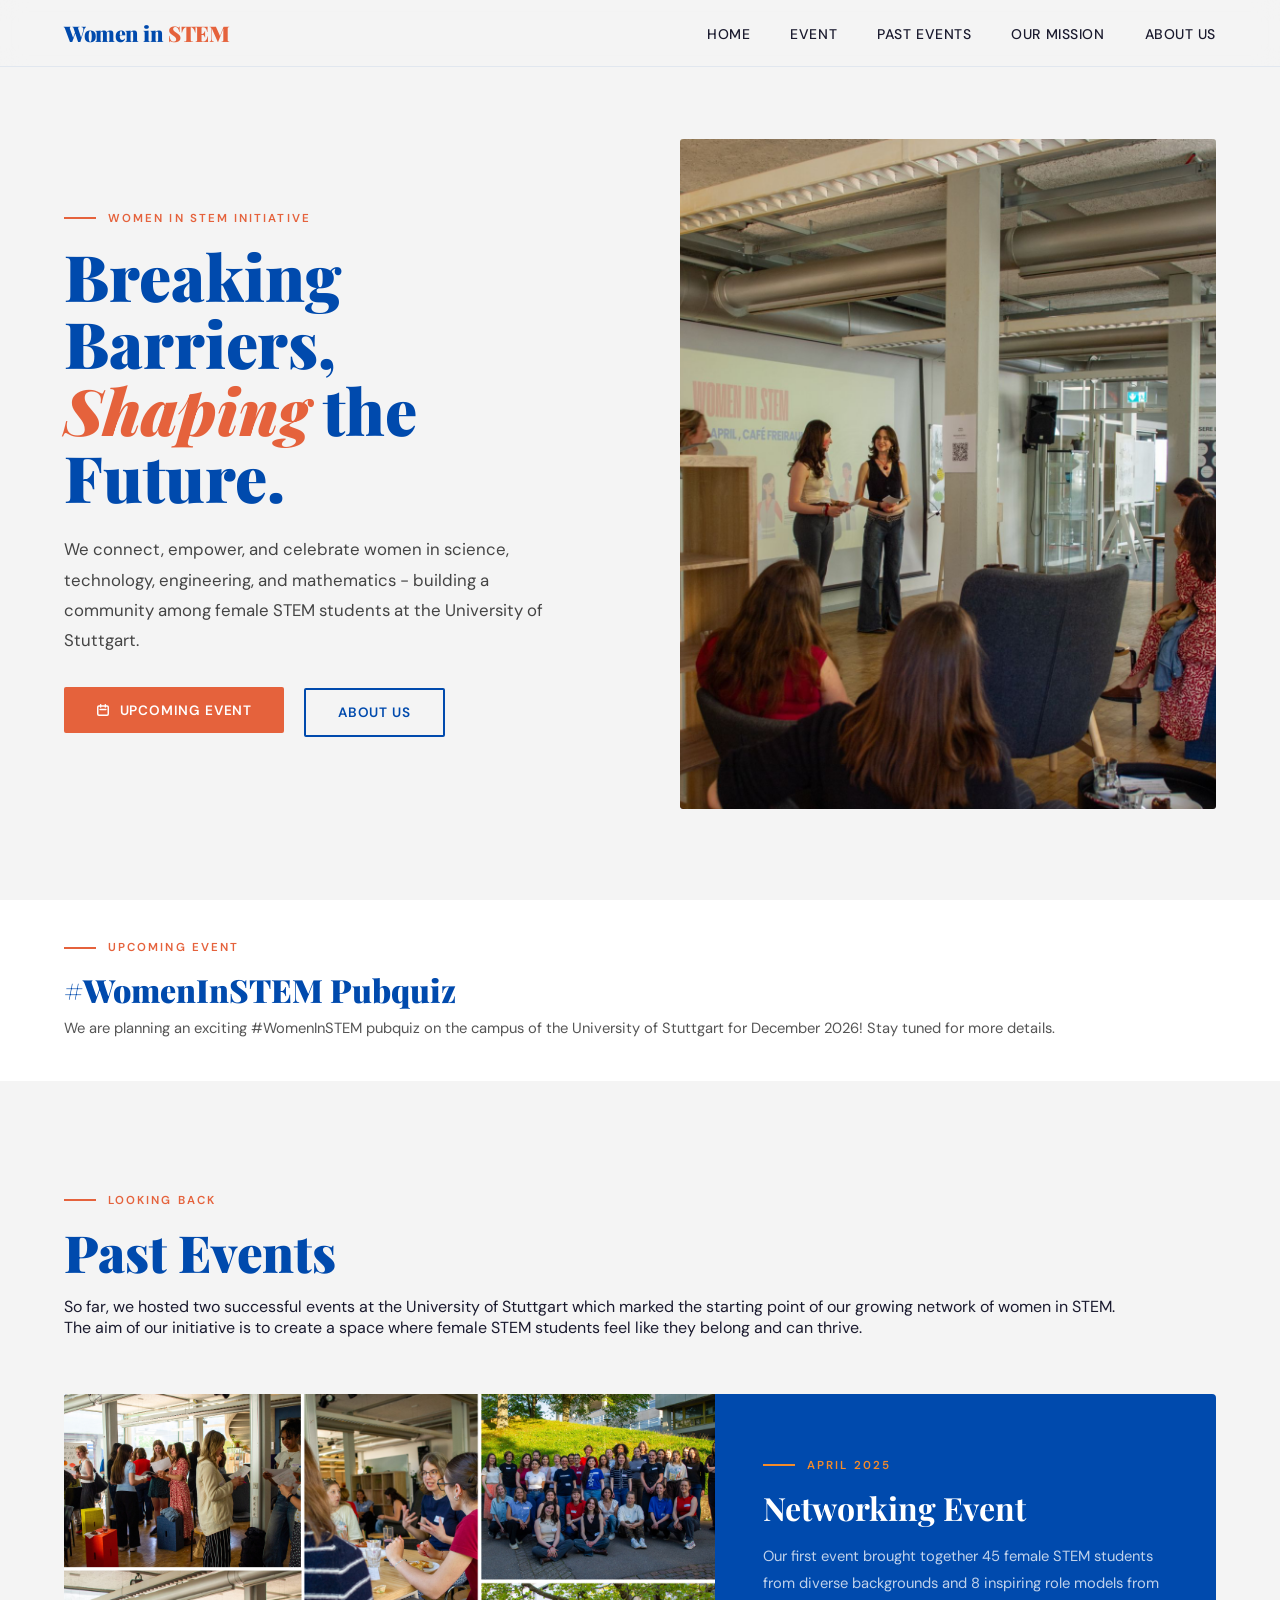
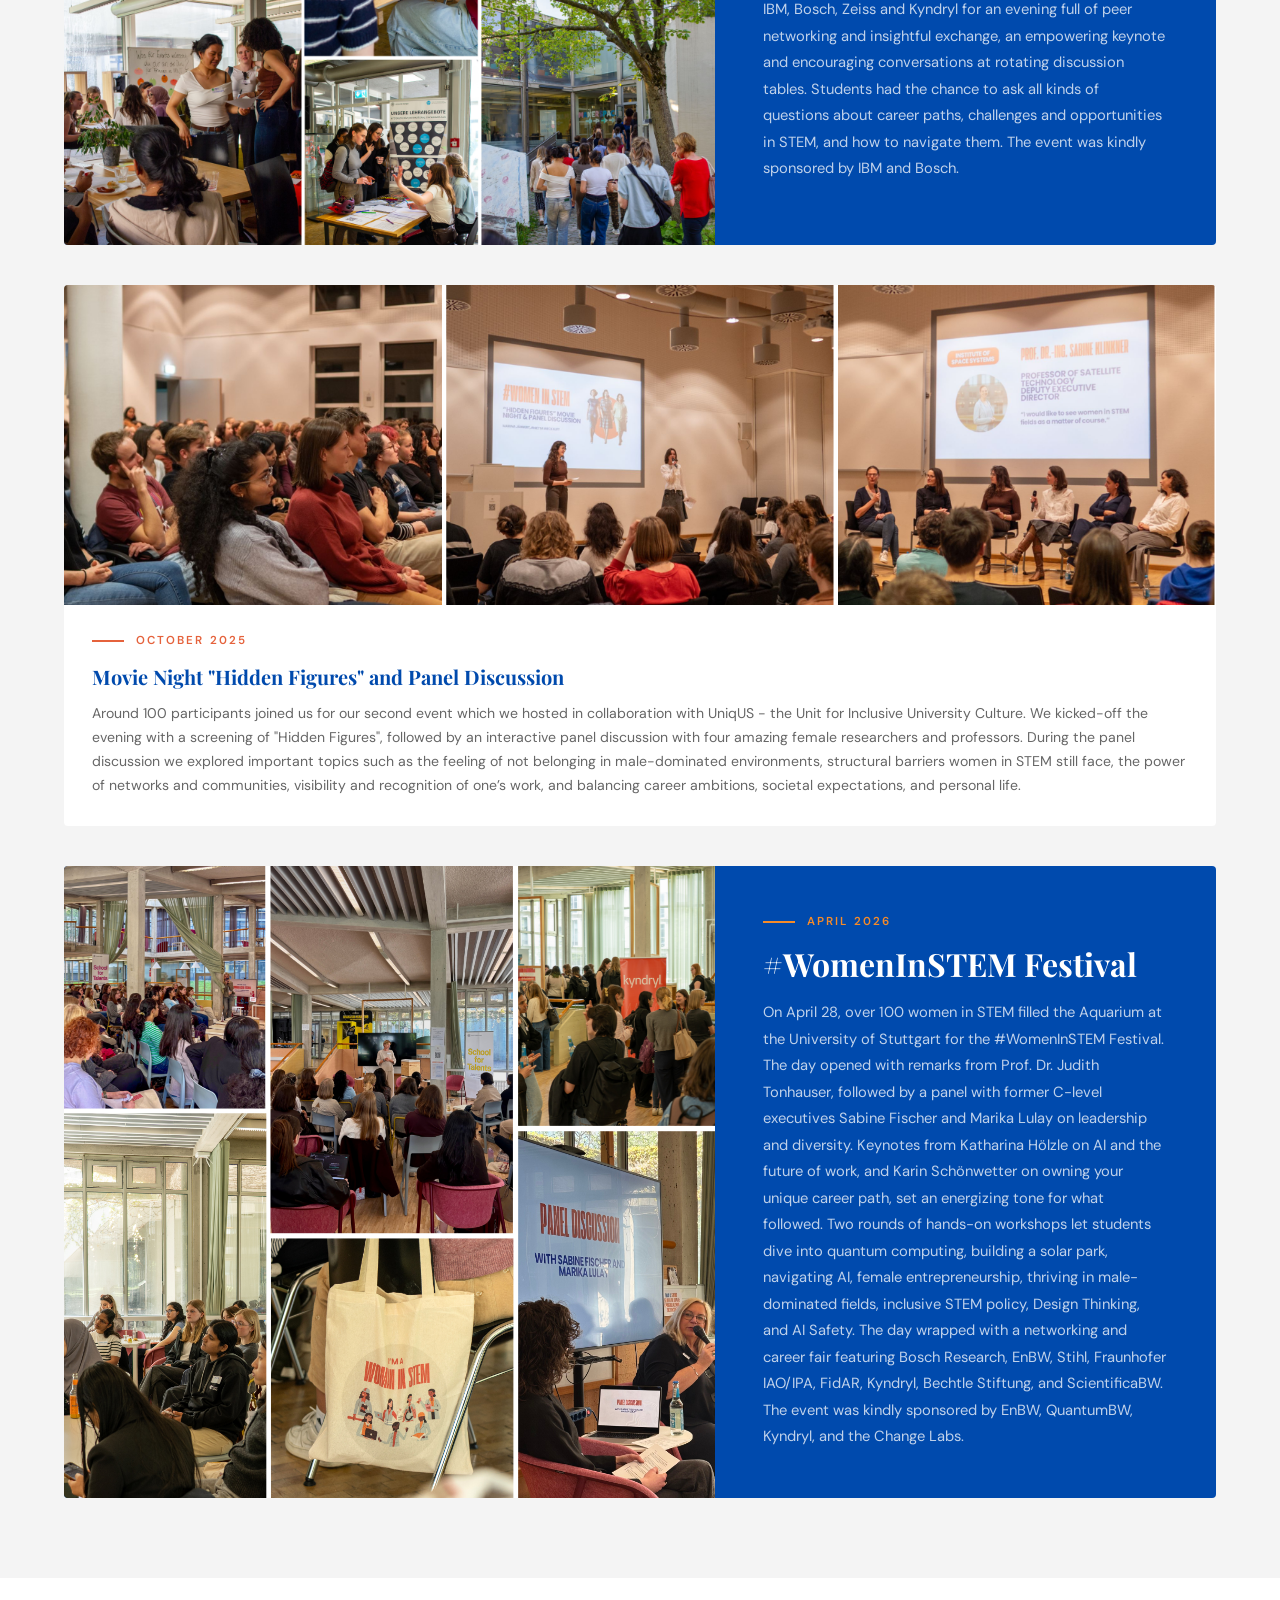
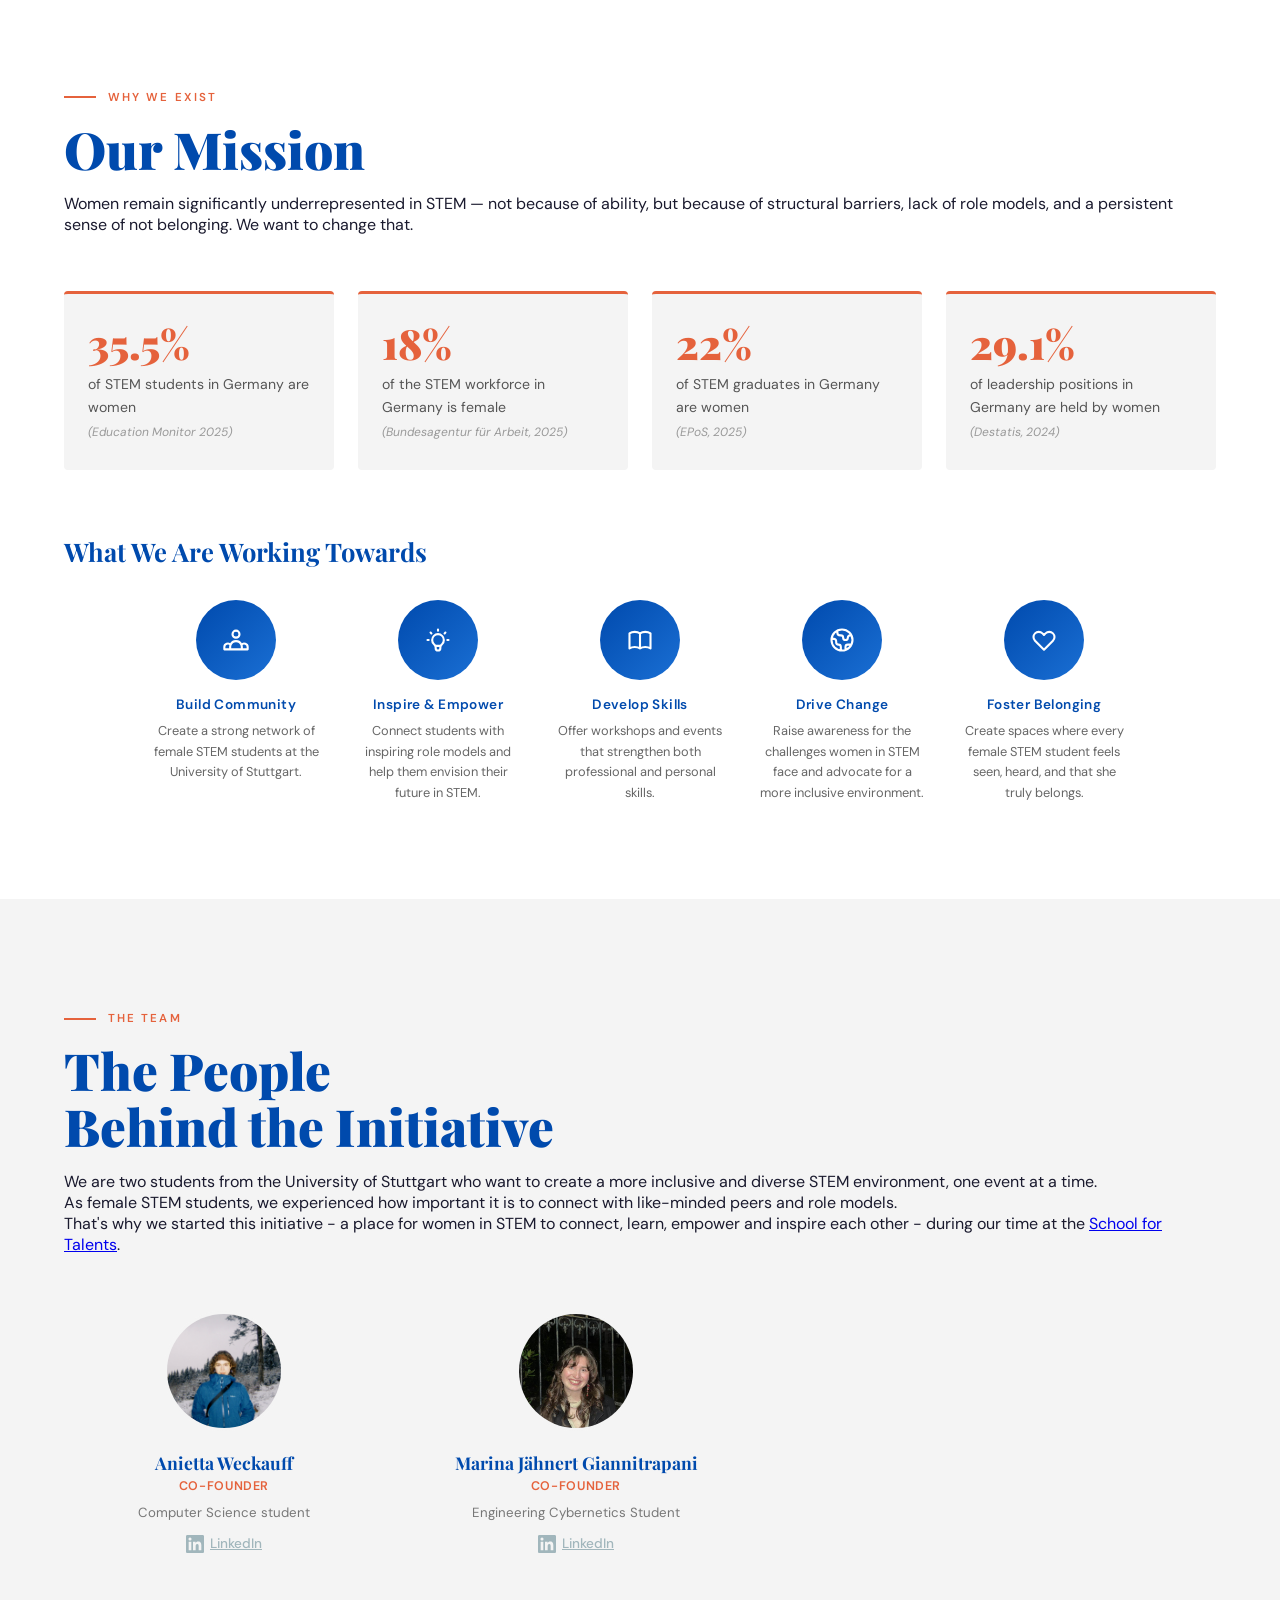
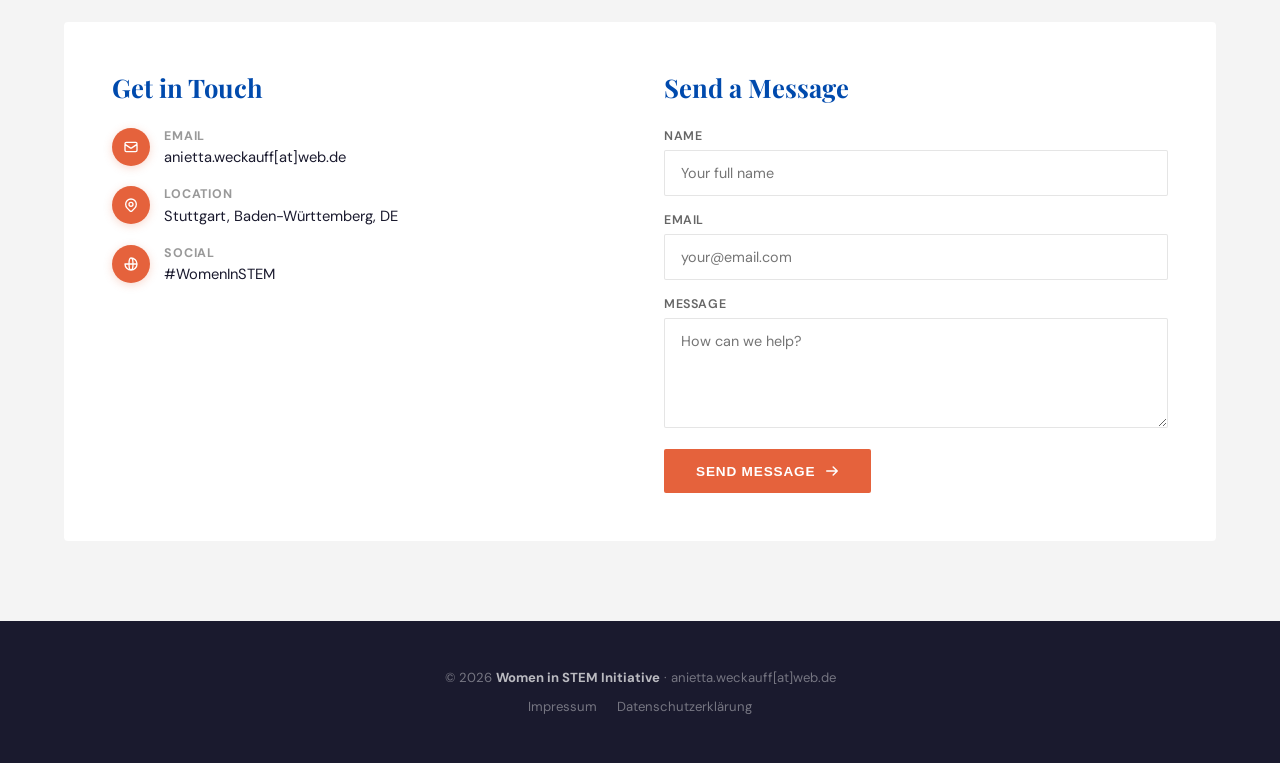
==== index.html @ a0124040 "little thing" ====
<!DOCTYPE html>
<html lang="en">
<head>
  <meta charset="UTF-8" />
  <meta name="viewport" content="width=device-width, initial-scale=1.0"/>
  <title>Women in STEM Initiative</title>
  <link href="https://fonts.googleapis.com/css2?family=Playfair+Display:ital,wght@0,400;0,700;0,900;1,400&family=DM+Sans:wght@300;400;500;600&display=swap" rel="stylesheet"/>
  <link rel="stylesheet" href="style.css"/>
  <link rel="icon" type="image/x-icon" href="/favicon.ico">
</head>
<body>

<!-- ─── NAV ─── -->
<nav id="navbar">
  <a class="nav-logo" href="#home">Women in <span>STEM</span></a>
  <ul class="nav-links">
    <li><a href="#home">Home</a></li>
    <li><a href="#event">Event</a></li>
    <li><a href="#past">Past Events</a></li>
    <li><a href="#mission">Our Mission</a></li>
    <li><a href="#about">About Us</a></li>
  </ul>
  <button class="hamburger" id="hamburger" aria-label="Menu">
    <span></span><span></span><span></span>
  </button>
</nav>

<!-- ─── MOBILE MENU ─── -->
<div class="mobile-menu" id="mobile-menu">
  <a href="#home" class="mobile-nav-link">Home</a>
  <a href="#event" class="mobile-nav-link">Event</a>
  <a href="#past" class="mobile-nav-link">Past Events</a>
  <a href="#mission" class="mobile-nav-link">Our Mission</a>
  <a href="#about" class="mobile-nav-link">About Us</a>
</div>

<!-- ─── HOME ─── -->
<section id="home">
  <div class="section-inner">
    <div class="home-grid">
      <div class="home-text fade-up">
        <div class="section-label">Women in STEM Initiative</div>
        <h1>Breaking Barriers,<br/><em>Shaping</em> the Future.</h1>
        <p>We connect, empower, and celebrate women in science, technology, engineering, and mathematics - building a community among female STEM students at the University of Stuttgart.</p>
        <div>
          <a href="#event" class="btn btn-primary">
            <svg width="14" height="14" fill="none" viewBox="0 0 24 24" stroke="currentColor" stroke-width="2.5"><path stroke-linecap="round" stroke-linejoin="round" d="M8 7V3m8 4V3m-9 8h10M5 21h14a2 2 0 002-2V7a2 2 0 00-2-2H5a2 2 0 00-2 2v12a2 2 0 002 2z"/></svg>
            Upcoming Event
          </a>
          <a href="#about" class="btn btn-outline">About Us</a>
        </div>
      </div>
      <div class="home-image fade-up" style="transition-delay: 0.2s">
        <div class="img-frame">
          <img src="pictures/women_In_STEM.png" alt="picture of first #WomenInSTEM event">
        </div>
       <!-- <div class="deco-box"></div>
        <div class="stat-pill">
          <div class="big">150+</div>
          <div class="small">event<br/>participants</div>
        </div>-->
      </div>
    </div>
  </div>
</section>

<section id="event">
  <div class="section-inner">
    <div class="event-header fade-up">
      <div class="section-label">Upcoming Event</div>
      <h2>#WomenInSTEM Pubquiz</h2>
      <p>We are planning an exciting #WomenInSTEM pubquiz on the campus of the University of Stuttgart for December 2026! Stay tuned for more details.</p>
    </div>
  </div>
</section>

<!-- ─── PAST EVENTS ─── -->
<section id="past">
  <div class="section-inner">
    <div class="past-header fade-up">
      <div class="section-label">Looking Back</div>
      <h2>Past Events</h2>
      <p>So far, we hosted two successful events at the University of Stuttgart which marked the starting point of our growing network of women in STEM.</p>
      <p>The aim of our initiative is to create a space where female STEM students feel like they belong and can thrive.</p>
    </div>

    <div class="past-events-grid">
      <!-- Event 1 — Featured -->
      <div class="featured-past fade-up">
        <div class="fp-image">
           <img src="pictures/event_1.png" alt="Event Name">
          <div class="card-img-placeholder c1" style="height:100%">Photo Placeholder</div>
        </div>
        <div class="fp-text">
          <div class="section-label">April 2025</div>
          <h3>Networking Event</h3>
          <p>Our first event brought together 45 female STEM students from diverse backgrounds and 8 inspiring role models from IBM, Bosch, Zeiss and Kyndryl for an evening full of peer networking and insightful exchange, an empowering keynote and encouraging conversations at rotating discussion tables.
            Students had the chance to ask all kinds of questions about career paths, challenges and opportunities in STEM, and how to navigate them. The event was kindly sponsored by IBM and Bosch.
          </p>
        </div>
      </div>

      <!-- Event 2 -->
      <div class="past-event-card fade-up" style="grid-column: 1 / -1">
        <div class="card-image">
          <img src="pictures/event_25.png" alt="Event Name">
        </div>
        <div class="card-body">
          <div class="section-label">October 2025</div>
          <h3>Movie Night "Hidden Figures" and Panel Discussion</h3>
          <p>Around 100 participants joined us for our second event which we hosted in collaboration with UniqUS - the Unit for Inclusive University Culture. We kicked-off the evening with a screening of "Hidden Figures", followed by an interactive panel discussion with four amazing female researchers and professors.
            During the panel discussion we explored important topics such as the feeling of not belonging in male-dominated environments, structural barriers women in STEM still face, the power of networks and communities, visibility and recognition of one’s work, and balancing career ambitions, societal expectations, and personal life.</p>
        </div>
      </div>

      <!-- Event 3 -->
      <div class="featured-past fade-up">
        <div class="fp-image">
           <img src="pictures/event_3.png" alt="Event Name">
          <div class="card-img-placeholder c1" style="height:100%">Photo Placeholder</div>
        </div>
        <div class="fp-text">
          <div class="section-label">April 2026</div>
          <h3>#WomenInSTEM Festival</h3>
          <p>On April 28, over 100 women in STEM filled the Aquarium at the University of Stuttgart for the #WomenInSTEM Festival.
            The day opened with remarks from Prof. Dr. Judith Tonhauser, followed by a panel with former C-level executives Sabine Fischer and Marika Lulay on leadership and diversity.
            Keynotes from Katharina Hölzle on AI and the future of work, and Karin Schönwetter on owning your unique career path, set an energizing tone for what followed.
            Two rounds of hands-on workshops let students dive into quantum computing, building a solar park, navigating AI, female entrepreneurship, thriving in male-dominated fields, inclusive STEM policy, Design Thinking, and AI Safety.
            The day wrapped with a networking and career fair featuring Bosch Research, EnBW, Stihl, Fraunhofer IAO/IPA, FidAR, Kyndryl, Bechtle Stiftung, and ScientificaBW.
            The event was kindly sponsored by EnBW, QuantumBW, Kyndryl, and the Change Labs.
          </p>
        </div>
      </div>


    </div>
  </div>
</section>

<!-- ─── MISSION ─── -->
<section id="mission">
  <div class="section-inner">

    <div class="past-header fade-up">
      <div class="section-label">Why We Exist</div>
      <h2>Our Mission</h2>
      <p>Women remain significantly underrepresented in STEM — not because of ability, but because of structural barriers, lack of role models, and a persistent sense of not belonging. We want to change that.</p>
    </div>

    <!-- Stats block -->
    <div class="mission-stats fade-up">
      <div class="mission-stat">
        <div class="mission-stat__num">35.5%</div>
        <div class="mission-stat__text">of STEM students in Germany are women <span class="mission-source">(Education Monitor 2025)</span></div>
      </div>
      <div class="mission-stat">
        <div class="mission-stat__num">18%</div>
        <div class="mission-stat__text">of the STEM workforce in Germany is female <span class="mission-source">(Bundesagentur für Arbeit, 2025)</span></div>
      </div>
      <div class="mission-stat">
        <div class="mission-stat__num">22%</div>
        <div class="mission-stat__text">of STEM graduates in Germany are women <span class="mission-source">(EPoS, 2025)</span></div>
      </div>
      <div class="mission-stat">
        <div class="mission-stat__num">29.1%</div>
        <div class="mission-stat__text">of leadership positions in Germany are held by women <span class="mission-source">(Destatis, 2024)</span></div>
      </div>
    </div>

    <!-- Goals -->
    <div class="mission-goals-header fade-up">
      <h3>What We Are Working Towards</h3>
    </div>

    <div class="mission-goals fade-up">

      <div class="goal-circle">
        <div class="goal-circle__icon">
          <svg fill="none" viewBox="0 0 24 24" stroke="currentColor" stroke-width="1.8" width="28" height="28"><path stroke-linecap="round" stroke-linejoin="round" d="M17 20h5v-2a3 3 0 00-5.356-1.857M17 20H7m10 0v-2c0-.656-.126-1.283-.356-1.857M7 20H2v-2a3 3 0 015.356-1.857M7 20v-2c0-.656.126-1.283.356-1.857m0 0a5.002 5.002 0 019.288 0M15 7a3 3 0 11-6 0 3 3 0 016 0z"/></svg>
        </div>
        <div class="goal-circle__label">Build Community</div>
        <p>Create a strong network of female STEM students at the University of Stuttgart.</p>
      </div>

      <div class="goal-circle">
        <div class="goal-circle__icon">
          <svg fill="none" viewBox="0 0 24 24" stroke="currentColor" stroke-width="1.8" width="28" height="28"><path stroke-linecap="round" stroke-linejoin="round" d="M9.663 17h4.673M12 3v1m6.364 1.636l-.707.707M21 12h-1M4 12H3m3.343-5.657l-.707-.707m2.828 9.9a5 5 0 117.072 0l-.548.547A3.374 3.374 0 0014 18.469V19a2 2 0 11-4 0v-.531c0-.895-.356-1.754-.988-2.386l-.548-.547z"/></svg>
        </div>
        <div class="goal-circle__label">Inspire & Empower</div>
        <p>Connect students with inspiring role models and help them envision their future in STEM.</p>
      </div>

      <div class="goal-circle">
        <div class="goal-circle__icon">
          <svg fill="none" viewBox="0 0 24 24" stroke="currentColor" stroke-width="1.8" width="28" height="28"><path stroke-linecap="round" stroke-linejoin="round" d="M12 6.253v13m0-13C10.832 5.477 9.246 5 7.5 5S4.168 5.477 3 6.253v13C4.168 18.477 5.754 18 7.5 18s3.332.477 4.5 1.253m0-13C13.168 5.477 14.754 5 16.5 5c1.747 0 3.332.477 4.5 1.253v13C19.832 18.477 18.247 18 16.5 18c-1.746 0-3.332.477-4.5 1.253"/></svg>
        </div>
        <div class="goal-circle__label">Develop Skills</div>
        <p>Offer workshops and events that strengthen both professional and personal skills.</p>
      </div>

      <div class="goal-circle">
        <div class="goal-circle__icon">
          <svg fill="none" viewBox="0 0 24 24" stroke="currentColor" stroke-width="1.8" width="28" height="28"><path stroke-linecap="round" stroke-linejoin="round" d="M3.055 11H5a2 2 0 012 2v1a2 2 0 002 2 2 2 0 012 2v2.945M8 3.935V5.5A2.5 2.5 0 0010.5 8h.5a2 2 0 012 2 2 2 0 104 0 2 2 0 012-2h1.064M15 20.488V18a2 2 0 012-2h3.064M21 12a9 9 0 11-18 0 9 9 0 0118 0z"/></svg>
        </div>
        <div class="goal-circle__label">Drive Change</div>
        <p>Raise awareness for the challenges women in STEM face and advocate for a more inclusive environment.</p>
      </div>

      <div class="goal-circle">
        <div class="goal-circle__icon">
          <svg fill="none" viewBox="0 0 24 24" stroke="currentColor" stroke-width="1.8" width="28" height="28"><path stroke-linecap="round" stroke-linejoin="round" d="M4.318 6.318a4.5 4.5 0 000 6.364L12 20.364l7.682-7.682a4.5 4.5 0 00-6.364-6.364L12 7.636l-1.318-1.318a4.5 4.5 0 00-6.364 0z"/></svg>
        </div>
        <div class="goal-circle__label">Foster Belonging</div>
        <p>Create spaces where every female STEM student feels seen, heard, and that she truly belongs.</p>
      </div>

    </div>
  </div>
</section>

<!-- ─── ABOUT ─── -->
<section id="about">
  <div class="section-inner">
    <div class="past-header fade-up">
      <div class="section-label">The Team</div>
      <h2>The People<br/>Behind the Initiative</h2>
      <p>We are two students from the University of Stuttgart who want to create a more inclusive and diverse STEM environment, one event at a time.</p>
      <p>As female STEM students, we experienced how important it is to connect with like-minded peers and role models.</p>
      <p>That's why we started this initiative - a place for women in STEM to connect, learn, empower and inspire each other - during our time at the <a href="https://www.project.uni-stuttgart.de/school-for-talents/de/" target="_blank"> School for Talents</a>.</p>
    </div>

    <div class="team-grid">
      <div class="team-card fade-up">
        <div class="avatar">
          <!-- Replace with: <img src="person1.jpg" alt="Your Name"> -->
           <img src="pictures/anietta.png" alt="Anietta">
        </div>
        <h3>Anietta Weckauff</h3>
        <div class="role">Co-Founder</div>
        <p class="bio">Computer Science student</p>
        <a href="https://www.linkedin.com/in/anietta-weckauff/" target="_blank" class="linkedin-link">
        <svg xmlns="http://www.w3.org/2000/svg" width="18" height="18" viewBox="0 0 24 24" fill="currentColor"><path d="M20.447 20.452h-3.554v-5.569c0-1.328-.027-3.037-1.852-3.037-1.853 0-2.136 1.445-2.136 2.939v5.667H9.351V9h3.414v1.561h.046c.477-.9 1.637-1.85 3.37-1.85 3.601 0 4.267 2.37 4.267 5.455v6.286zM5.337 7.433a2.062 2.062 0 01-2.063-2.065 2.064 2.064 0 112.063 2.065zm1.782 13.019H3.555V9h3.564v11.452zM22.225 0H1.771C.792 0 0 .774 0 1.729v20.542C0 23.227.792 24 1.771 24h20.451C23.2 24 24 23.227 24 22.271V1.729C24 .774 23.2 0 22.222 0h.003z"/></svg>
        LinkedIn
        </a>
      </div>

      <div class="team-card fade-up" style="transition-delay:0.1s">
        <div class="avatar">
           <img src="pictures/marina.png" alt="Marina">
        </div>
        <h3>Marina Jähnert Giannitrapani</h3>
        <div class="role">Co-Founder</div>
        <p class="bio">Engineering Cybernetics Student</p>
        <a href="https://www.linkedin.com/in/marinajaehnertg/" target="_blank" class="linkedin-link">
        <svg xmlns="http://www.w3.org/2000/svg" width="18" height="18" viewBox="0 0 24 24" fill="currentColor"><path d="M20.447 20.452h-3.554v-5.569c0-1.328-.027-3.037-1.852-3.037-1.853 0-2.136 1.445-2.136 2.939v5.667H9.351V9h3.414v1.561h.046c.477-.9 1.637-1.85 3.37-1.85 3.601 0 4.267 2.37 4.267 5.455v6.286zM5.337 7.433a2.062 2.062 0 01-2.063-2.065 2.064 2.064 0 112.063 2.065zm1.782 13.019H3.555V9h3.564v11.452zM22.225 0H1.771C.792 0 0 .774 0 1.729v20.542C0 23.227.792 24 1.771 24h20.451C23.2 24 24 23.227 24 22.271V1.729C24 .774 23.2 0 22.222 0h.003z"/></svg>
        LinkedIn
        </a>
      </div>
    </div>

    <div class="contact-block fade-up">
      <div class="contact-info">
        <h3>Get in Touch</h3>
        <div class="contact-item">
          <div class="contact-icon">
            <svg fill="none" viewBox="0 0 24 24" stroke="currentColor" stroke-width="2"><path stroke-linecap="round" stroke-linejoin="round" d="M3 8l7.89 5.26a2 2 0 002.22 0L21 8M5 19h14a2 2 0 002-2V7a2 2 0 00-2-2H5a2 2 0 00-2 2v10a2 2 0 002 2z"/></svg>
          </div>
          <div class="ci-text">
            <strong>Email</strong>
            <a href="anietta.weckauff@web.de">anietta.weckauff[at]web.de</a>
          </div>
        </div>
        <div class="contact-item">
          <div class="contact-icon">
            <svg fill="none" viewBox="0 0 24 24" stroke="currentColor" stroke-width="2"><path stroke-linecap="round" stroke-linejoin="round" d="M17.657 16.657L13.414 20.9a1.998 1.998 0 01-2.827 0l-4.244-4.243a8 8 0 1111.314 0z"/><path stroke-linecap="round" stroke-linejoin="round" d="M15 11a3 3 0 11-6 0 3 3 0 016 0z"/></svg>
          </div>
          <div class="ci-text">
            <strong>Location</strong>
            <span>Stuttgart, Baden-Württemberg, DE</span>
          </div>
        </div>
        <div class="contact-item">
          <div class="contact-icon">
            <svg fill="none" viewBox="0 0 24 24" stroke="currentColor" stroke-width="2"><path stroke-linecap="round" stroke-linejoin="round" d="M21 12a9 9 0 01-9 9m9-9a9 9 0 00-9-9m9 9H3m9 9a9 9 0 01-9-9m9 9c1.657 0 3-4.03 3-9s-1.343-9-3-9m0 18c-1.657 0-3-4.03-3-9s1.343-9 3-9"/></svg>
          </div>
          <div class="ci-text">
            <strong>Social</strong>
            <a href="#">#WomenInSTEM</a>
          </div>
        </div>
      </div>
      <div class="contact-form">
        <h3>Send a Message</h3>
        <form id="contact-form" action="https://formspree.io/f/mbdzjzpp" method="POST">
            <div class="form-row">
            <label>Name</label>
            <input type="text" name="name" placeholder="Your full name"/>
            </div>
            <div class="form-row">
            <label>Email</label>
            <input type="email" name="email" placeholder="your@email.com"/>
            </div>
            <div class="form-row">
            <label>Message</label>
            <textarea name="message" placeholder="How can we help?"></textarea>
            </div>
            <button type="submit" class="btn btn-primary">
            Send Message
            <svg width="14" height="14" fill="none" viewBox="0 0 24 24" stroke="currentColor" stroke-width="2.5"><path stroke-linecap="round" stroke-linejoin="round" d="M14 5l7 7m0 0l-7 7m7-7H3"/></svg>
            </button>
        </form>
        </div>
      </div>
    </div>
  </div>
</section>

<!-- ─── FOOTER ─── -->
<footer>
  <p>© 2026 <strong>Women in STEM Initiative</strong> · <a href="mailto:anietta.weckauff@web.de">anietta.weckauff[at]web.de</a></p>
  <div class="footer-links">
    <a href="impressum.html">Impressum</a>
    <a href="datenschutz.html">Datenschutzerklärung</a>
  </div>
</footer>

<script src="script.js"></script>
</body>
</html>
---- style.css ----
:root {
  --coral:   #E5623C;
  --blue:    #004AAD;
  --slate:   #A1B6BC;
  --light:   #F4F4F4;
  --amber:   #F58B29;
  --dark:    #1a1a2e;
  --white:   #ffffff;
}

*, *::before, *::after { box-sizing: border-box; margin: 0; padding: 0; }

html { scroll-behavior: smooth; font-size: 16px; }

body {
  font-family: 'DM Sans', sans-serif;
  background: var(--light);
  color: var(--dark);
  overflow-x: hidden;
}

/* ─── SCROLLBAR ─── */
::-webkit-scrollbar { width: 6px; }
::-webkit-scrollbar-track { background: var(--light); }
::-webkit-scrollbar-thumb { background: var(--coral); border-radius: 3px; }

/* ─── NAV ─── */
nav {
  position: fixed; top: 0; left: 0; right: 0; z-index: 1000;
  display: flex; align-items: center; justify-content: space-between;
  padding: 1.2rem 4rem;
  background: rgba(244,244,244,0.92);
  backdrop-filter: blur(12px);
  border-bottom: 1px solid rgba(0,74,173,0.08);
  transition: box-shadow 0.3s;
}
nav.scrolled { box-shadow: 0 2px 30px rgba(0,0,0,0.08); }

.nav-logo {
  font-family: 'Playfair Display', serif;
  font-size: 1.35rem;
  font-weight: 900;
  color: var(--blue);
  letter-spacing: -0.02em;
  text-decoration: none;
}
.nav-logo span { color: var(--coral); }

.nav-links {
  display: flex; gap: 2.5rem; list-style: none;
}
.nav-links a {
  text-decoration: none;
  font-size: 0.875rem;
  font-weight: 500;
  color: var(--dark);
  letter-spacing: 0.04em;
  text-transform: uppercase;
  position: relative;
  padding-bottom: 4px;
  transition: color 0.2s;
}
.nav-links a::after {
  content: '';
  position: absolute; bottom: 0; left: 0;
  width: 0; height: 2px;
  background: var(--coral);
  transition: width 0.3s ease;
}
.nav-links a:hover { color: var(--coral); }
.nav-links a:hover::after { width: 100%; }

/* ─── HAMBURGER ─── */
.hamburger {
  display: none;
  flex-direction: column;
  gap: 5px;
  cursor: pointer;
  padding: 4px;
  z-index: 1100;
  background: none; border: none;
}
.hamburger span {
  display: block;
  width: 26px; height: 2px;
  background: var(--blue);
  transition: all 0.35s cubic-bezier(.4,0,.2,1);
  transform-origin: center;
}
.hamburger.open span:nth-child(1) { transform: translateY(7px) rotate(45deg); }
.hamburger.open span:nth-child(2) { opacity: 0; transform: scaleX(0); }
.hamburger.open span:nth-child(3) { transform: translateY(-7px) rotate(-45deg); }

.mobile-menu {
  display: none;
  position: fixed; inset: 0; z-index: 999;
  background: var(--blue);
  flex-direction: column;
  align-items: center; justify-content: center;
  gap: 2.5rem;
  opacity: 0;
  transform: translateY(-100%);
  transition: opacity 0.4s ease, transform 0.4s cubic-bezier(.4,0,.2,1);
}
.mobile-menu.open {
  display: flex;
  opacity: 1;
  transform: translateY(0);
}
.mobile-menu a {
  font-family: 'Playfair Display', serif;
  font-size: 2.2rem;
  font-weight: 700;
  color: var(--white);
  text-decoration: none;
  transition: color 0.2s;
}
.mobile-menu a:hover { color: var(--amber); }

/* ─── SECTIONS ─── */
section {
  min-height: 100vh;
  display: flex;
  align-items: center;
  padding: 7rem 4rem 5rem;
}
section:nth-child(even) { background: var(--white); }

/* explicit backgrounds — ensures correct pattern regardless of section count */
#home    { background: var(--light); }
#event   { background: var(--white); }
#past    { background: var(--light); }
#mission { background: var(--white); }
#about   { background: var(--light); }

/* explicit section backgrounds to ensure correct alternating pattern */

.section-inner {
  max-width: 1200px;
  margin: 0 auto;
  width: 100%;
}

/* ─── SECTION LABEL ─── */
.section-label {
  font-size: 0.72rem;
  font-weight: 600;
  letter-spacing: 0.18em;
  text-transform: uppercase;
  color: var(--coral);
  margin-bottom: 1rem;
  display: flex; align-items: center; gap: 0.75rem;
}
.section-label::before {
  content: '';
  display: block;
  width: 32px; height: 2px;
  background: var(--coral);
}

/* ─── HOME ─── */
#home {
  background: var(--light);
  padding-top: 8rem;
  min-height: 100vh;
}
.home-grid {
  display: grid;
  grid-template-columns: 1fr 1fr;
  gap: 5rem;
  align-items: center;
}
.home-text h1 {
  font-family: 'Playfair Display', serif;
  font-size: clamp(2.8rem, 5vw, 4.8rem);
  line-height: 1.05;
  font-weight: 900;
  color: var(--blue);
  margin-bottom: 1.5rem;
}
.home-text h1 em {
  font-style: italic;
  color: var(--coral);
}
.home-text p {
  font-size: 1.05rem;
  line-height: 1.8;
  color: #444;
  margin-bottom: 2rem;
  max-width: 480px;
}
.btn {
  display: inline-flex;
  align-items: center;
  gap: 0.6rem;
  padding: 0.9rem 2rem;
  border-radius: 2px;
  font-size: 0.85rem;
  font-weight: 600;
  letter-spacing: 0.06em;
  text-transform: uppercase;
  text-decoration: none;
  transition: all 0.25s;
  cursor: pointer;
  border: none;
}
.btn-primary {
  background: var(--coral);
  color: var(--white);
}
.btn-primary:hover { background: #d04f2c; transform: translateY(-2px); box-shadow: 0 8px 24px rgba(229,98,60,0.3); }
.btn-outline {
  background: transparent;
  color: var(--blue);
  border: 2px solid var(--blue);
  margin-left: 1rem;
}
.btn-outline:hover { background: var(--blue); color: white; transform: translateY(-2px); }

.home-image {
  position: relative;
}
.home-image .img-frame {
  position: relative;
  border-radius: 3px;
  overflow: hidden;
  aspect-ratio: 4/5;
  background: var(--slate);
}
.home-image .img-frame img {
  width: 100%; height: 100%;
  object-fit: cover;
  display: block;
}
.home-image .img-placeholder {
  width: 100%; height: 100%;
  background: linear-gradient(135deg, var(--blue) 0%, var(--slate) 60%, var(--coral) 100%);
  display: flex; align-items: center; justify-content: center;
  color: white;
  font-family: 'Playfair Display', serif;
  font-size: 1.2rem;
  font-style: italic;
}
.home-image .deco-box {
  position: absolute;
  bottom: -20px; right: -20px;
  width: 60%; height: 60%;
  border: 2px solid var(--amber);
  z-index: -1;
  border-radius: 3px;
}
.home-image .stat-pill {
  position: absolute;
  top: 1.5rem; left: -1.5rem;
  background: var(--white);
  padding: 0.8rem 1.2rem;
  border-radius: 50px;
  box-shadow: 0 8px 32px rgba(0,0,0,0.12);
  display: flex; align-items: center; gap: 0.75rem;
}
.stat-pill .big { font-size: 1.6rem; font-weight: 700; color: var(--coral); font-family: 'Playfair Display', serif; }
.stat-pill .small { font-size: 0.72rem; color: #666; line-height: 1.3; }

/* ─── STATS BAR ─── */
.stats-bar {
  background: var(--blue);
  padding: 2.5rem 4rem;
  min-height: unset;
}
.stats-bar .section-inner {
  display: grid;
  grid-template-columns: repeat(3, 1fr);
  gap: 2rem;
  text-align: center;
}
.stat-item .num {
  font-family: 'Playfair Display', serif;
  font-size: 3rem;
  font-weight: 900;
  color: var(--amber);
}
.stat-item .label {
  font-size: 0.82rem;
  color: rgba(255,255,255,0.7);
  letter-spacing: 0.06em;
  text-transform: uppercase;
  margin-top: 0.25rem;
}

/* ─── EVENT ─── */
#event {
  background: var(--white);
  min-height: auto;
  padding: 2.5rem 4rem;
  align-items: flex-start;
}
.event-header { margin-bottom: 0; }
.event-header h2 {
  font-family: 'Playfair Display', serif;
  font-size: clamp(1.4rem, 2.5vw, 2rem);
  font-weight: 900;
  color: var(--blue);
  line-height: 1.2;
  margin-bottom: 0.5rem;
}
.event-header p {
  font-size: 0.92rem;
  color: #555;
  line-height: 1.6;
  margin: 0;
}

.event-meta {
  display: flex; gap: 1.5rem; flex-wrap: wrap; margin-bottom: 3rem;
}
.meta-chip {
  display: flex; align-items: center; gap: 0.5rem;
  background: var(--light);
  padding: 0.6rem 1.2rem;
  border-radius: 50px;
  font-size: 0.85rem;
  font-weight: 500;
  color: var(--blue);
  border: 1px solid rgba(0,74,173,0.12);
}
.meta-chip svg { width: 15px; height: 15px; color: var(--coral); }

.timetable {
  display: grid;
  gap: 0;
  margin-bottom: 3.5rem;
}
.timetable-item {
  display: grid;
  grid-template-columns: 110px 1fr;
  gap: 0;
  padding: 0;
  position: relative;
}
.timetable-item:not(:last-child)::after {
  content: '';
  position: absolute;
  left: 110px;
  bottom: 0;
  right: 0;
  height: 1px;
  background: rgba(0,0,0,0.06);
}
.t-time {
  padding: 1.2rem 1.5rem 1.2rem 0;
  font-size: 0.82rem;
  font-weight: 600;
  color: var(--coral);
  letter-spacing: 0.04em;
  white-space: nowrap;
  border-right: 2px solid var(--light);
}
.t-content {
  padding: 1.2rem 0 1.2rem 1.5rem;
}
.t-content strong {
  display: block;
  font-size: 0.95rem;
  font-weight: 600;
  color: var(--dark);
  margin-bottom: 0.2rem;
}
.t-content span { font-size: 0.82rem; color: #777; }
.t-tag {
  display: inline-block;
  padding: 0.2rem 0.6rem;
  border-radius: 3px;
  font-size: 0.7rem;
  font-weight: 600;
  letter-spacing: 0.06em;
  text-transform: uppercase;
  margin-left: 0.5rem;
}
.t-tag.keynote { background: rgba(229,98,60,0.12); color: var(--coral); }
.t-tag.workshop { background: rgba(0,74,173,0.1); color: var(--blue); }
.t-tag.panel { background: rgba(245,139,41,0.12); color: var(--amber); }
.t-tag.social { background: rgba(161,182,188,0.25); color: #5a7a82; }

.partners-section h3 {
  font-family: 'Playfair Display', serif;
  font-size: 1.5rem;
  color: var(--blue);
  margin-bottom: 1.5rem;
}
.partners-grid {
  display: grid;
  grid-template-columns: repeat(auto-fill, minmax(150px, 1fr));
  gap: 1rem;
}
.partner-card {
  background: var(--light);
  border: 1px solid rgba(0,0,0,0.06);
  border-radius: 4px;
  padding: 1.5rem 1rem;
  display: flex; align-items: center; justify-content: center;
  font-weight: 600;
  font-size: 0.85rem;
  color: var(--blue);
  text-align: center;
  min-height: 80px;
  transition: border-color 0.2s, box-shadow 0.2s;
}
.partner-card:hover {
  border-color: var(--coral);
  box-shadow: 0 4px 16px rgba(229,98,60,0.1);
}

/* ─── PAST EVENTS ─── */
#past { background: var(--light); }
.past-header { margin-bottom: 3.5rem; }
.past-header h2 {
  font-family: 'Playfair Display', serif;
  font-size: clamp(2rem, 4vw, 3.5rem);
  font-weight: 900;
  color: var(--blue);
  line-height: 1.1;
  margin-bottom: 1rem;
}

.past-events-grid {
  display: grid;
  grid-template-columns: 1fr 1fr;
  gap: 2.5rem;
}
.past-event-card {
  background: var(--white);
  border-radius: 4px;
  overflow: hidden;
  transition: transform 0.3s, box-shadow 0.3s;
}
.past-event-card:hover { transform: translateY(-6px); box-shadow: 0 20px 50px rgba(0,0,0,0.1); }
.past-event-card .card-image {
  height: 220px;
  position: relative;
  overflow: hidden;
}
/* Full-width card gets a taller image */
.past-event-card[style*="grid-column"] .card-image {
  height: 320px;
}

@media (max-width: 900px) {
  .past-event-card .card-image {
    height: auto;
    aspect-ratio: 16/9;
  }
  .past-event-card .card-image img {
    object-fit: contain;
    object-position: center;
  }
}
.past-event-card .card-image img {
  width: 100%; height: 100%;
  object-fit: cover;
  object-position: center;
  display: block;
  transition: transform 0.5s;
}
.past-event-card:hover .card-image img { transform: scale(1.04); }
.card-img-placeholder {
  width: 100%; height: 100%;
  display: flex; align-items: center; justify-content: center;
  font-size: 0.85rem;
  font-style: italic;
  color: white;
}
.card-img-placeholder.c1 { background: linear-gradient(135deg, var(--blue), var(--slate)); }
.card-img-placeholder.c2 { background: linear-gradient(135deg, var(--coral), var(--amber)); }
.card-badge {
  position: absolute; top: 1rem; left: 1rem;
  background: var(--white);
  padding: 0.3rem 0.7rem;
  border-radius: 2px;
  font-size: 0.72rem;
  font-weight: 600;
  color: var(--coral);
  letter-spacing: 0.06em;
  text-transform: uppercase;
}
.card-body { padding: 1.75rem; }
.card-body .date {
  font-size: 0.78rem;
  font-weight: 600;
  color: var(--amber);
  letter-spacing: 0.06em;
  text-transform: uppercase;
  margin-bottom: 0.5rem;
}
.card-body h3 {
  font-family: 'Playfair Display', serif;
  font-size: 1.25rem;
  color: var(--blue);
  margin-bottom: 0.75rem;
  line-height: 1.3;
}
.card-body p { font-size: 0.88rem; line-height: 1.7; color: #666; }

.featured-past {
  grid-column: 1 / -1;
  display: grid;
  grid-template-columns: 1.3fr 1fr;
  gap: 0;
  background: var(--blue);
  border-radius: 4px;
  overflow: hidden;
}
.featured-past .fp-image {
  min-height: 320px;
  overflow: hidden;
}
.featured-past .fp-image img {
  width: 100%; height: 100%;
  object-fit: cover;
  object-position: center;
  display: block;
}
.featured-past .fp-image .card-img-placeholder {
  height: 100%;
}
.featured-past .fp-text {
  padding: 3rem;
  display: flex; flex-direction: column; justify-content: center;
}
.featured-past .fp-text .section-label { color: var(--amber); }
.featured-past .fp-text .section-label::before { background: var(--amber); }
.featured-past .fp-text h3 {
  font-family: 'Playfair Display', serif;
  font-size: 2rem;
  color: white;
  margin-bottom: 1rem;
  line-height: 1.2;
}
.featured-past .fp-text p { color: rgba(255,255,255,0.75); font-size: 0.92rem; line-height: 1.8; }

/* ─── ABOUT ─── */
#about { background: var(--light); }
.about-header { margin-bottom: 3.5rem; }
.about-header h2 {
  font-family: 'Playfair Display', serif;
  font-size: clamp(2rem, 4vw, 3.5rem);
  font-weight: 900;
  color: var(--blue);
  line-height: 1.1;
  margin-bottom: 1rem;
}
.about-header p { font-size: 1rem; color: #555; max-width: 650px; line-height: 1.8; }

.team-grid {
  display: grid;
  grid-template-columns: repeat(2, minmax(240px, 320px));
  gap: 2rem;
  margin-bottom: 4rem;
}
.team-card {
  text-align: center;
}
.team-card .avatar {
  width: 120px; height: 120px;
  border-radius: 50%;
  margin: 0 auto 1.25rem;
  overflow: hidden;
  border: 3px solid var(--light);
  position: relative;
  transition: border-color 0.2s;
}
.team-card:hover .avatar { border-color: var(--coral); }
.team-card .avatar img {
  width: 100%; height: 100%;
  object-fit: cover;
  object-position: center top;
  display: block;
}
.avatar-placeholder {
  width: 100%; height: 100%;
  display: flex; align-items: center; justify-content: center;
  font-family: 'Playfair Display', serif;
  font-size: 1.8rem;
  font-weight: 700;
  color: white;
}
.avatar-placeholder.a1 { background: linear-gradient(135deg, var(--blue), var(--slate)); }
.avatar-placeholder.a2 { background: linear-gradient(135deg, var(--coral), var(--amber)); }
.team-card h3 {
  font-family: 'Playfair Display', serif;
  font-size: 1.1rem;
  color: var(--blue);
  margin-bottom: 0.25rem;
}
.team-card .role {
  font-size: 0.78rem;
  color: var(--coral);
  font-weight: 600;
  letter-spacing: 0.05em;
  text-transform: uppercase;
  margin-bottom: 0.5rem;
}
.team-card .bio { font-size: 0.83rem; color: #777; line-height: 1.6; }

/* ─── CONTACT ─── */
.contact-block {
  background: var(--white);
  border-radius: 4px;
  padding: 3rem;
  display: grid;
  grid-template-columns: 1fr 1fr;
  gap: 3rem;
  align-items: start;
}
.contact-info h3 {
  font-family: 'Playfair Display', serif;
  font-size: 1.6rem;
  color: var(--blue);
  margin-bottom: 1.5rem;
}
.contact-item {
  display: flex; align-items: flex-start; gap: 0.9rem;
  margin-bottom: 1.2rem;
}
.contact-icon {
  width: 38px; height: 38px;
  background: var(--coral);
  border-radius: 50%;
  display: flex; align-items: center; justify-content: center;
  flex-shrink: 0;
  box-shadow: 0 2px 8px rgba(229,98,60,0.25);
}
.contact-icon svg { width: 16px; height: 16px; color: white; }
.contact-item .ci-text strong { display: block; font-size: 0.78rem; color: #999; letter-spacing: 0.06em; text-transform: uppercase; margin-bottom: 0.15rem; }
.contact-item .ci-text a, .contact-item .ci-text span { font-size: 0.92rem; color: var(--dark); text-decoration: none; }
.contact-item .ci-text a:hover { color: var(--coral); }

.contact-form h3 {
  font-family: 'Playfair Display', serif;
  font-size: 1.6rem;
  color: var(--blue);
  margin-bottom: 1.5rem;
}
.form-row { margin-bottom: 1rem; }
.form-row label { display: block; font-size: 0.78rem; font-weight: 600; color: #666; letter-spacing: 0.05em; text-transform: uppercase; margin-bottom: 0.4rem; }
.form-row input, .form-row textarea {
  width: 100%;
  padding: 0.8rem 1rem;
  border: 1.5px solid rgba(0,0,0,0.1);
  border-radius: 2px;
  font-family: 'DM Sans', sans-serif;
  font-size: 0.9rem;
  color: var(--dark);
  background: var(--white);
  transition: border-color 0.2s;
  outline: none;
}
.form-row input:focus, .form-row textarea:focus { border-color: var(--blue); }
.form-row textarea { height: 110px; resize: vertical; }

/* ─── MISSION ─── */

.mission-stats {
  display: grid;
  grid-template-columns: repeat(4, 1fr);
  gap: 1.5rem;
  margin: 2.5rem 0 4rem;
}

.mission-stat {
  background: var(--light);
  border-radius: 4px;
  padding: 1.75rem 1.5rem;
  border-top: 3px solid var(--coral);
}

.mission-stat__num {
  font-family: 'Playfair Display', serif;
  font-size: 2.6rem;
  font-weight: 900;
  color: var(--coral);
  line-height: 1;
  margin-bottom: 0.6rem;
}

.mission-stat__text {
  font-size: 0.88rem;
  line-height: 1.6;
  color: #555;
}

.mission-source {
  display: block;
  font-size: 0.75rem;
  color: #999;
  margin-top: 0.3rem;
  font-style: italic;
}

.mission-goals-header {
  margin-bottom: 2rem;
}

.mission-goals-header h3 {
  font-family: 'Playfair Display', serif;
  font-size: 1.6rem;
  font-weight: 700;
  color: var(--blue);
}

.mission-goals {
  display: flex;
  flex-wrap: wrap;
  gap: 2rem;
  justify-content: center;
  margin-bottom: 1rem;
}

.goal-circle {
  display: flex;
  flex-direction: column;
  align-items: center;
  text-align: center;
  width: 170px;
}

.goal-circle__icon {
  width: 80px;
  height: 80px;
  border-radius: 50%;
  background: linear-gradient(135deg, var(--blue), #1a6fd4);
  display: flex;
  align-items: center;
  justify-content: center;
  margin-bottom: 1rem;
  color: white;
  flex-shrink: 0;
  transition: transform 0.25s, box-shadow 0.25s;
}

.goal-circle:hover .goal-circle__icon {
  transform: translateY(-4px);
  box-shadow: 0 10px 28px rgba(0,74,173,0.25);
}

.goal-circle__label {
  font-size: 0.85rem;
  font-weight: 600;
  color: var(--blue);
  letter-spacing: 0.03em;
  margin-bottom: 0.5rem;
}

.goal-circle p {
  font-size: 0.8rem;
  line-height: 1.6;
  color: #666;
}

.track-card {
  background: rgba(161, 182, 188, 0.15);
  border: 1.5px solid #A1B6BC;
  border-radius: 12px;
  padding: 12px 14px;
  display: flex;
  flex-direction: column;
  gap: 6px;
}

.track-card.track-tba {
  background: rgba(161, 182, 188, 0.06);
  border: 1.5px solid rgba(161, 182, 188, 0.35);
  opacity: 0.6;
  font-style: italic;
}

.track-label {
  font-size: 0.7rem;
  font-weight: 700;
  text-transform: uppercase;
  letter-spacing: 0.08em;
  color: #A1B6BC;
}

.track-title {
  font-size: 0.88rem;
  font-weight: 600;
  line-height: 1.35;
}

.track-speaker {
  display: flex;
  align-items: center;
  gap: 6px;
  font-size: 0.8rem;
  margin-top: 4px;
  color: rgba(255,255,255,0.7);
}

.linkedin-link {
  color: #A1B6BC;
  transition: opacity 0.2s;
}

.linkedin-link:hover {
  opacity: 0.75;
}

/* Speaker cards: icon-only link pushed to the right */
.track-speaker .linkedin-link {
  display: flex;
  align-items: center;
  margin-left: auto;
}

/* Team cards: icon + "LinkedIn" text, centered below the card */
.team-card .linkedin-link {
  display: inline-flex;
  align-items: center;
  gap: 6px;
  margin-top: 12px;
  font-size: 0.85rem;
  font-weight: 500;
}

.track-grid {
  display: grid;
  grid-template-columns: repeat(auto-fit, minmax(180px, 1fr));
  gap: 12px;
  margin-top: 12px;
}



@media (max-width: 900px) {
  .mission-stats { grid-template-columns: 1fr 1fr; }
  .mission-goals { gap: 1.5rem; }
  .goal-circle { width: 140px; }
}

@media (max-width: 600px) {
  .mission-stats { grid-template-columns: 1fr; }
  .mission-goals { gap: 1.2rem; }
  .goal-circle { width: 130px; }
  .goal-circle__icon { width: 68px; height: 68px; }
}

/* ─── FOOTER ─── */
footer {
  background: var(--dark);
  padding: 3rem 4rem;
  text-align: center;
  color: rgba(255,255,255,0.4);
  font-size: 0.82rem;
}
footer strong { color: rgba(255,255,255,0.7); }
footer a {
  color: rgba(255,255,255,0.4);
  text-decoration: none;
  transition: color 0.2s;
}
footer a:hover { color: rgba(255,255,255,0.7); }
.footer-links {
  margin-top: 0.75rem;
  display: flex;
  justify-content: center;
  gap: 0.5rem 1.25rem;
  flex-wrap: wrap;
}

/* ─── LEGAL PAGES ─── */
.legal-page {
  min-height: auto;
  padding: 8rem 4rem 4rem;
  align-items: flex-start;
  background: var(--light);
}
.legal-content {
  max-width: 720px;
}
.legal-content h1 {
  font-family: 'Playfair Display', serif;
  font-size: clamp(1.75rem, 3vw, 2.5rem);
  font-weight: 900;
  color: var(--blue);
  margin-bottom: 2rem;
}
.legal-content h2 {
  font-family: 'Playfair Display', serif;
  font-size: 1.15rem;
  font-weight: 700;
  color: var(--blue);
  margin: 2rem 0 0.75rem;
}
.legal-content p,
.legal-content li {
  font-size: 0.92rem;
  color: #555;
  line-height: 1.75;
  margin-bottom: 0.75rem;
}
.legal-content ul {
  padding-left: 1.25rem;
  margin-bottom: 1rem;
}
.legal-content a {
  color: var(--blue);
  text-decoration: underline;
  text-underline-offset: 2px;
}
.legal-back {
  display: inline-flex;
  align-items: center;
  gap: 0.4rem;
  font-size: 0.85rem;
  color: var(--coral);
  text-decoration: none;
  margin-bottom: 2rem;
  font-weight: 500;
}
.legal-back:hover { text-decoration: underline; }

/* ─── ANIMATIONS ─── */
.fade-up {
  opacity: 0;
  transform: translateY(30px);
  transition: opacity 0.7s ease, transform 0.7s ease;
}
.fade-up.visible { opacity: 1; transform: translateY(0); }

/* ─── TRACK CARD HOVER & CLICK ─── */
.track-card {
  cursor: pointer;
  transition: border-color 0.2s, transform 0.2s, box-shadow 0.2s;
}
.track-card:not(.track-tba):hover {
  border-color: var(--coral);
  transform: translateY(-3px);
  box-shadow: 0 8px 24px rgba(229,98,60,0.15);
}
.track-card:not(.track-tba):hover .track-title {
  color: var(--coral);
}
.track-tba { cursor: default; }

/* ─── MODAL OVERLAY ─── */
.modal-overlay {
  position: fixed;
  inset: 0;
  z-index: 2000;
  background: rgba(26,26,46,0.55);
  display: flex;
  align-items: center;
  justify-content: center;
  padding: 1.5rem;
  opacity: 0;
  pointer-events: none;
  transition: opacity 0.25s ease;
}
.modal-overlay.active {
  opacity: 1;
  pointer-events: all;
}

.modal-box {
  background: var(--white);
  border-radius: 6px;
  max-width: 520px;
  width: 100%;
  padding: 2.5rem;
  position: relative;
  transform: translateY(16px) scale(0.98);
  transition: transform 0.25s ease;
  max-height: 90vh;
  overflow-y: auto;
}
.modal-overlay.active .modal-box {
  transform: translateY(0) scale(1);
}

.modal-track-label {
  font-size: 0.7rem;
  font-weight: 700;
  text-transform: uppercase;
  letter-spacing: 0.1em;
  color: var(--coral);
  margin-bottom: 0.5rem;
}

.modal-title {
  font-family: 'Playfair Display', serif;
  font-size: 1.4rem;
  font-weight: 700;
  color: var(--blue);
  line-height: 1.25;
  margin-bottom: 1rem;
}

.modal-desc {
  font-size: 0.92rem;
  line-height: 1.8;
  color: #555;
  margin-bottom: 1.5rem;
}

.modal-speakers {
  border-top: 1px solid rgba(0,0,0,0.07);
  padding-top: 1.25rem;
  display: flex;
  flex-direction: column;
  gap: 0.75rem;
}

.modal-speaker-row {
  display: flex;
  align-items: center;
  gap: 0.75rem;
}

.modal-speaker-avatar {
  width: 38px;
  height: 38px;
  border-radius: 50%;
  background: linear-gradient(135deg, var(--blue), var(--slate));
  display: flex;
  align-items: center;
  justify-content: center;
  color: white;
  font-size: 0.75rem;
  font-weight: 600;
  flex-shrink: 0;
}

.modal-speaker-info {
  flex: 1;
}
.modal-speaker-name {
  font-size: 0.88rem;
  font-weight: 600;
  color: var(--dark);
}
.modal-speaker-org {
  font-size: 0.78rem;
  color: #888;
}

.modal-speaker-li {
  color: var(--slate);
  display: flex;
  align-items: center;
  transition: color 0.2s;
}
.modal-speaker-li:hover { color: var(--blue); }

.modal-close {
  position: absolute;
  top: 1.25rem;
  right: 1.25rem;
  background: none;
  border: none;
  cursor: pointer;
  color: #aaa;
  padding: 4px;
  display: flex;
  align-items: center;
  justify-content: center;
  border-radius: 50%;
  transition: background 0.2s, color 0.2s;
}
.modal-close:hover {
  background: var(--light);
  color: var(--dark);
}

.button {
  display: inline-block;
  background-color: #E5623C;
  color: white;
  margin-top: 20px;
  padding: 12px 24px;
  border-radius: 6px;
  text-decoration: none;
  font-family: 'DM Sans', sans-serif;
  font-size: 16px;
}

.button:hover {
  background-color: #F58B29;
}

@media (max-width: 600px) {
  .modal-box { padding: 1.75rem 1.25rem; }
  .modal-title { font-size: 1.2rem; }
}

/* ─── RESPONSIVE ─── */
@media (max-width: 900px) {
  nav { padding: 1rem 1.5rem; }
  .nav-links { display: none; }
  .hamburger { display: flex; }
  section { padding: 6rem 1.5rem 4rem; }
  #event { padding: 2rem 1.5rem; }
  .legal-page { padding: 6rem 1.5rem 3rem; }
  .stats-bar { padding: 2rem 1.5rem; }
  .home-grid { grid-template-columns: 1fr; gap: 3rem; }
  .home-image { order: -1; }
  .home-image .stat-pill { left: 0.5rem; }
  .past-events-grid { grid-template-columns: 1fr; }
  .featured-past { grid-template-columns: 1fr; }
  .featured-past .fp-image { min-height: 220px; }
  .contact-block { grid-template-columns: 1fr; }
  .stats-bar .section-inner { grid-template-columns: 1fr; gap: 1.5rem; }
  footer { padding: 2rem 1.5rem; }
  .team-grid { grid-template-columns: 1fr 1fr; }
}

@media (max-width: 600px) {
  .home-text h1 { font-size: 2.4rem; }
  .team-grid { grid-template-columns: 1fr; }
  .btn-outline { margin-left: 0; margin-top: 0.75rem; }
}
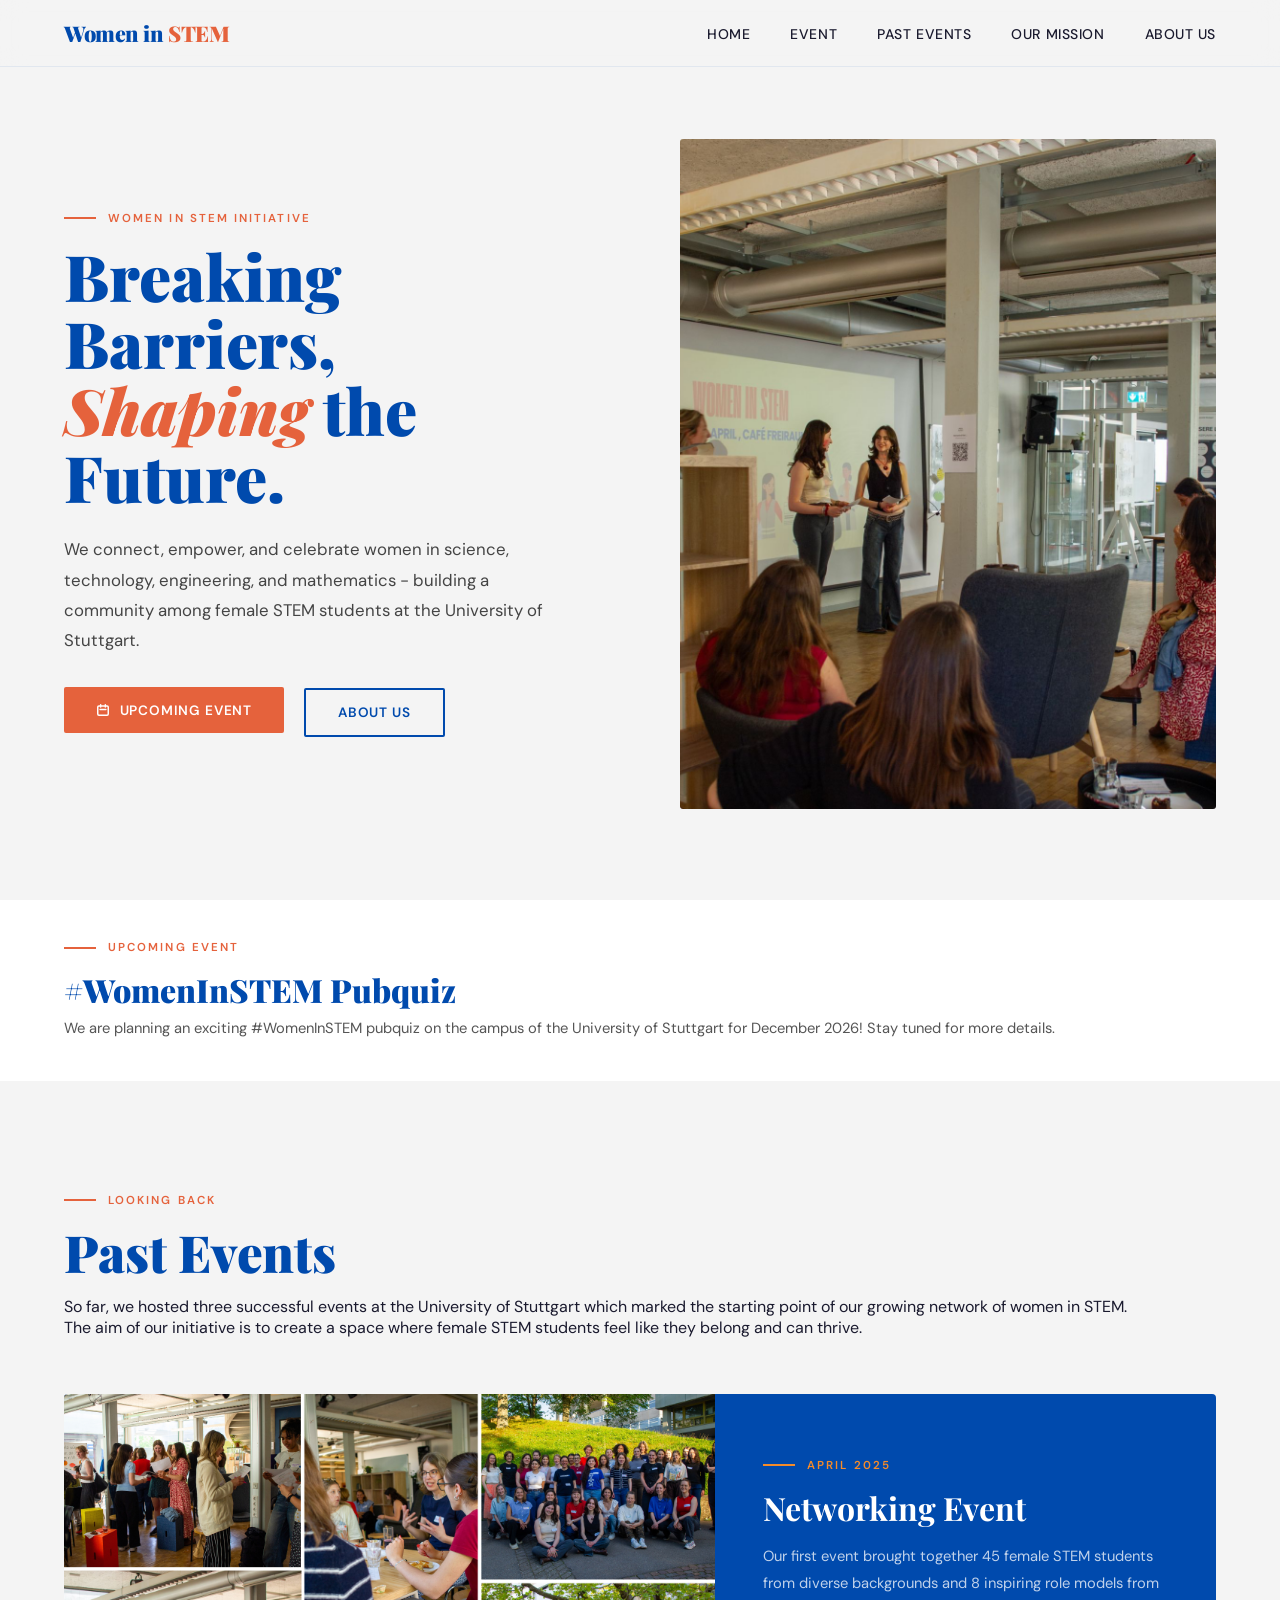
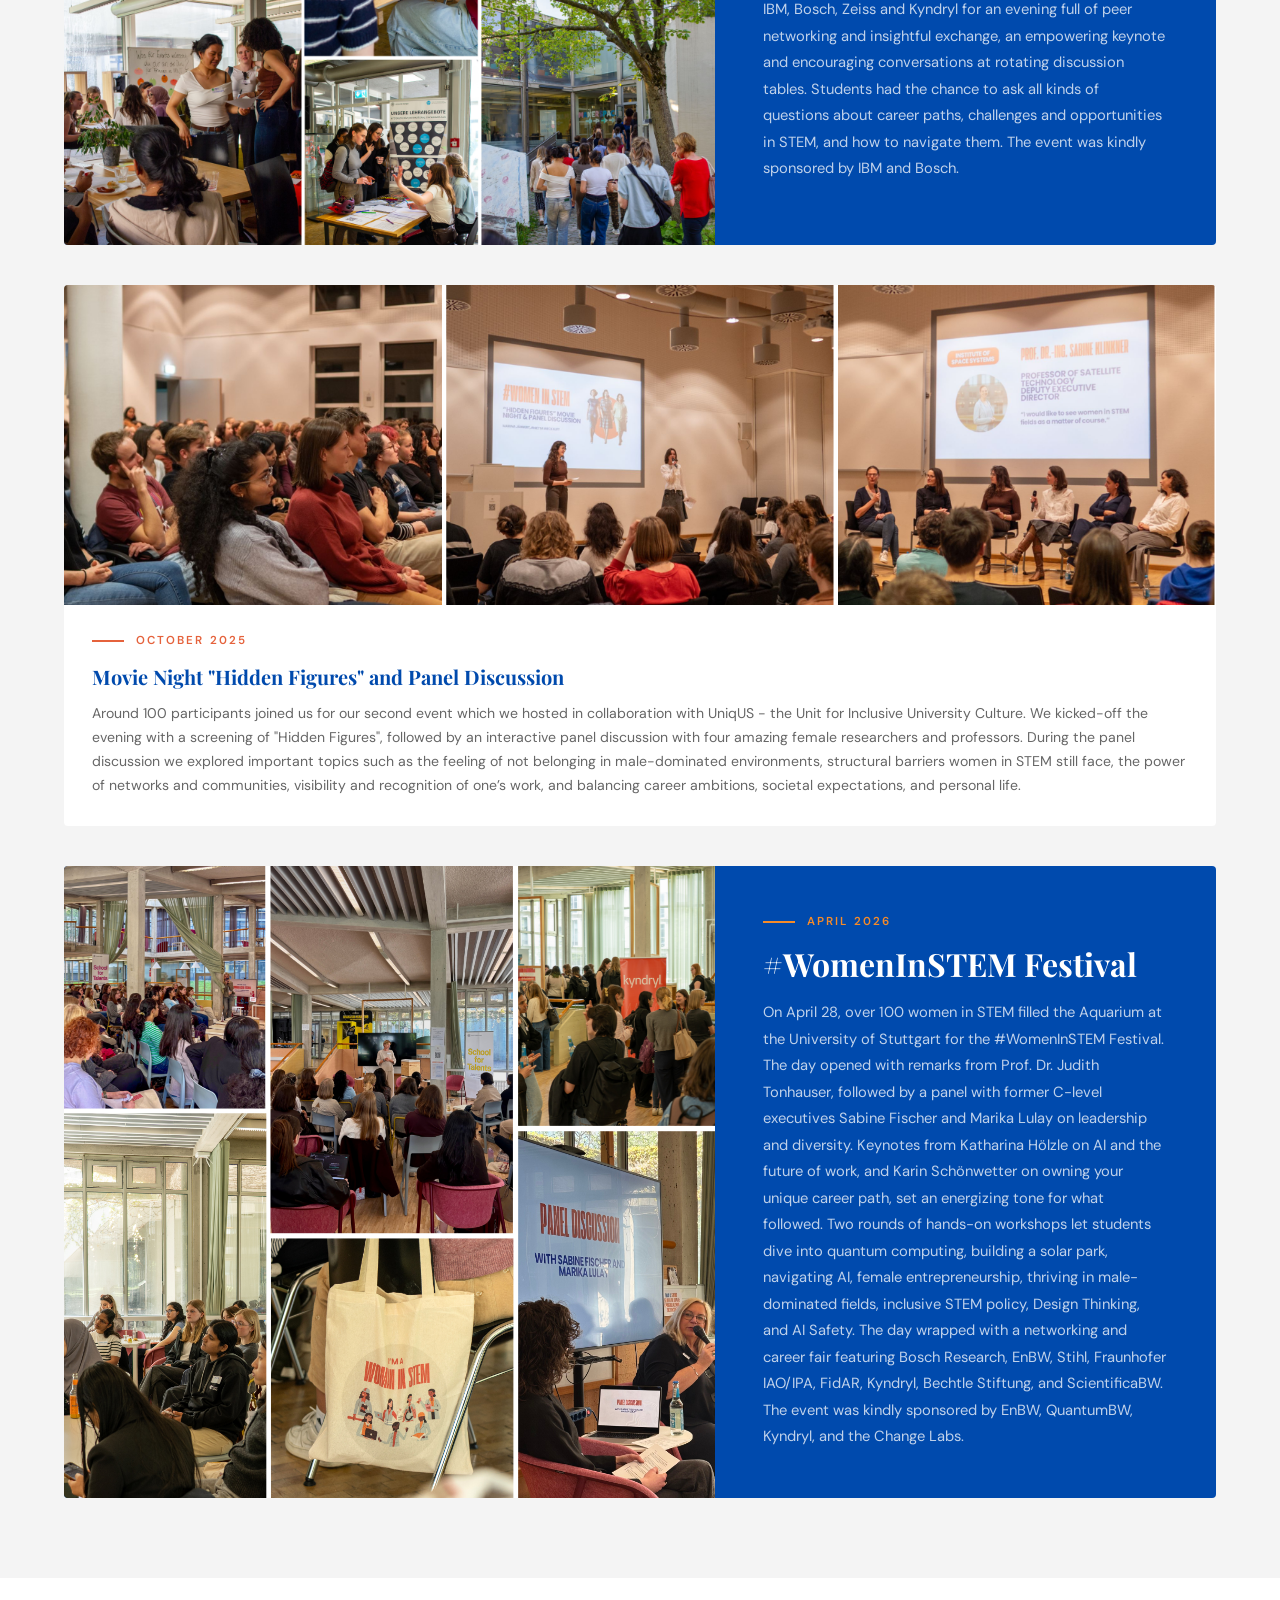
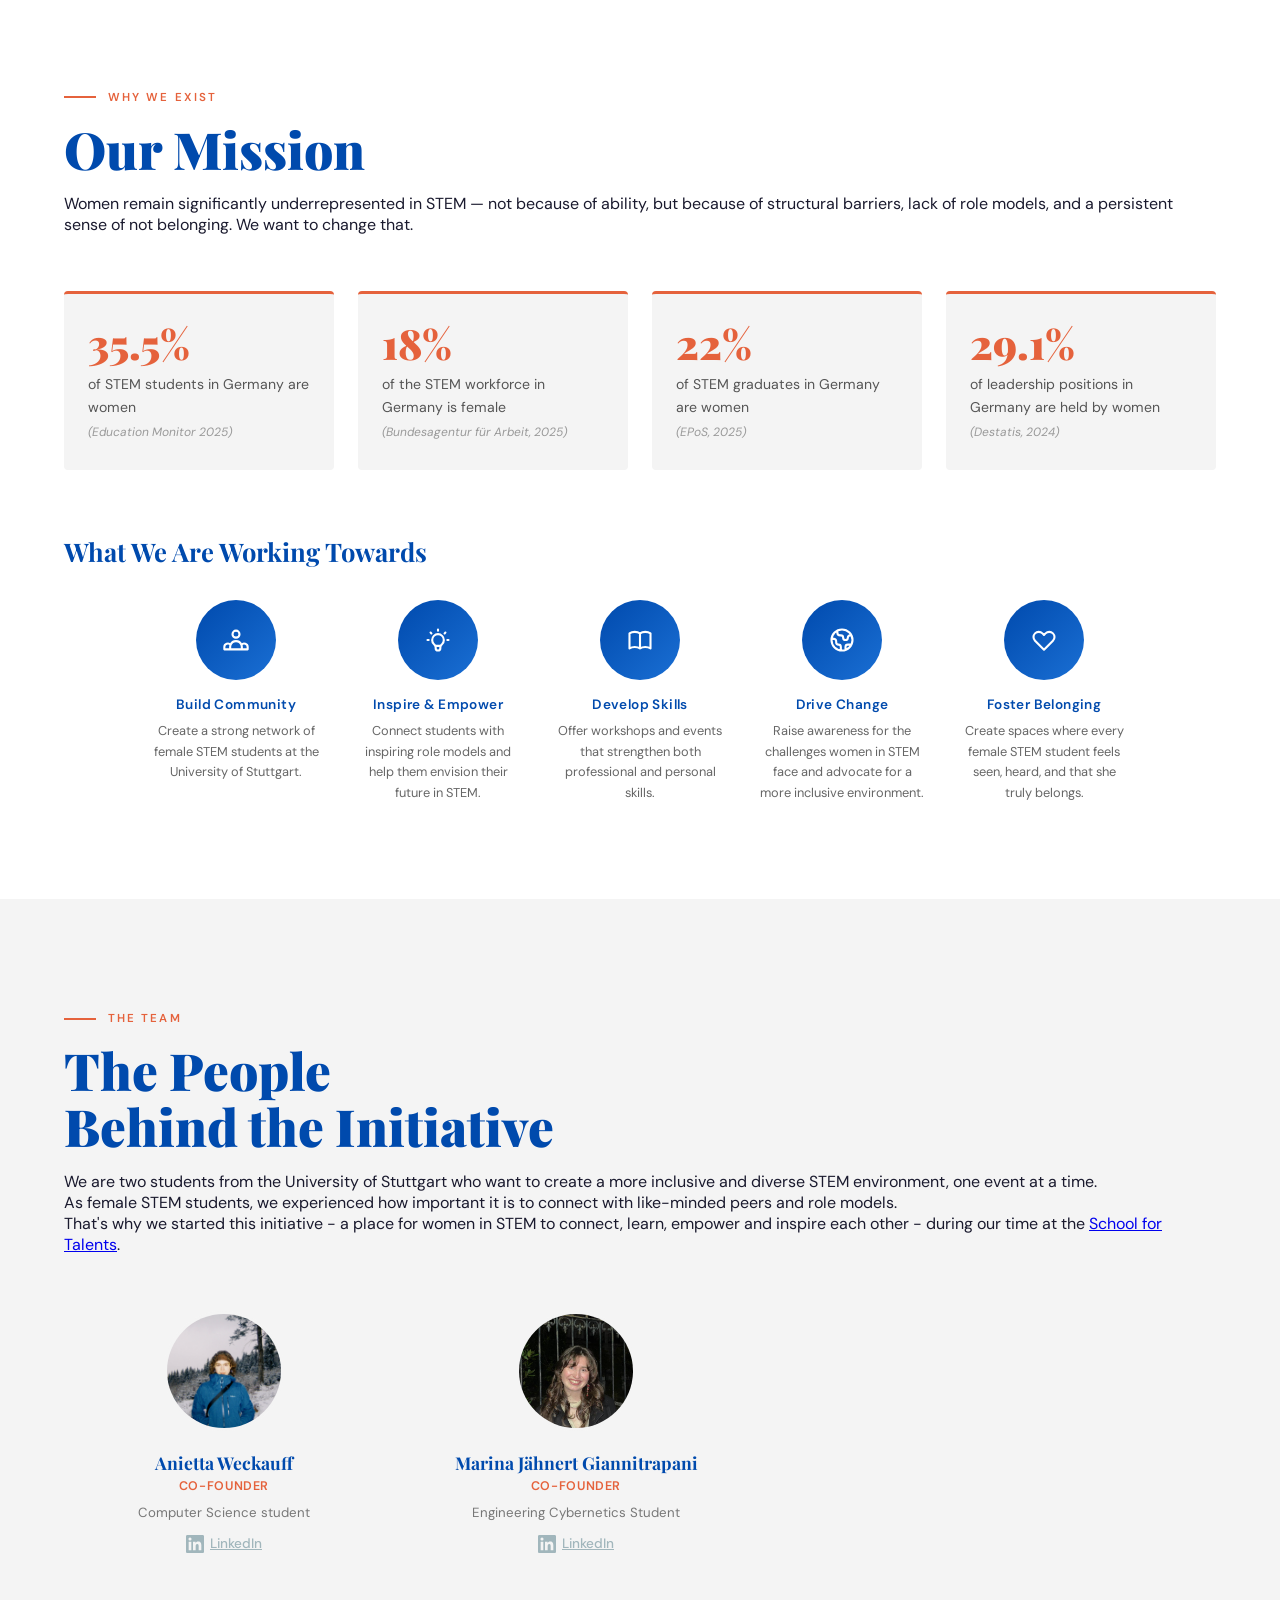
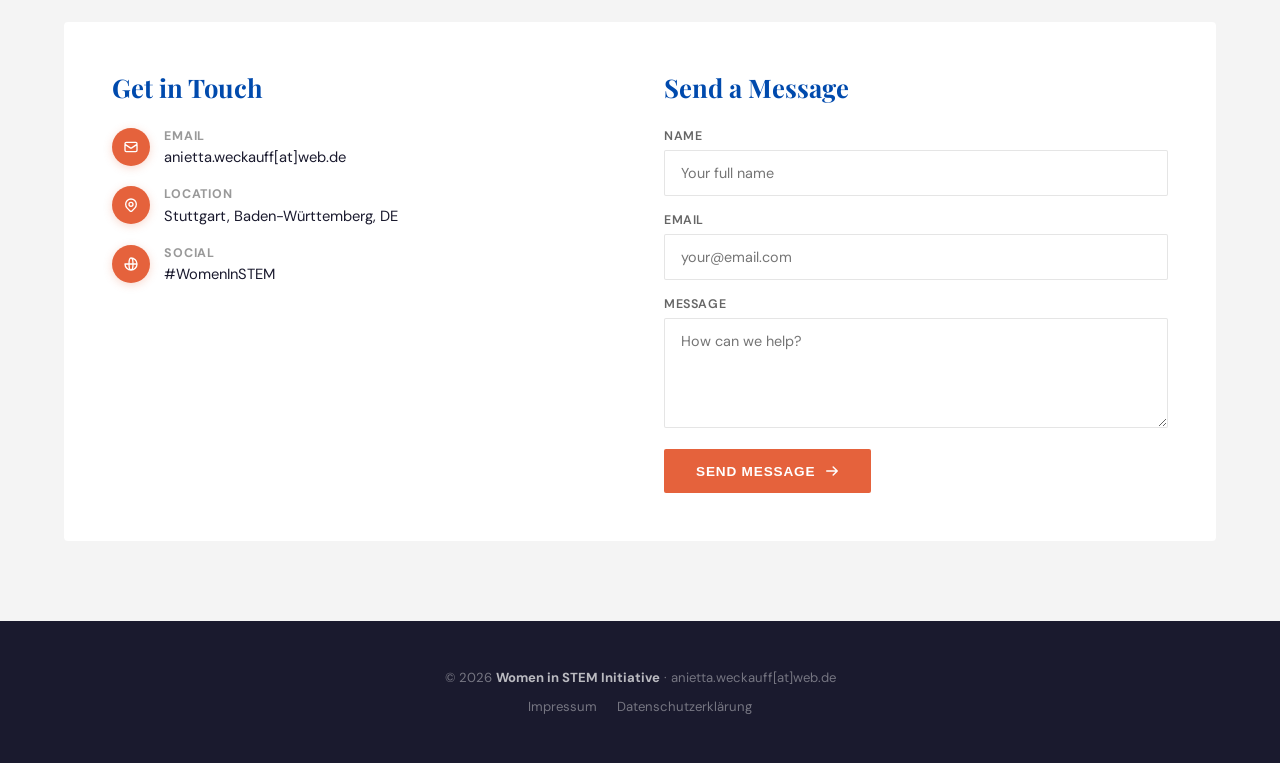
==== commit 04a32ade: "fix" ====
--- a/index.html
+++ b/index.html
@@ -80,7 +80,7 @@
     <div class="past-header fade-up">
       <div class="section-label">Looking Back</div>
       <h2>Past Events</h2>
-      <p>So far, we hosted two successful events at the University of Stuttgart which marked the starting point of our growing network of women in STEM.</p>
+      <p>So far, we hosted three successful events at the University of Stuttgart which marked the starting point of our growing network of women in STEM.</p>
       <p>The aim of our initiative is to create a space where female STEM students feel like they belong and can thrive.</p>
     </div>
 
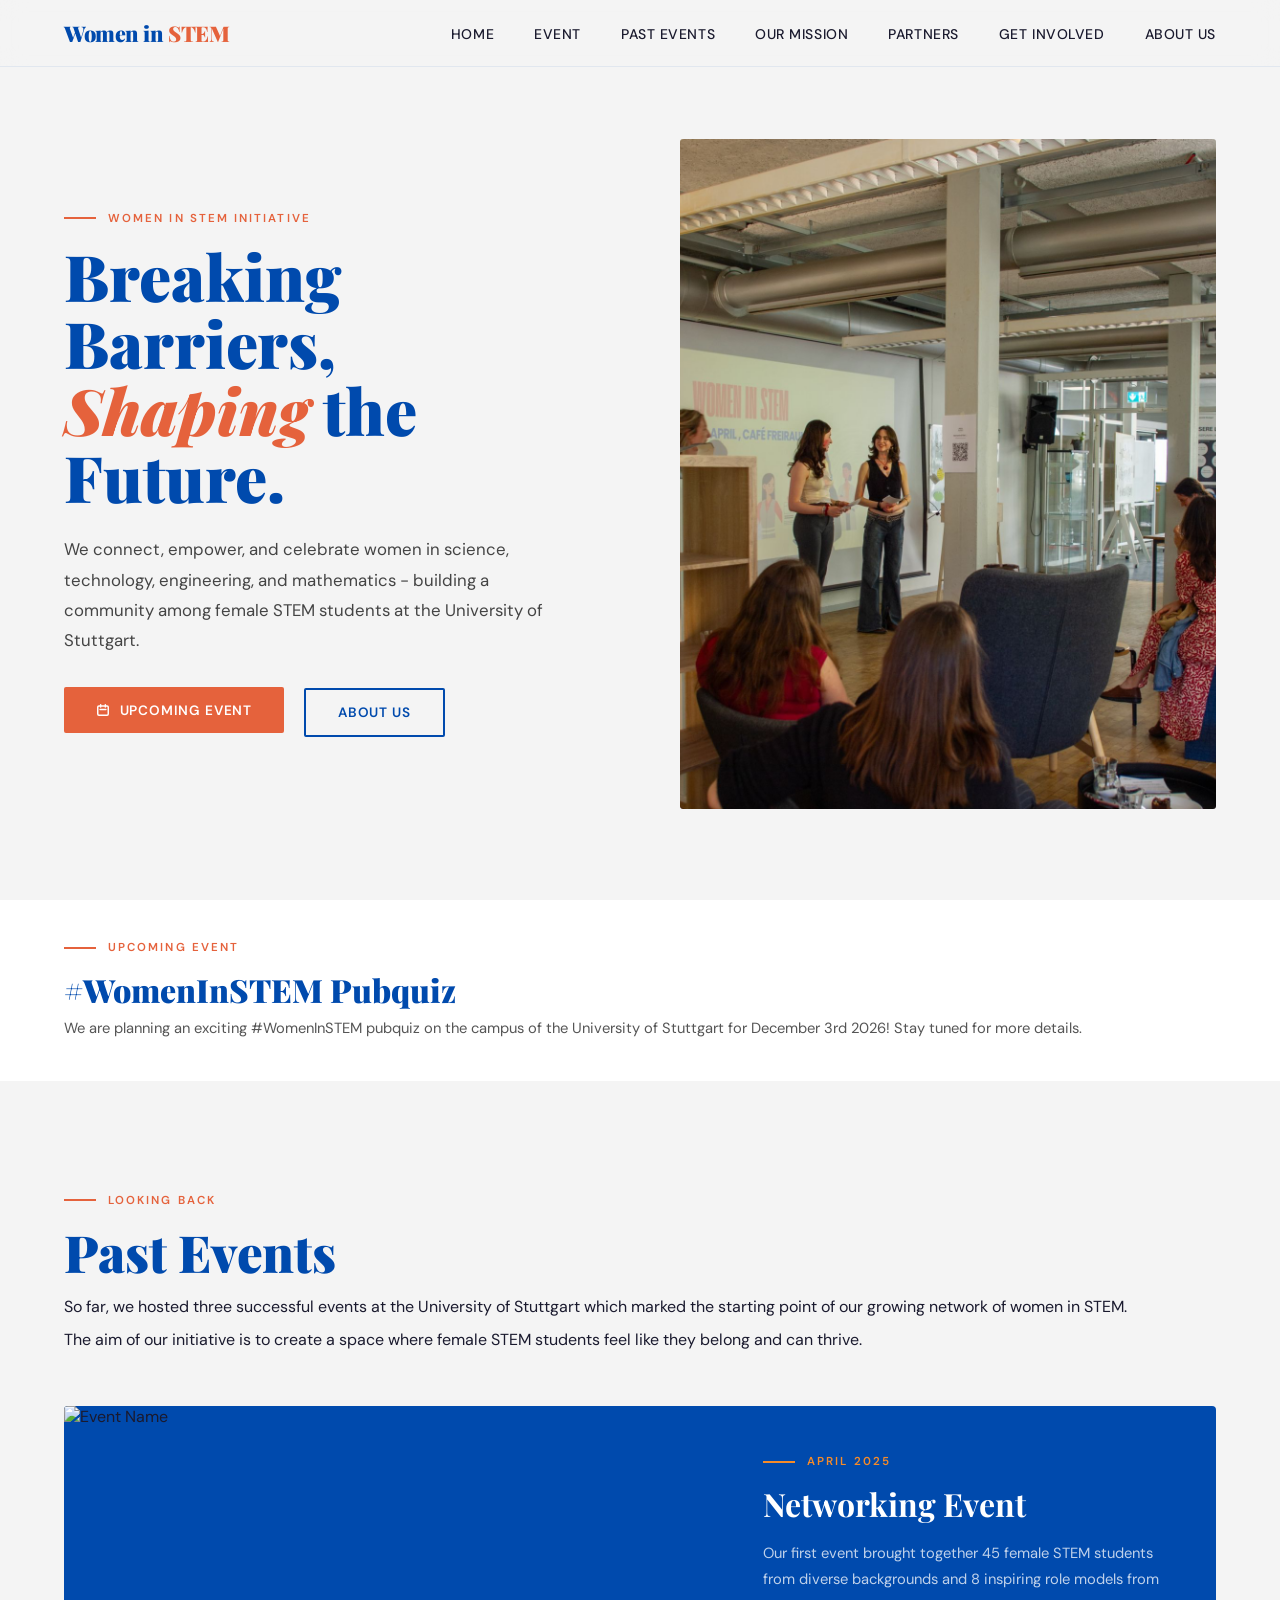
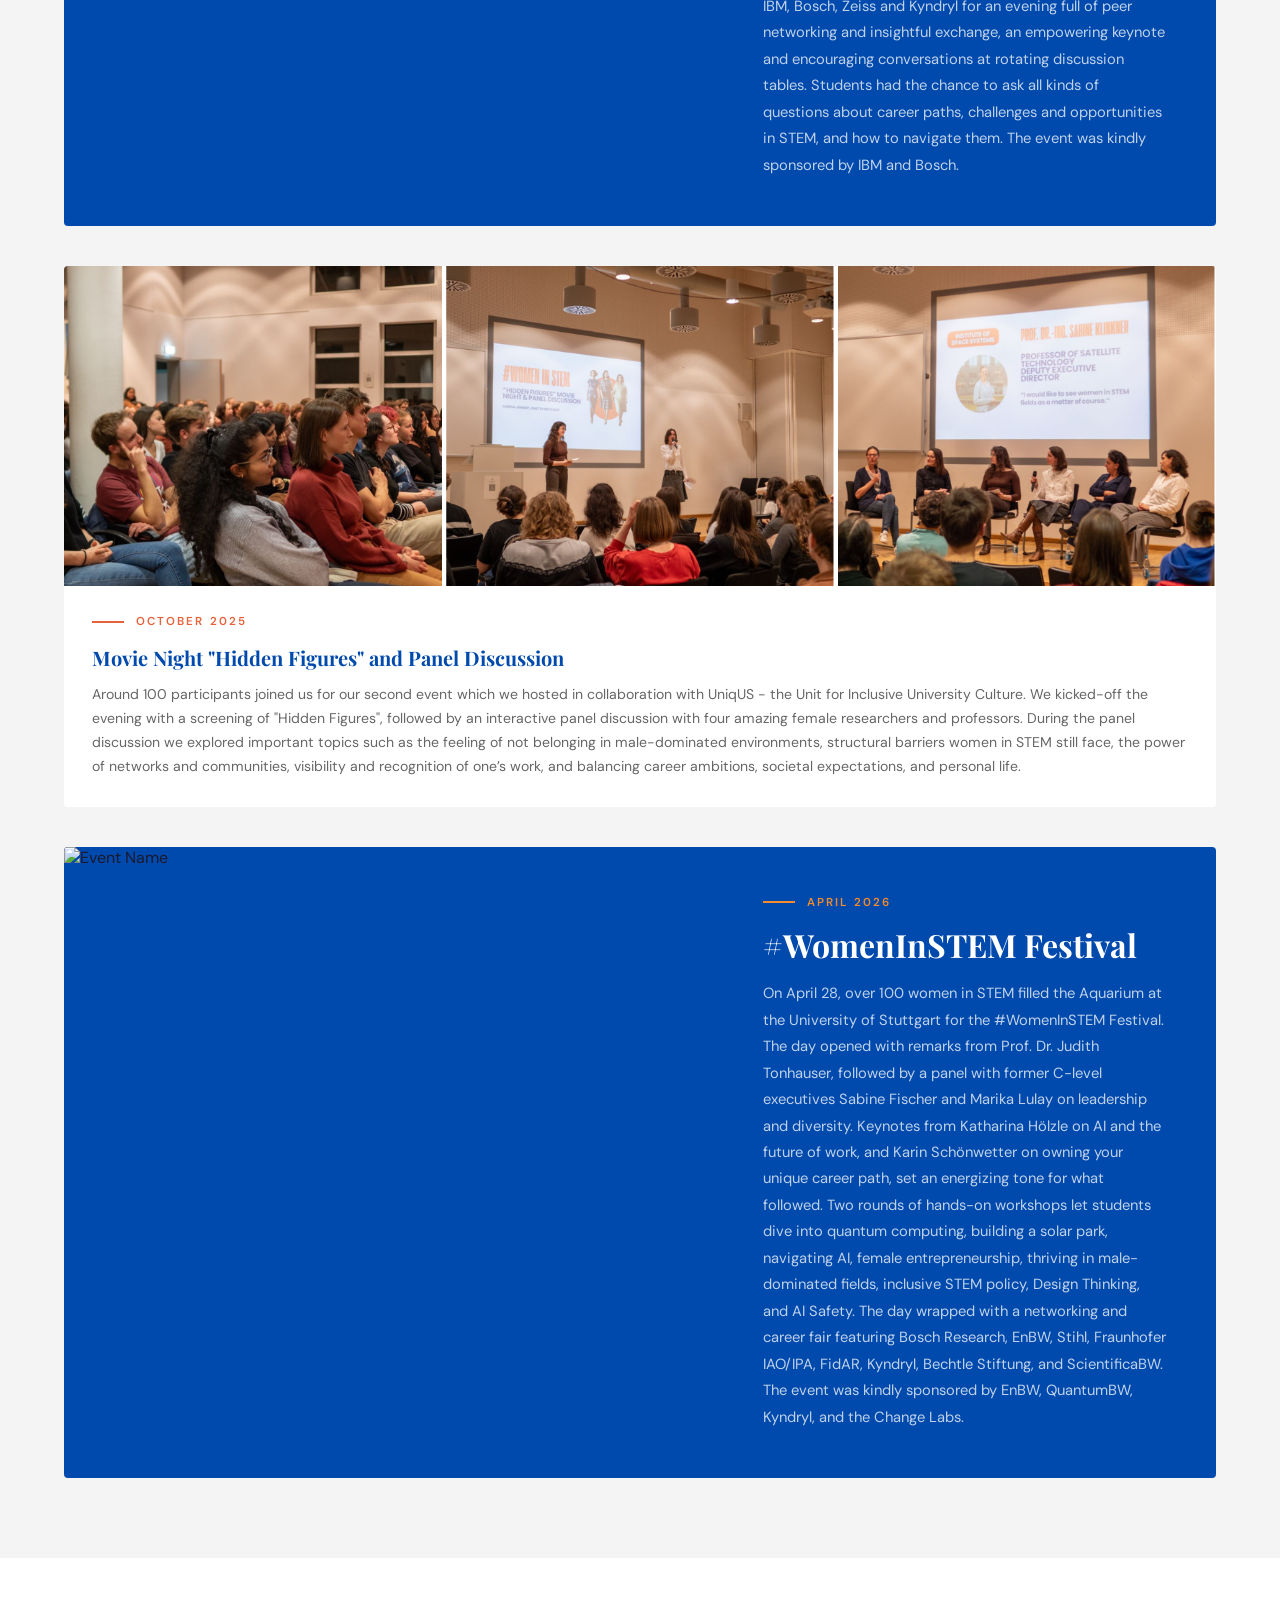
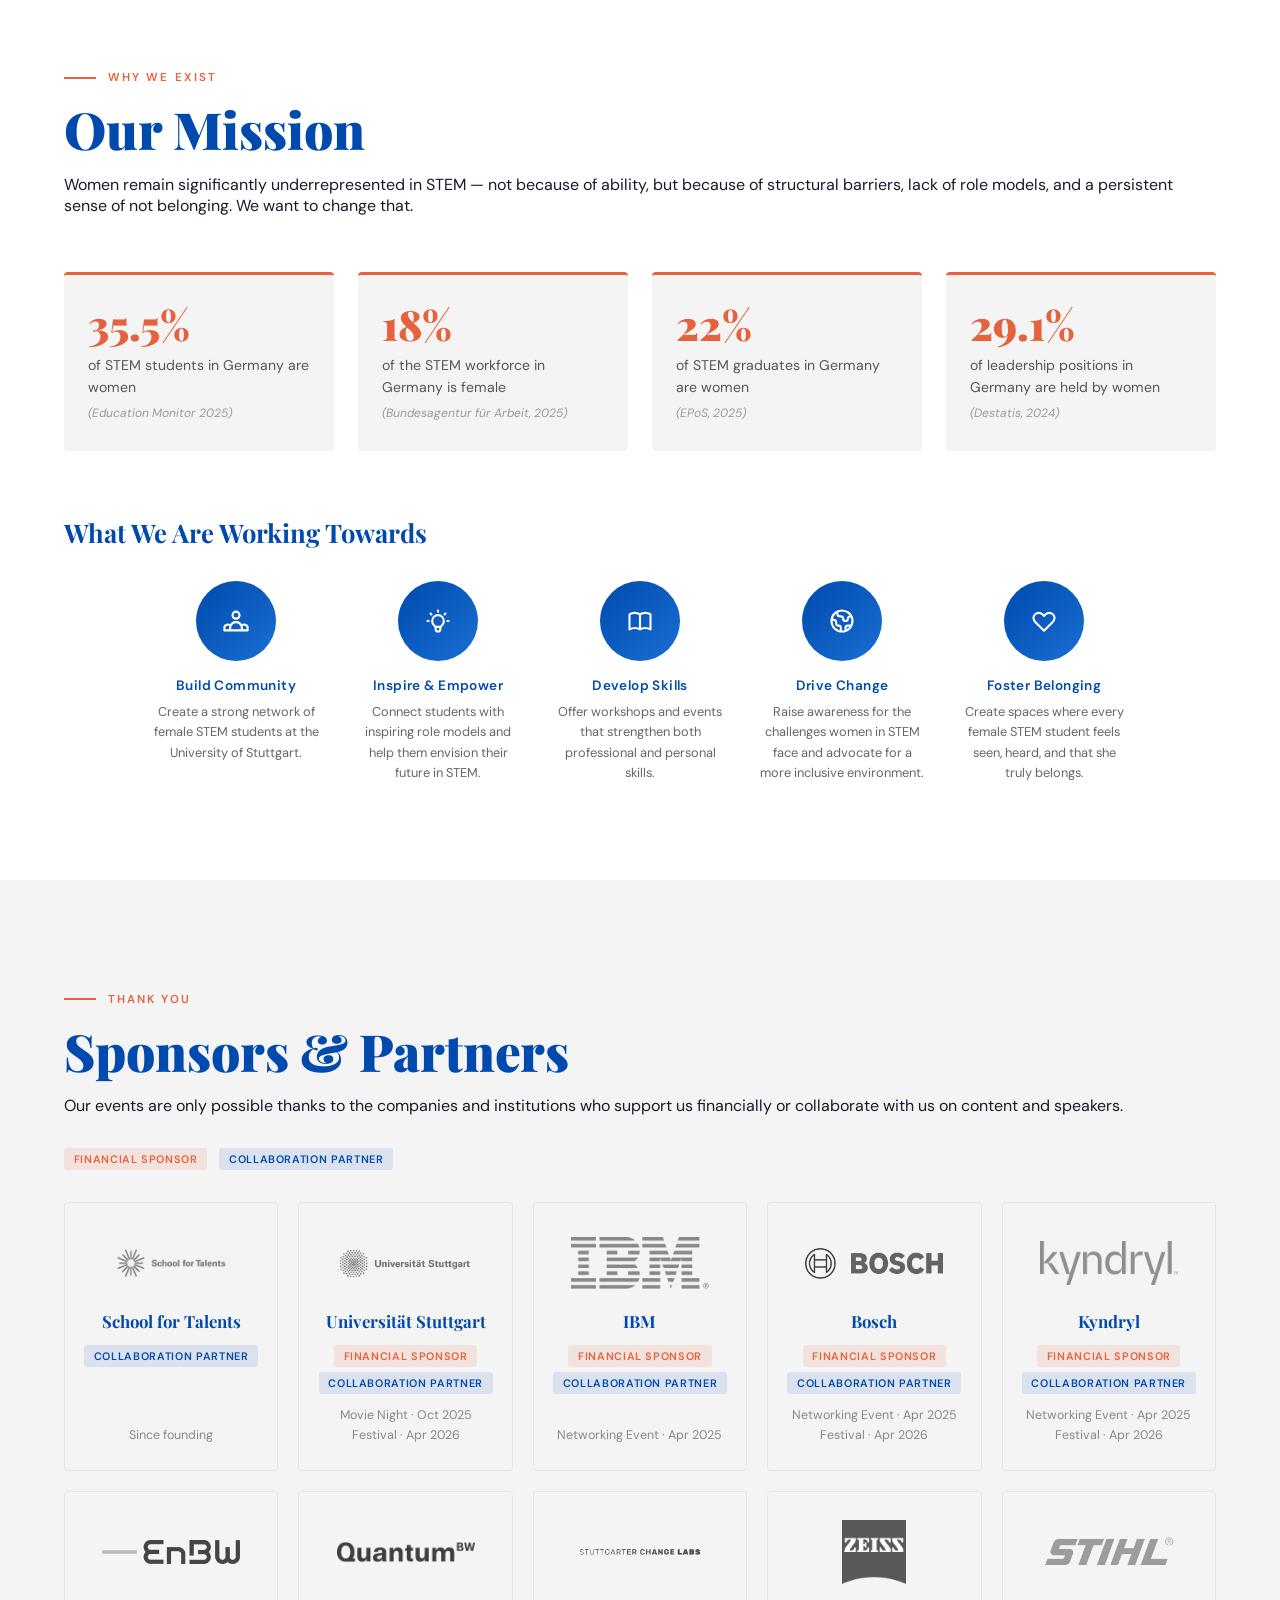
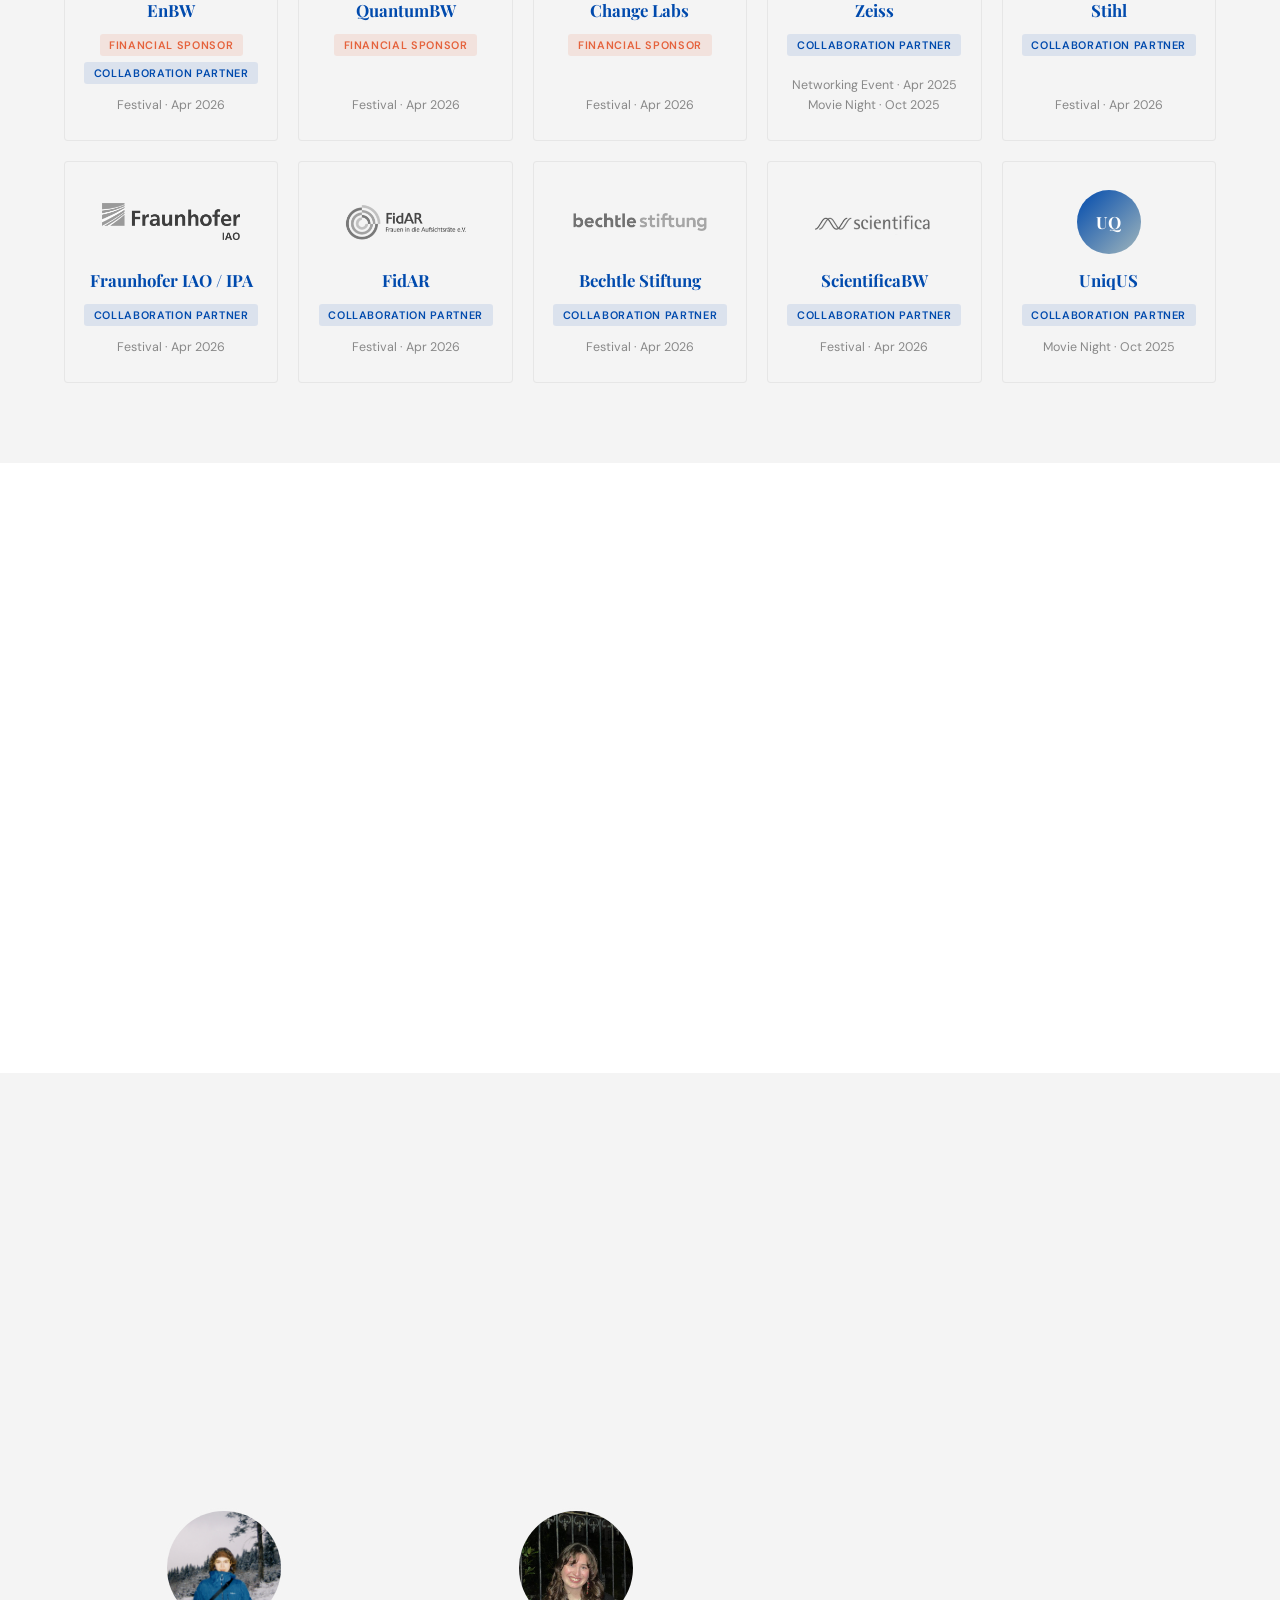
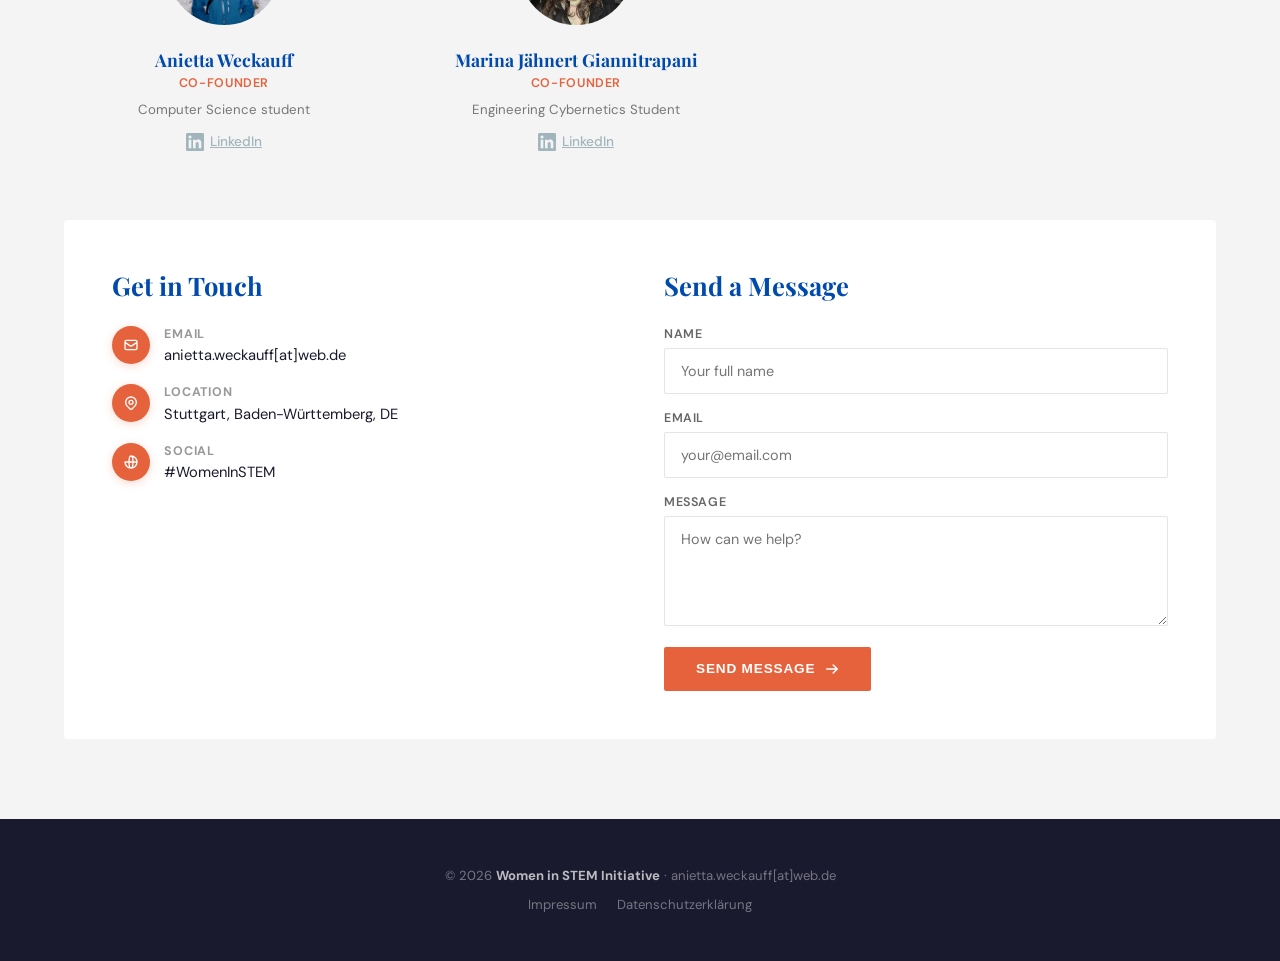
==== commit 5f8e617f: "sponsors" ====
--- a/index.html
+++ b/index.html
@@ -18,6 +18,8 @@
     <li><a href="#event">Event</a></li>
     <li><a href="#past">Past Events</a></li>
     <li><a href="#mission">Our Mission</a></li>
+    <li><a href="#partners">Partners</a></li>
+    <li><a href="#get-involved">Get Involved</a></li>
     <li><a href="#about">About Us</a></li>
   </ul>
   <button class="hamburger" id="hamburger" aria-label="Menu">
@@ -31,6 +33,8 @@
   <a href="#event" class="mobile-nav-link">Event</a>
   <a href="#past" class="mobile-nav-link">Past Events</a>
   <a href="#mission" class="mobile-nav-link">Our Mission</a>
+  <a href="#partners" class="mobile-nav-link">Partners</a>
+<a href="#get-involved" class="mobile-nav-link">Get Involved</a>
   <a href="#about" class="mobile-nav-link">About Us</a>
 </div>
 
@@ -69,7 +73,7 @@
     <div class="event-header fade-up">
       <div class="section-label">Upcoming Event</div>
       <h2>#WomenInSTEM Pubquiz</h2>
-      <p>We are planning an exciting #WomenInSTEM pubquiz on the campus of the University of Stuttgart for December 2026! Stay tuned for more details.</p>
+      <p>We are planning an exciting #WomenInSTEM pubquiz on the campus of the University of Stuttgart for December 3rd 2026! Stay tuned for more details.</p>
     </div>
   </div>
 </section>
@@ -214,6 +218,166 @@
         <p>Create spaces where every female STEM student feels seen, heard, and that she truly belongs.</p>
       </div>
 
+    </div>
+  </div>
+</section>
+
+<!-- ─── PARTNERS & SPONSORS ─── -->
+<section id="partners">
+  <div class="section-inner">
+    <div class="past-header fade-up">
+      <div class="section-label">Thank You</div>
+      <h2>Sponsors &amp; Partners</h2>
+      <p>Our events are only possible thanks to the companies and institutions who support us financially or collaborate with us on content and speakers.</p>
+    </div>
+
+    <div class="partner-legend fade-up">
+      <span class="partner-badge sponsor">Financial Sponsor</span>
+      <span class="partner-badge partner">Collaboration Partner</span>
+    </div>
+
+    <div class="partner-grid fade-up">
+      <!--
+        TILE TEMPLATE
+        - Logo: put the file in pictures/logos/. If the file is missing,
+          the tile automatically shows the initials from data-initials.
+        - Badges: use "sponsor", "partner", or both.
+      -->
+
+      <div class="partner-tile">
+        <div class="partner-logo" data-initials="SfT"><img src="pictures/logos/SchoolforTalents.png" alt="School for Talents logo" onerror="this.remove()"></div>
+        <h4>School for Talents</h4>
+        <div class="partner-badges"><span class="partner-badge partner">Collaboration Partner</span></div>
+        <p class="partner-events">Since founding</p>
+      </div>
+
+      <div class="partner-tile">
+        <div class="partner-logo" data-initials="UQ"><img src="pictures/logos/unistuttgart.png" alt="Uni Stuttgart logo" onerror="this.remove()"></div>
+        <h4>Universität Stuttgart</h4>
+        <div class="partner-badges"><span class="partner-badge sponsor">Financial Sponsor</span><span class="partner-badge partner">Collaboration Partner</span></div>
+        <p class="partner-events">Movie Night · Oct 2025<br>Festival · Apr 2026</p>
+      </div>
+
+      <div class="partner-tile">
+        <div class="partner-logo" data-initials="IBM"><img src="pictures/logos/ibm.png" alt="IBM logo" onerror="this.remove()"></div>
+        <h4>IBM</h4>
+        <div class="partner-badges"><span class="partner-badge sponsor">Financial Sponsor</span><span class="partner-badge partner">Collaboration Partner</span></div>
+        <p class="partner-events">Networking Event · Apr 2025</p>
+      </div>
+
+      <div class="partner-tile">
+        <div class="partner-logo" data-initials="B"><img src="pictures/logos/bosch.png" alt="Bosch logo" onerror="this.remove()"></div>
+        <h4>Bosch</h4>
+        <div class="partner-badges"><span class="partner-badge sponsor">Financial Sponsor</span><span class="partner-badge partner">Collaboration Partner</span></div>
+        <p class="partner-events">Networking Event · Apr 2025<br>Festival · Apr 2026</p>
+      </div>
+
+      <div class="partner-tile">
+        <div class="partner-logo" data-initials="K"><img src="pictures/logos/kyndryl.png" alt="Kyndryl logo" onerror="this.remove()"></div>
+        <h4>Kyndryl</h4>
+        <div class="partner-badges"><span class="partner-badge sponsor">Financial Sponsor</span><span class="partner-badge partner">Collaboration Partner</span></div>
+        <p class="partner-events">Networking Event · Apr 2025<br>Festival · Apr 2026</p>
+      </div>
+
+      <div class="partner-tile">
+        <div class="partner-logo" data-initials="EnBW"><img src="pictures/logos/enbw.png" alt="EnBW logo" onerror="this.remove()"></div>
+        <h4>EnBW</h4>
+        <div class="partner-badges"><span class="partner-badge sponsor">Financial Sponsor</span><span class="partner-badge partner">Collaboration Partner</span></div>
+        <p class="partner-events">Festival · Apr 2026</p>
+      </div>
+
+      <div class="partner-tile">
+        <div class="partner-logo" data-initials="QBW"><img src="pictures/logos/quantumbw.png" alt="QuantumBW logo" onerror="this.remove()"></div>
+        <h4>QuantumBW</h4>
+        <div class="partner-badges"><span class="partner-badge sponsor">Financial Sponsor</span></div>
+        <p class="partner-events">Festival · Apr 2026</p>
+      </div>
+
+      <div class="partner-tile">
+        <div class="partner-logo" data-initials="CL"><img src="pictures/logos/changelabs.png" alt="Change Labs logo" onerror="this.remove()"></div>
+        <h4>Change Labs</h4>
+        <div class="partner-badges"><span class="partner-badge sponsor">Financial Sponsor</span></div>
+        <p class="partner-events">Festival · Apr 2026</p>
+      </div>
+
+      <div class="partner-tile">
+        <div class="partner-logo" data-initials="Z"><img src="pictures/logos/zeiss.png" alt="Zeiss logo" onerror="this.remove()"></div>
+        <h4>Zeiss</h4>
+        <div class="partner-badges"><span class="partner-badge partner">Collaboration Partner</span></div>
+        <p class="partner-events">Networking Event · Apr 2025<br>Movie Night · Oct 2025</p>
+      </div>
+
+      <div class="partner-tile">
+        <div class="partner-logo" data-initials="S"><img src="pictures/logos/stihl.png" alt="Stihl logo" onerror="this.remove()"></div>
+        <h4>Stihl</h4>
+        <div class="partner-badges"><span class="partner-badge partner">Collaboration Partner</span></div>
+        <p class="partner-events">Festival · Apr 2026</p>
+      </div>
+
+      <div class="partner-tile">
+        <div class="partner-logo" data-initials="F"><img src="pictures/logos/fraunhofer.png" alt="Fraunhofer logo" onerror="this.remove()"></div>
+        <h4>Fraunhofer IAO / IPA</h4>
+        <div class="partner-badges"><span class="partner-badge partner">Collaboration Partner</span></div>
+        <p class="partner-events">Festival · Apr 2026</p>
+      </div>
+
+      <div class="partner-tile">
+        <div class="partner-logo" data-initials="FidAR"><img src="pictures/logos/fidar.png" alt="FidAR logo" onerror="this.remove()"></div>
+        <h4>FidAR</h4>
+        <div class="partner-badges"><span class="partner-badge partner">Collaboration Partner</span></div>
+        <p class="partner-events">Festival · Apr 2026</p>
+      </div>
+
+      <div class="partner-tile">
+        <div class="partner-logo" data-initials="BS"><img src="pictures/logos/bechtle.png" alt="Bechtle Stiftung logo" onerror="this.remove()"></div>
+        <h4>Bechtle Stiftung</h4>
+        <div class="partner-badges"><span class="partner-badge partner">Collaboration Partner</span></div>
+        <p class="partner-events">Festival · Apr 2026</p>
+      </div>
+
+      <div class="partner-tile">
+        <div class="partner-logo" data-initials="SBW"><img src="pictures/logos/scientifica.png" alt="ScientificaBW logo" onerror="this.remove()"></div>
+        <h4>ScientificaBW</h4>
+        <div class="partner-badges"><span class="partner-badge partner">Collaboration Partner</span></div>
+        <p class="partner-events">Festival · Apr 2026</p>
+      </div>
+
+      <div class="partner-tile">
+        <div class="partner-logo" data-initials="UQ"><img src="pictures/logos/uniqus.png" alt="UniqUS logo" onerror="this.remove()"></div>
+        <h4>UniqUS</h4>
+        <div class="partner-badges"><span class="partner-badge partner">Collaboration Partner</span></div>
+        <p class="partner-events">Movie Night · Oct 2025</p>
+      </div>
+
+    </div>
+  </div>
+</section>
+
+<!-- ─── GET INVOLVED ─── -->
+<section id="get-involved">
+  <div class="section-inner">
+    <div class="past-header fade-up">
+      <div class="section-label">Join Us</div>
+      <h2>Get Involved</h2>
+      <p>Want to help shape our next events? Let us know how you'd like to contribute.</p>
+    </div>
+
+    <div class="involve-grid fade-up">
+      <a class="involve-card" href="https://forms.gle/pMjvzzUMJthfeep1A" target="_blank" rel="noopener">
+        <h3>Volunteer for Dec 3rd</h3>
+        <p>Help us organise our next event on December 3rd.</p>
+        <span class="involve-cta">Register interest →</span>
+      </a>
+      <a class="involve-card" href="https://forms.gle/9rvAmptUHiyPxBHC9" target="_blank" rel="noopener">
+        <h3>General volunteer</h3>
+        <p>Lend us a helping hand for one of our future events.</p>
+        <span class="involve-cta">Register interest →</span>
+      </a>
+      <a class="involve-card" href="https://forms.gle/SCeLwbcfj5Tp4j8NA" target="_blank" rel="noopener">
+        <h3>Speakers, Sponsors &amp; Collaboration Partners</h3>
+        <p>Share your journey in a keynote, panel, workshop or discussion table, support us financially or collaborate with us as a company or institution.</p>
+        <span class="involve-cta">Register interest →</span>
+      </a>
     </div>
   </div>
 </section>
--- a/style.css
+++ b/style.css
@@ -1117,4 +1117,130 @@
   .home-text h1 { font-size: 2.4rem; }
   .team-grid { grid-template-columns: 1fr; }
   .btn-outline { margin-left: 0; margin-top: 0.75rem; }
-}+}
+
+/* ─── PARTNERS & GET INVOLVED ─── */
+#partners     { background: var(--light); }
+#get-involved { background: var(--white); min-height: auto; }
+
+.past-header p + p { margin-top: 0.75rem; }
+
+/* Legend */
+.partner-legend {
+  display: flex; gap: 0.75rem; flex-wrap: wrap;
+  margin: -1.5rem 0 2rem;
+}
+
+/* Grid */
+.partner-grid {
+  display: grid;
+  grid-template-columns: repeat(auto-fill, minmax(190px, 1fr));
+  gap: 1.25rem;
+}
+
+/* Tile */
+.partner-tile {
+  background: var(--light);
+  border: 1px solid rgba(0,0,0,0.06);
+  border-radius: 4px;
+  padding: 1.75rem 1.25rem 1.5rem;
+  display: flex; flex-direction: column; align-items: center;
+  text-align: center;
+  transition: border-color 0.2s, box-shadow 0.2s, transform 0.2s;
+}
+.partner-tile:hover {
+  border-color: var(--coral);
+  box-shadow: 0 8px 24px rgba(229,98,60,0.12);
+  transform: translateY(-3px);
+}
+
+/* Logo */
+.partner-logo {
+  height: 64px; width: 100%;
+  display: flex; align-items: center; justify-content: center;
+  margin-bottom: 1rem;
+}
+.partner-logo img {
+  max-height: 100%; max-width: 80%;
+  object-fit: contain;
+  filter: grayscale(1); opacity: 0.75;
+  transition: filter 0.25s, opacity 0.25s;
+}
+.partner-tile:hover .partner-logo img { filter: none; opacity: 1; }
+
+/* Fallback when no logo file exists: initials circle like the team avatars */
+.partner-logo:empty::after {
+  content: attr(data-initials);
+  width: 64px; height: 64px; border-radius: 50%;
+  display: flex; align-items: center; justify-content: center;
+  background: linear-gradient(135deg, var(--blue), var(--slate));
+  color: var(--white);
+  font-family: 'Playfair Display', serif;
+  font-weight: 700; font-size: 1.05rem;
+}
+
+/* Name */
+.partner-tile h4 {
+  font-family: 'Playfair Display', serif;
+  font-size: 1.05rem;
+  font-weight: 700;
+  color: var(--blue);
+  line-height: 1.3;
+  margin-bottom: 0.75rem;
+}
+
+/* Badges (same look as the timetable tags) */
+.partner-badges {
+  display: flex; flex-wrap: wrap; gap: 0.35rem;
+  justify-content: center;
+  margin-bottom: 0.75rem;
+}
+.partner-badge {
+  display: inline-block;
+  padding: 0.25rem 0.6rem;
+  border-radius: 3px;
+  font-size: 0.68rem;
+  font-weight: 600;
+  letter-spacing: 0.06em;
+  text-transform: uppercase;
+  white-space: nowrap;
+}
+.partner-badge.sponsor { background: rgba(229,98,60,0.12); color: var(--coral); }
+.partner-badge.partner { background: rgba(0,74,173,0.1);  color: var(--blue); }
+
+/* Events line */
+.partner-events {
+  margin-top: auto;
+  font-size: 0.78rem;
+  color: #888;
+  line-height: 1.6;
+}
+
+/* ─── GET INVOLVED ─── */
+.involve-grid {
+  display: grid;
+  grid-template-columns: repeat(3, 1fr);
+  gap: 1.5rem;
+}
+.involve-card {
+  background: var(--white);
+  border-radius: 4px;
+  border-top: 3px solid var(--coral);
+  padding: 2rem 1.75rem;
+  display: flex; flex-direction: column;
+  text-decoration: none;
+  color: inherit;
+  transition: transform 0.3s, box-shadow 0.3s;
+}
+.involve-card:hover {
+  transform: translateY(-6px);
+  box-shadow: 0 20px 50px rgba(0,0,0,0.1);
+}
+.involve-card h3 {
+  font-family: 'Playfair Display', serif;
+  font-size: 1.35rem;
+  color: var(--blue);
+  line-height: 1.25;
+  margin-bottom: 0.75rem;
+}
+.involve-ca
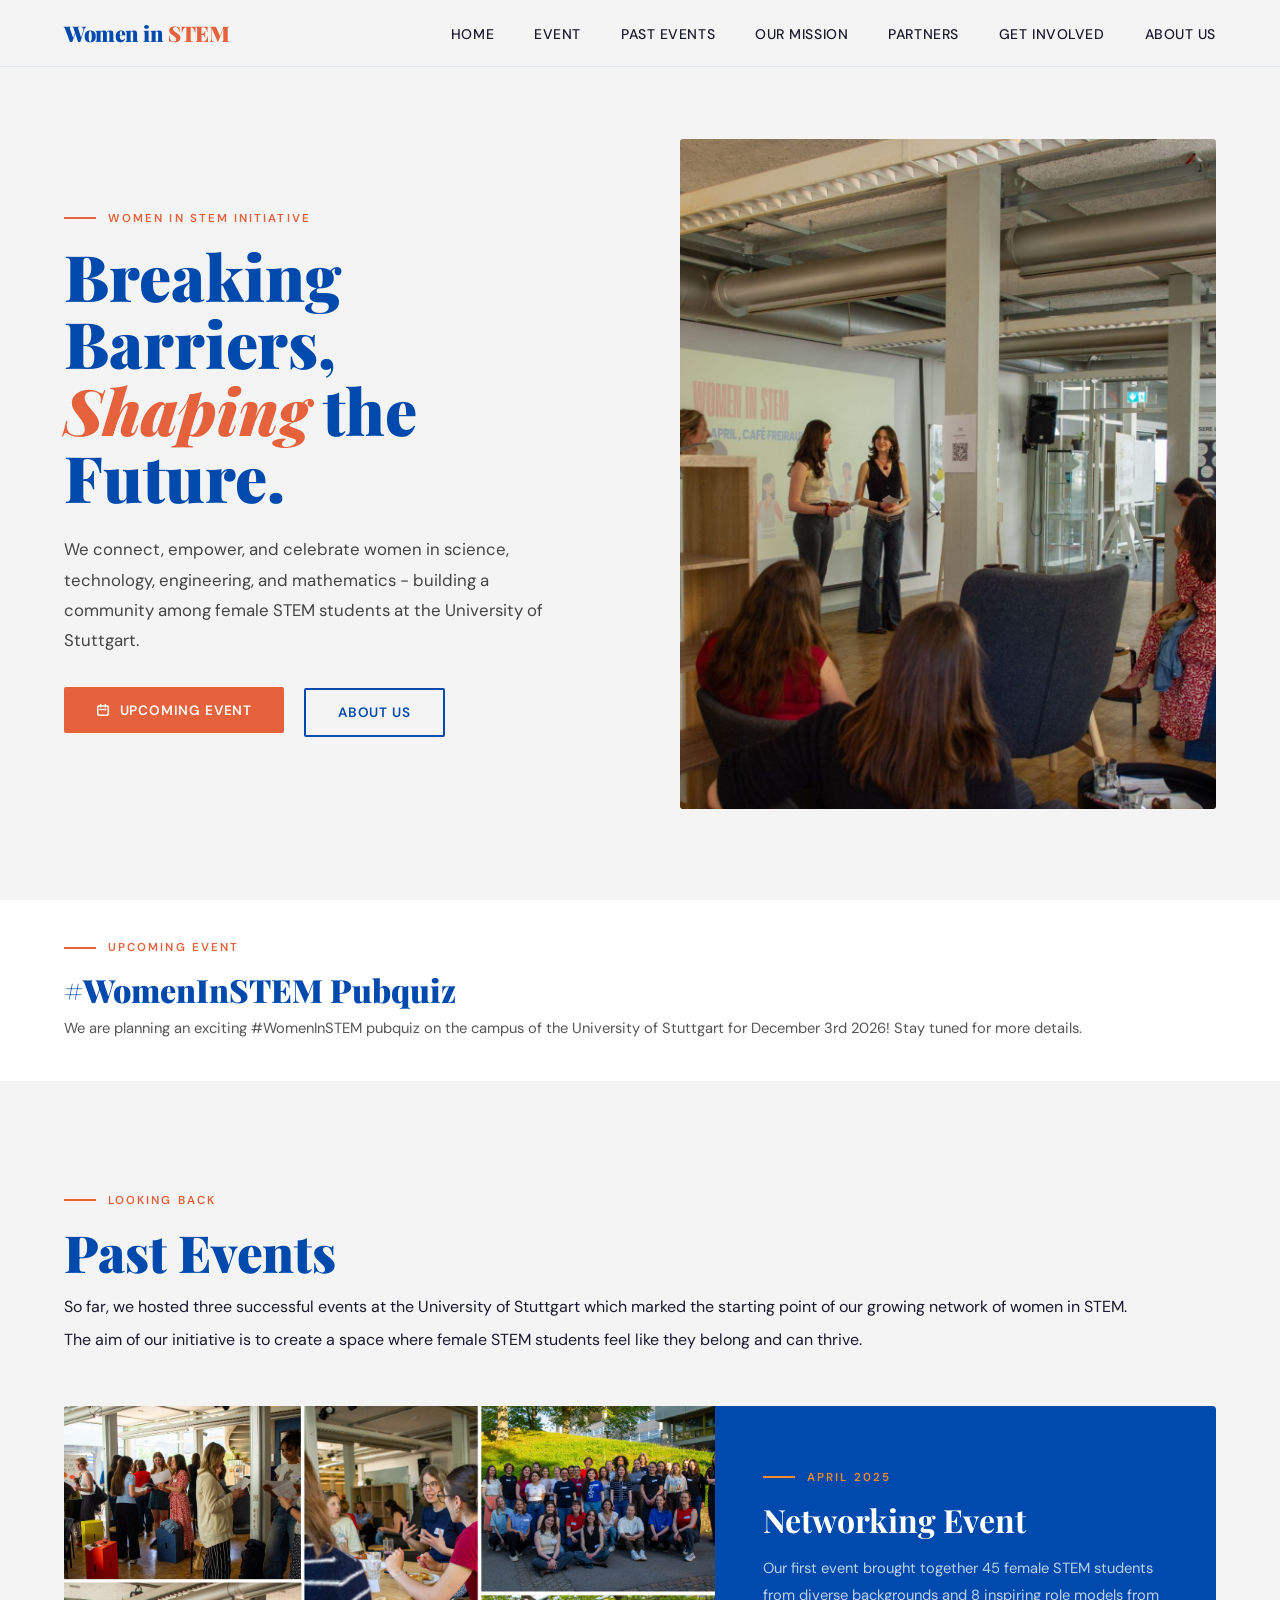
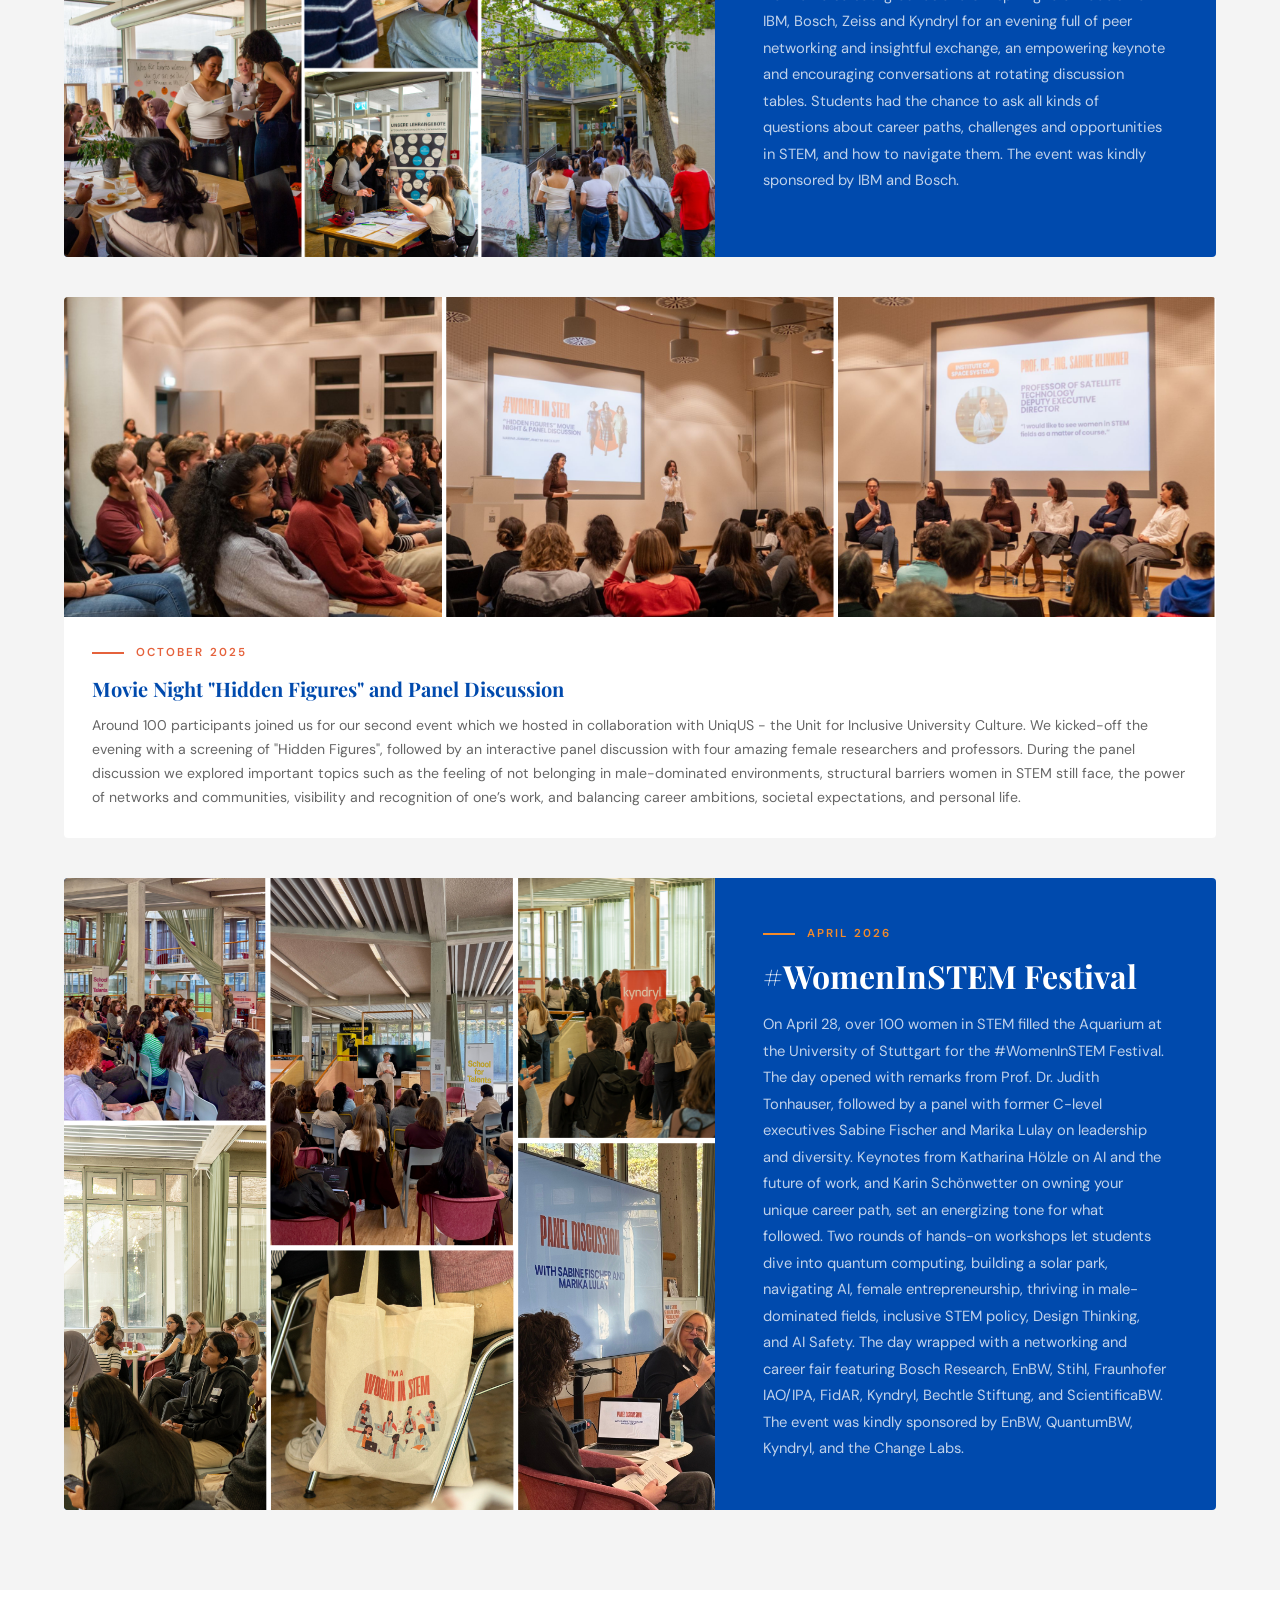
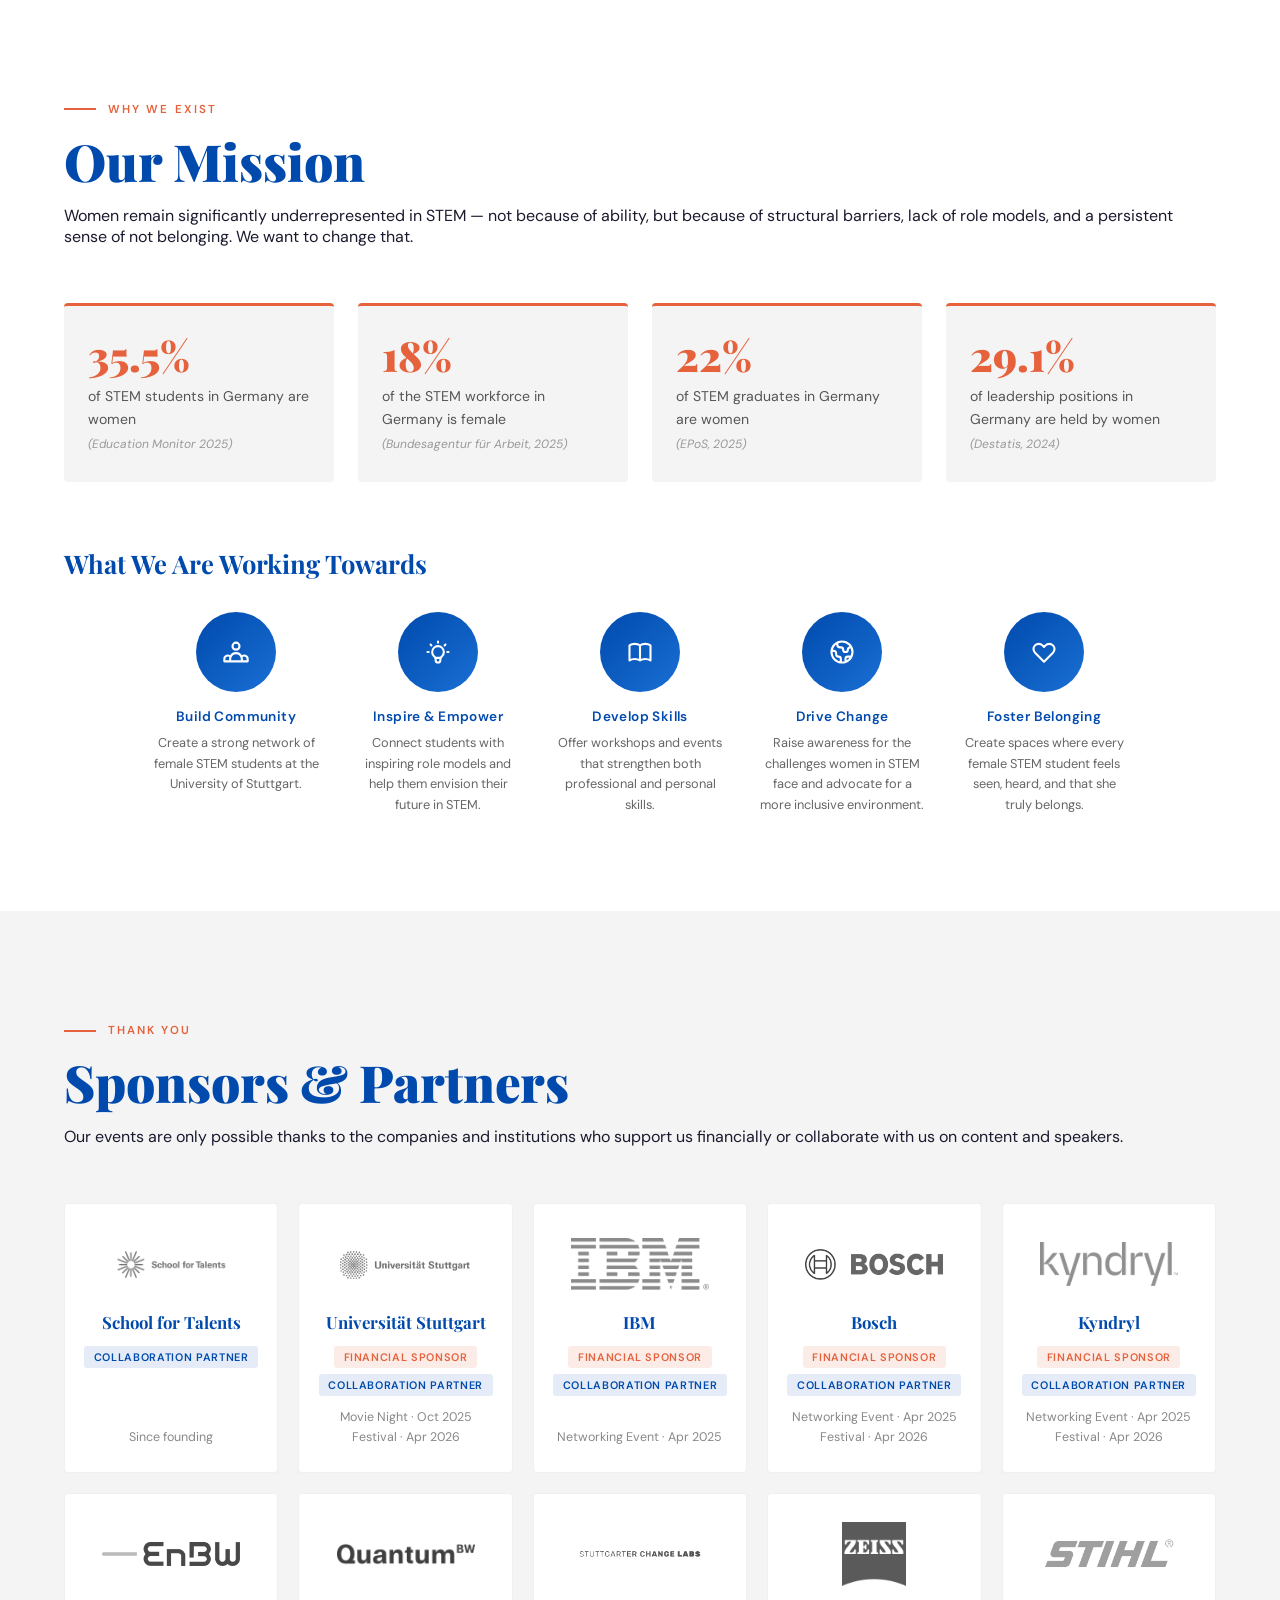
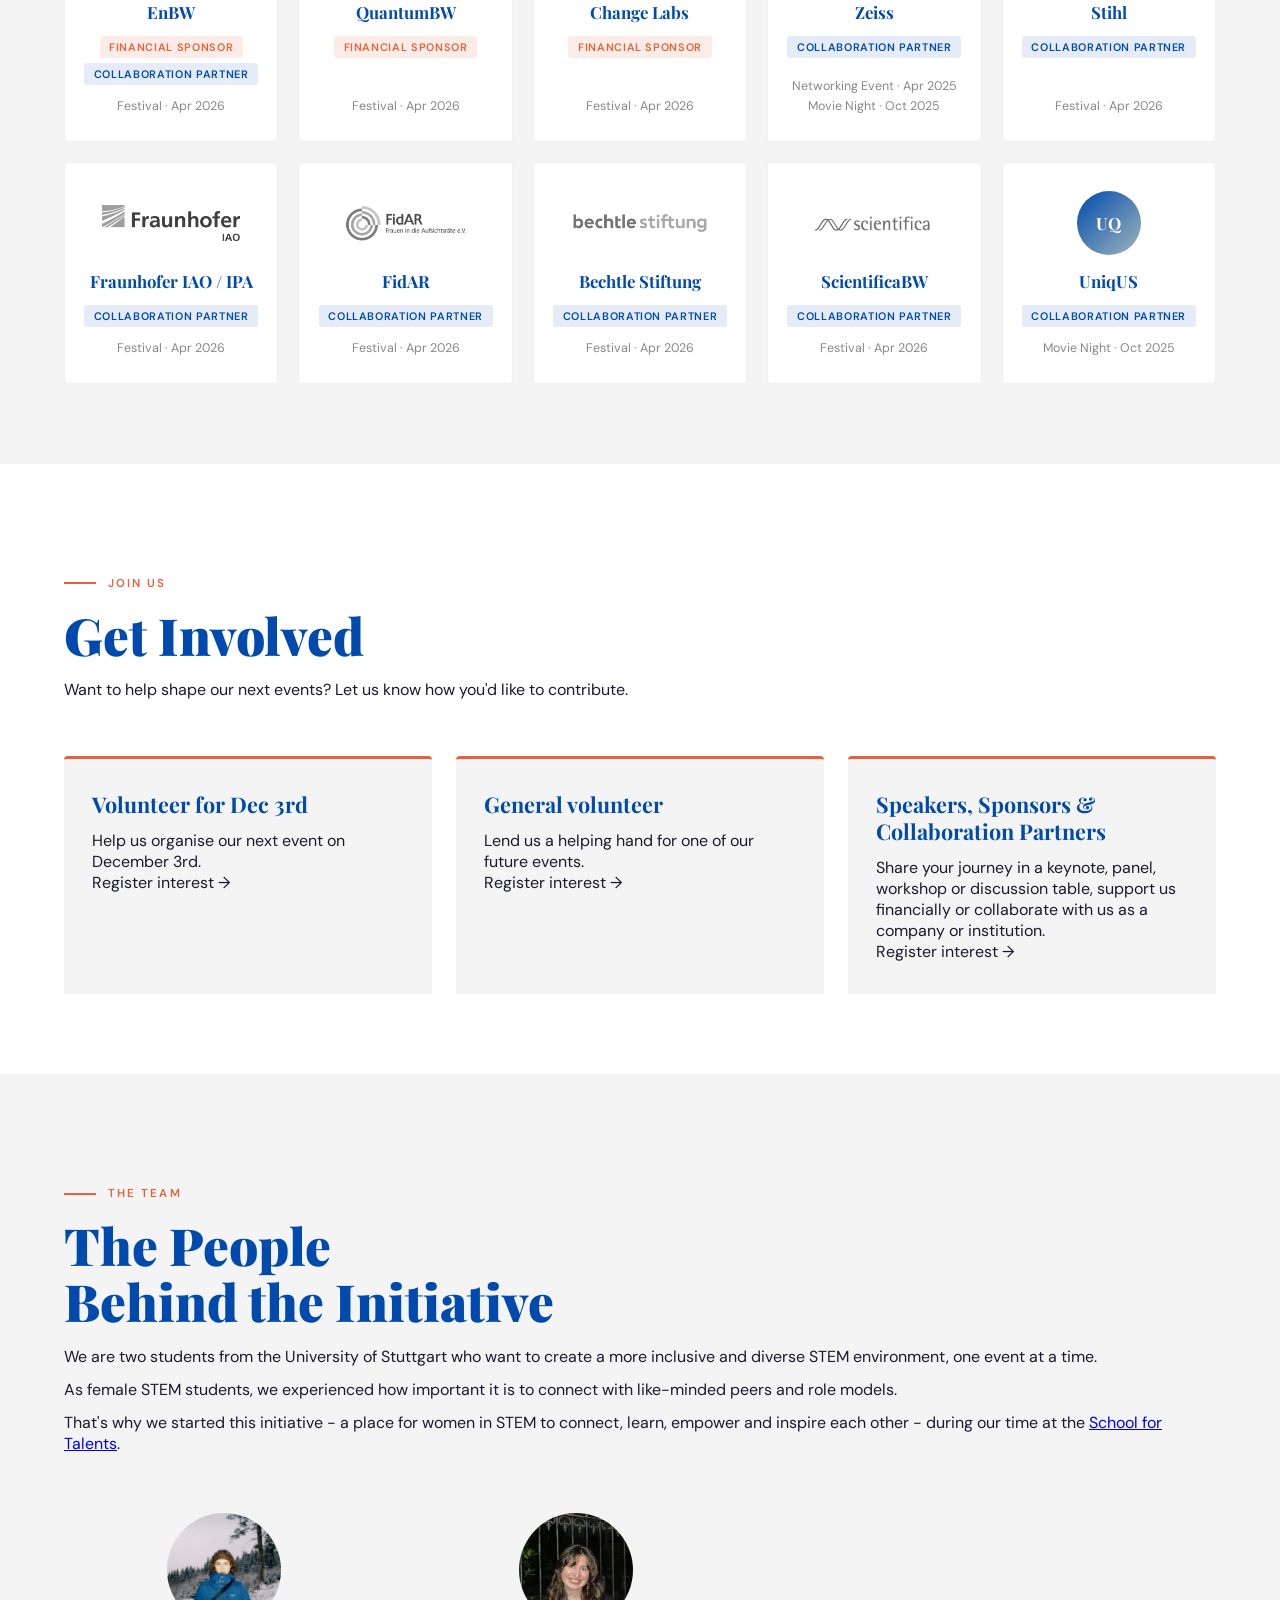
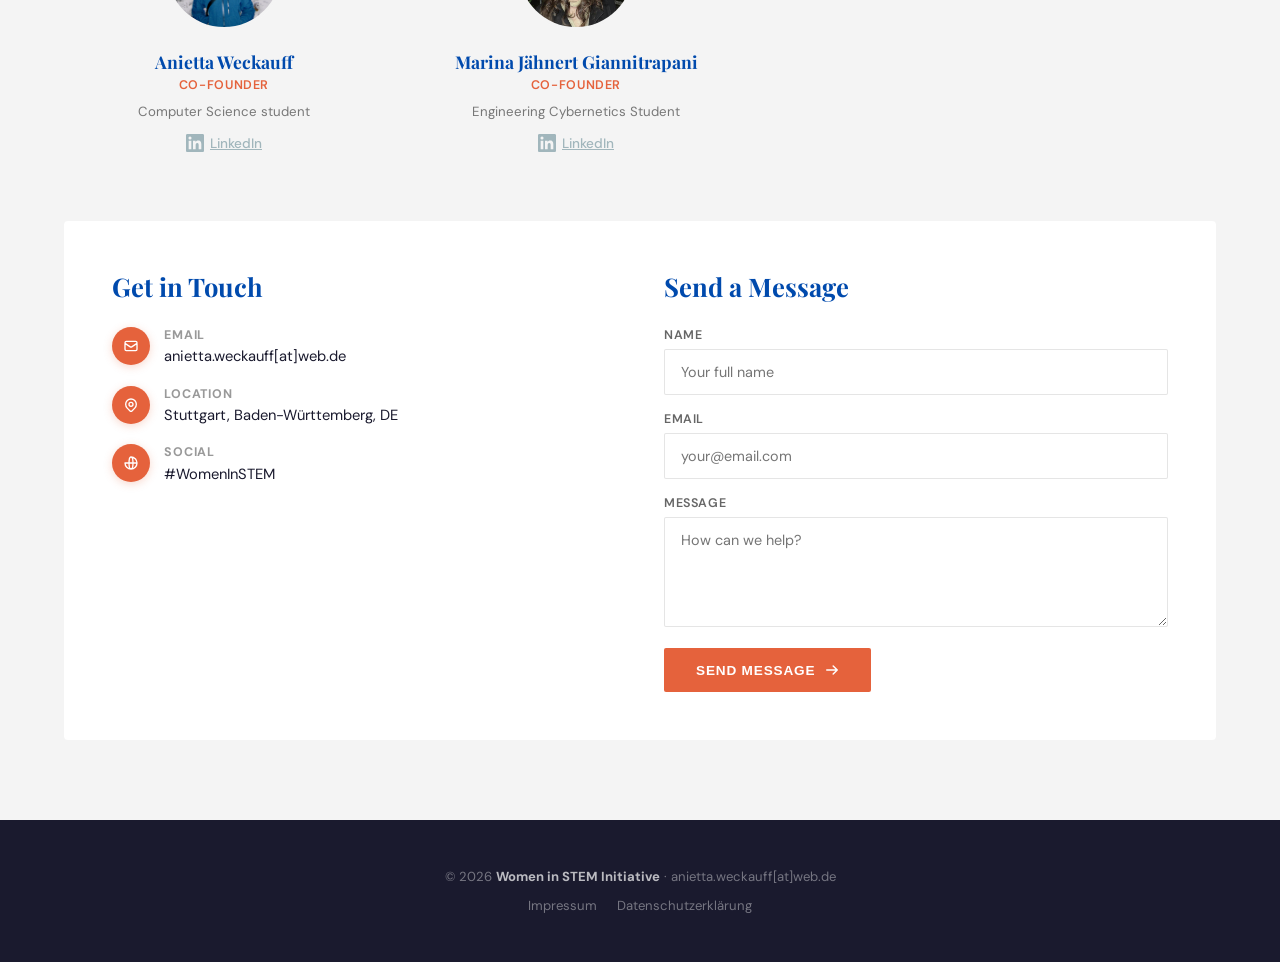
==== commit d9221e38: "fix" ====
--- a/index.html
+++ b/index.html
@@ -231,10 +231,12 @@
       <p>Our events are only possible thanks to the companies and institutions who support us financially or collaborate with us on content and speakers.</p>
     </div>
 
+    <!--
     <div class="partner-legend fade-up">
       <span class="partner-badge sponsor">Financial Sponsor</span>
       <span class="partner-badge partner">Collaboration Partner</span>
     </div>
+  -->
 
     <div class="partner-grid fade-up">
       <!--
--- a/style.css
+++ b/style.css
@@ -1140,7 +1140,7 @@
 
 /* Tile */
 .partner-tile {
-  background: var(--light);
+  background: var(--white);
   border: 1px solid rgba(0,0,0,0.06);
   border-radius: 4px;
   padding: 1.75rem 1.25rem 1.5rem;
@@ -1223,7 +1223,7 @@
   gap: 1.5rem;
 }
 .involve-card {
-  background: var(--white);
+  background: var(--light);
   border-radius: 4px;
   border-top: 3px solid var(--coral);
   padding: 2rem 1.75rem;
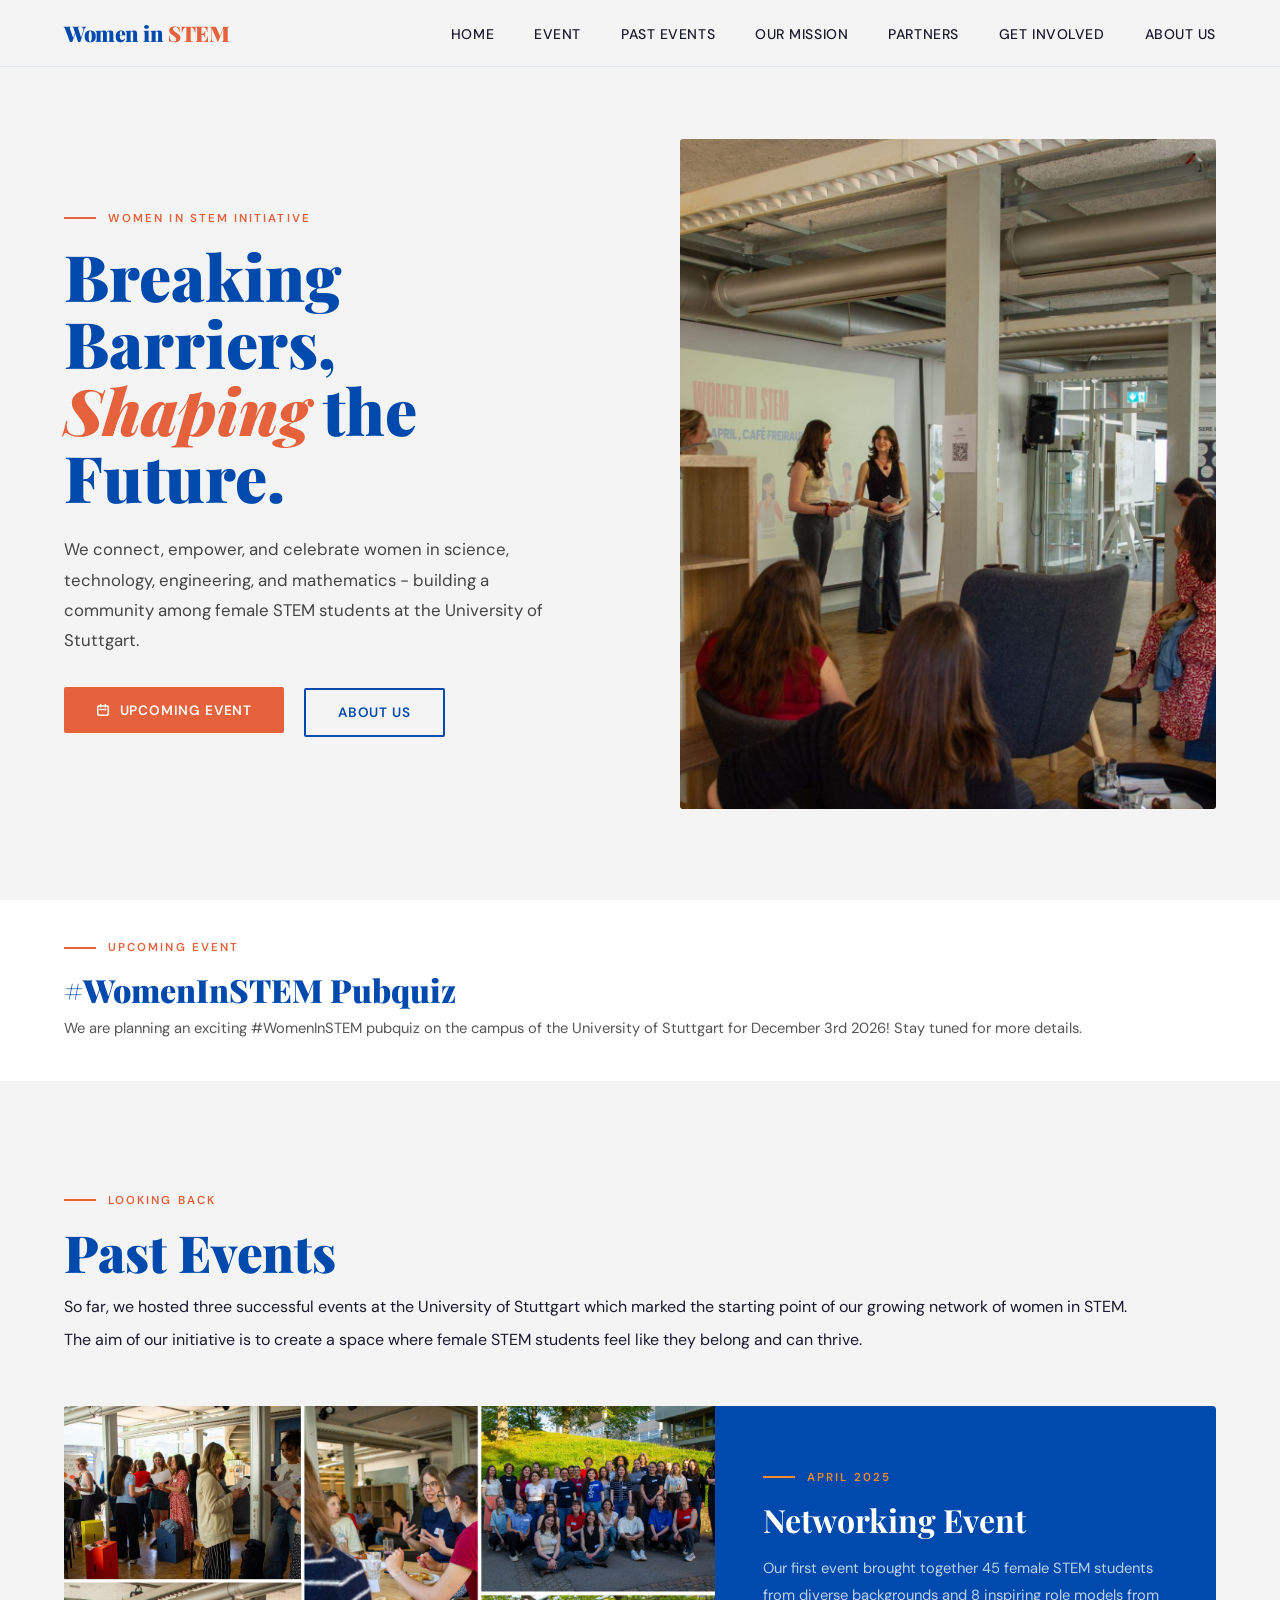
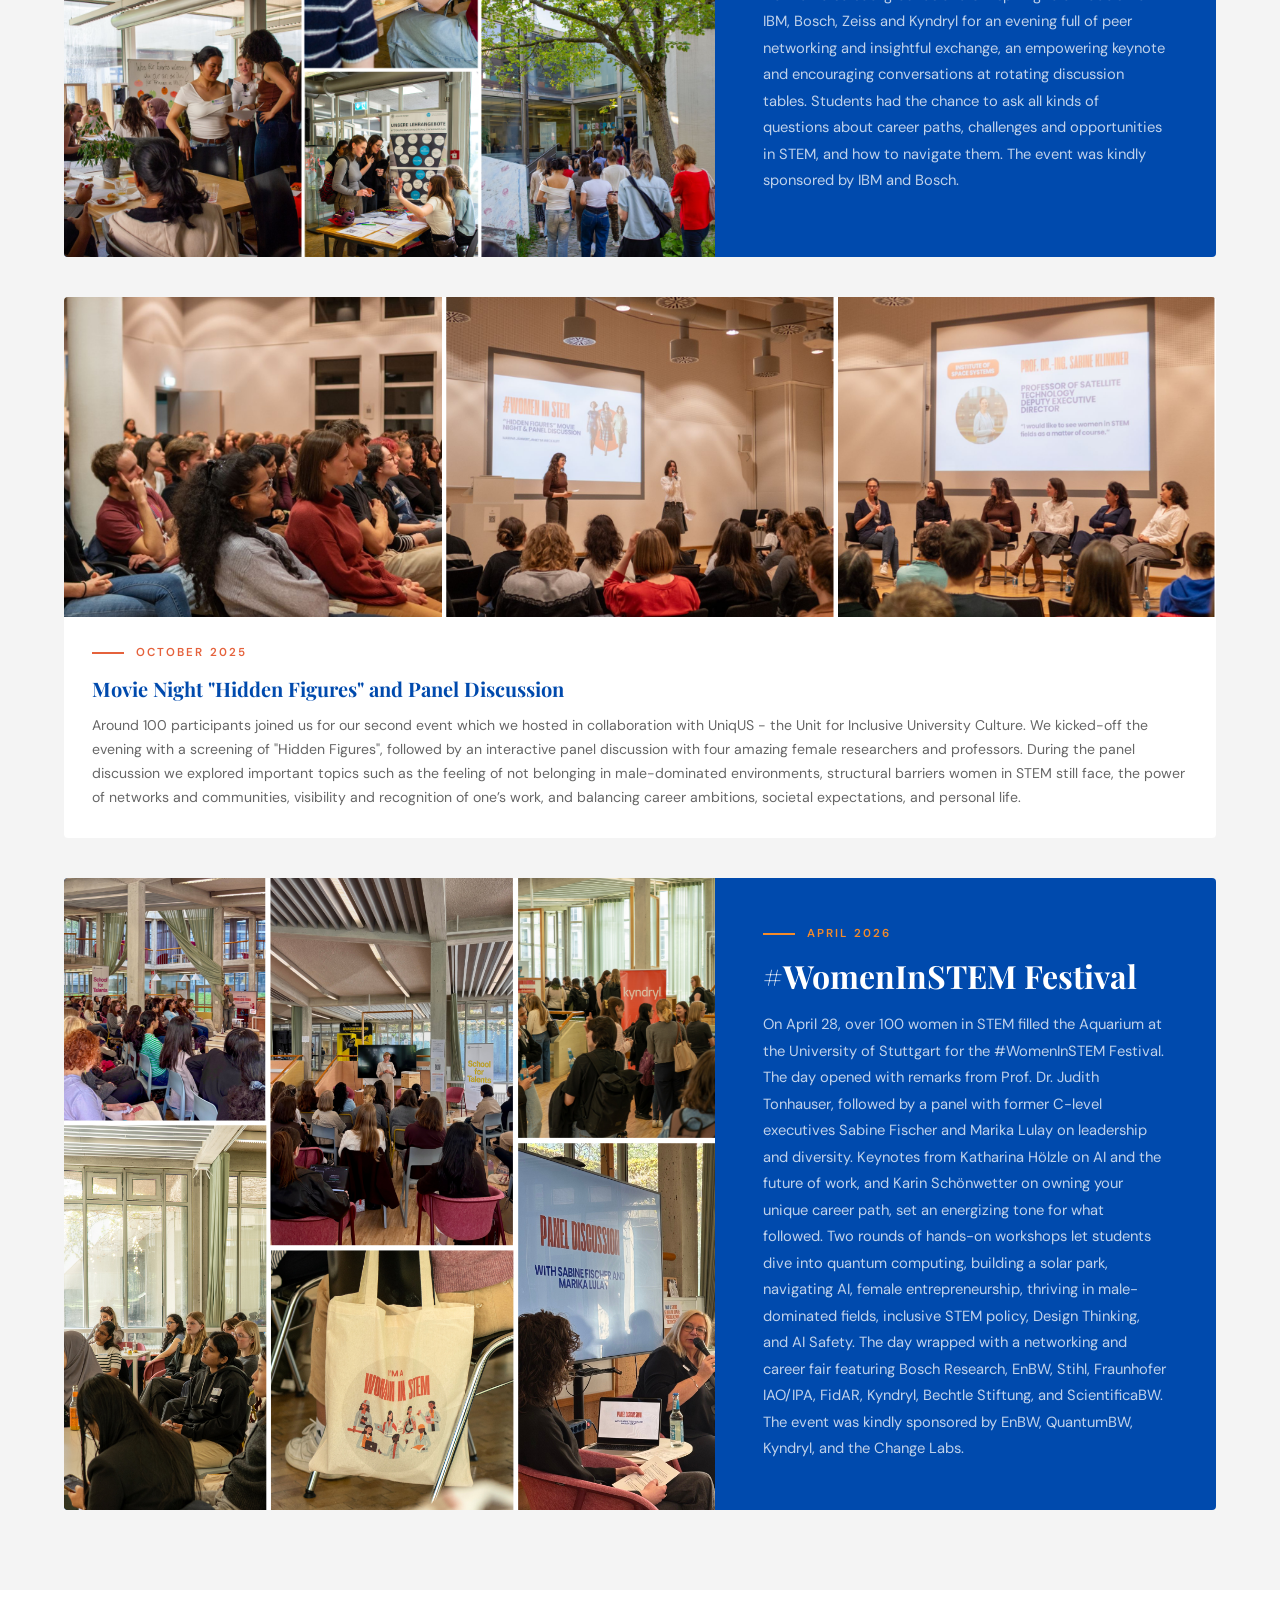
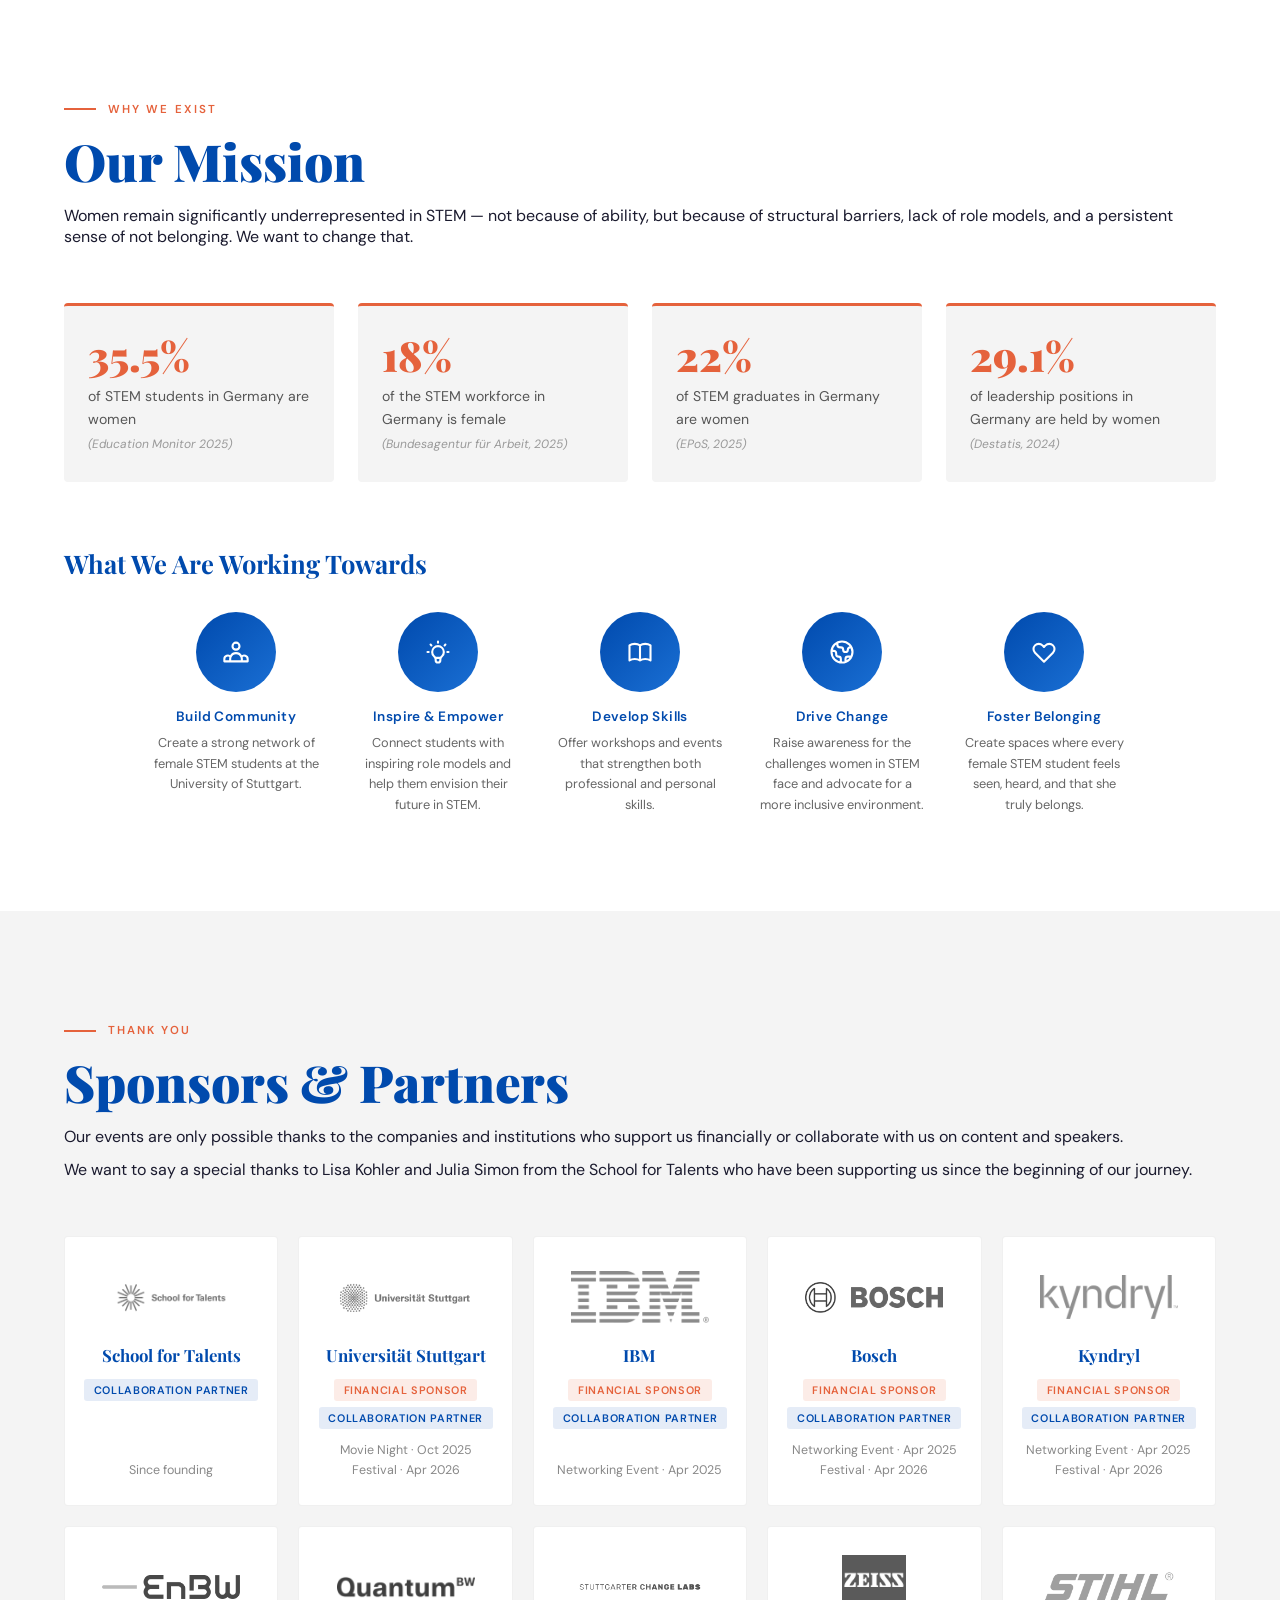
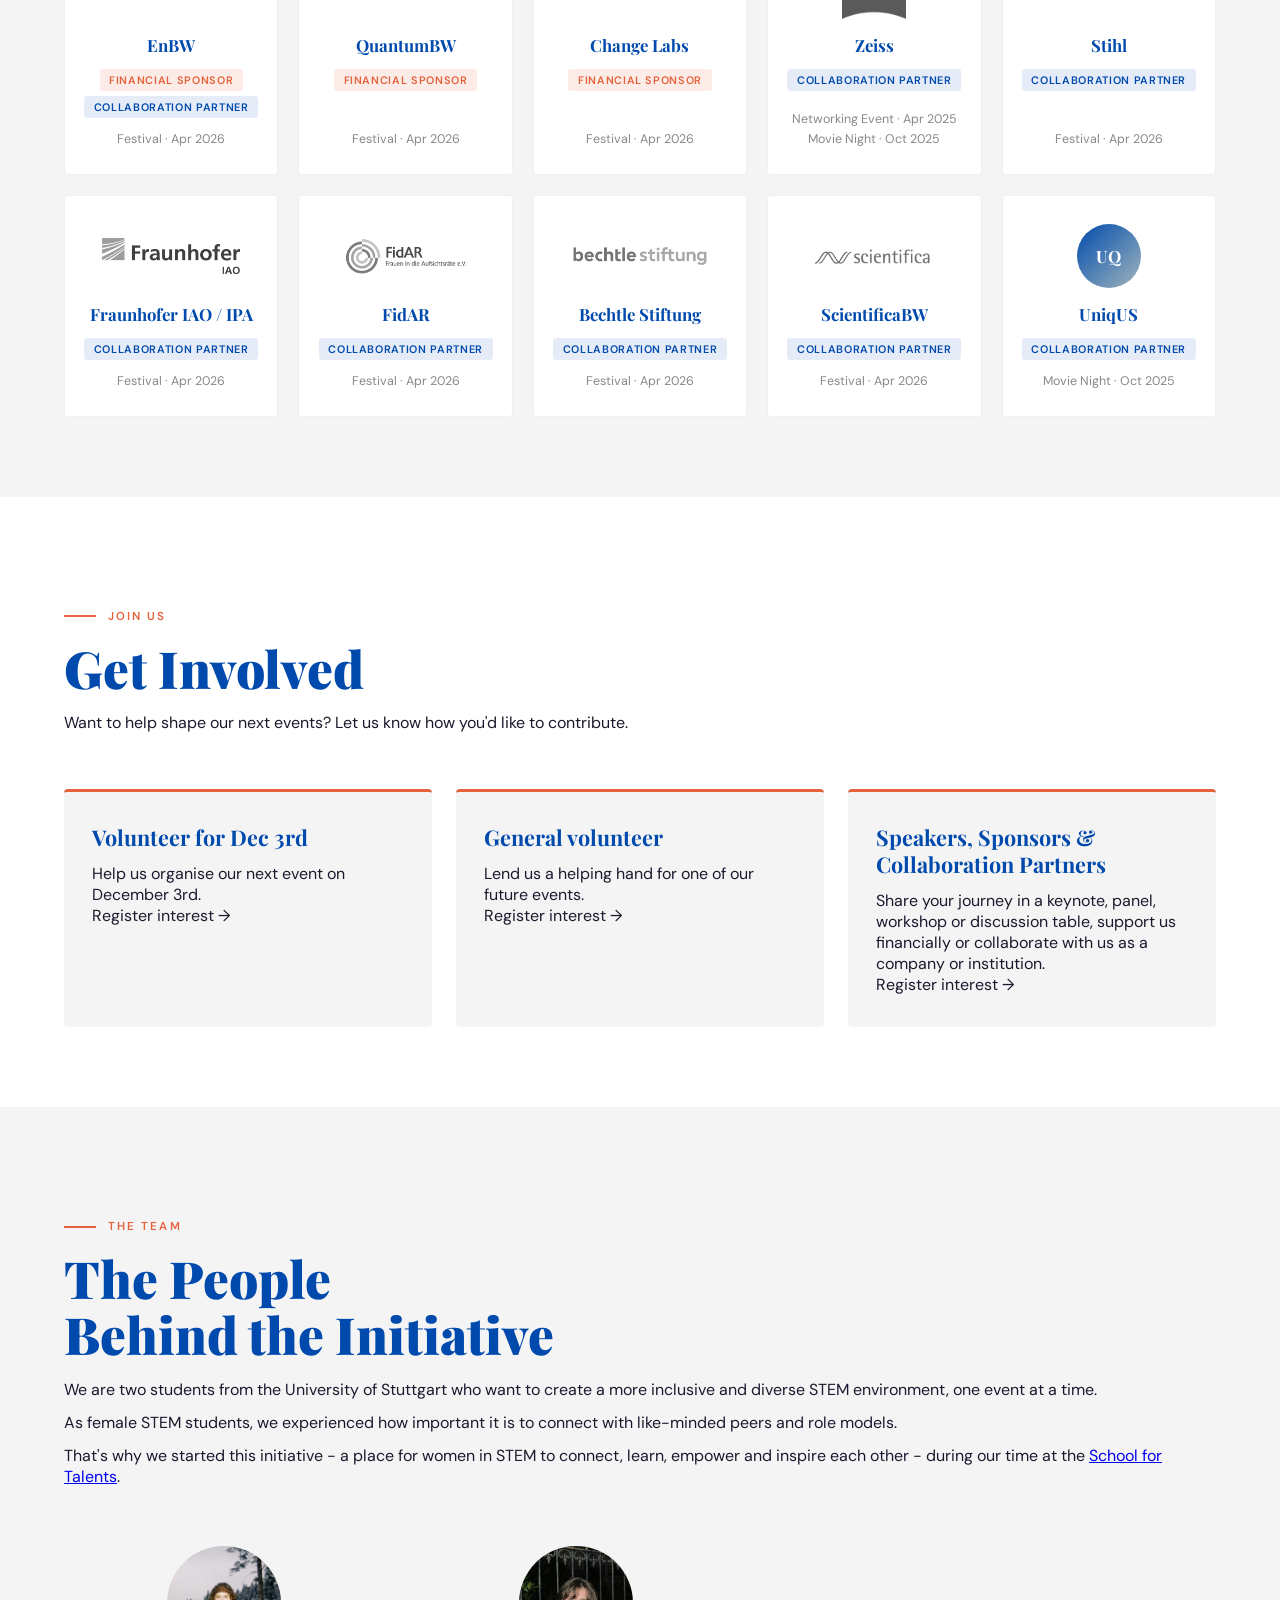
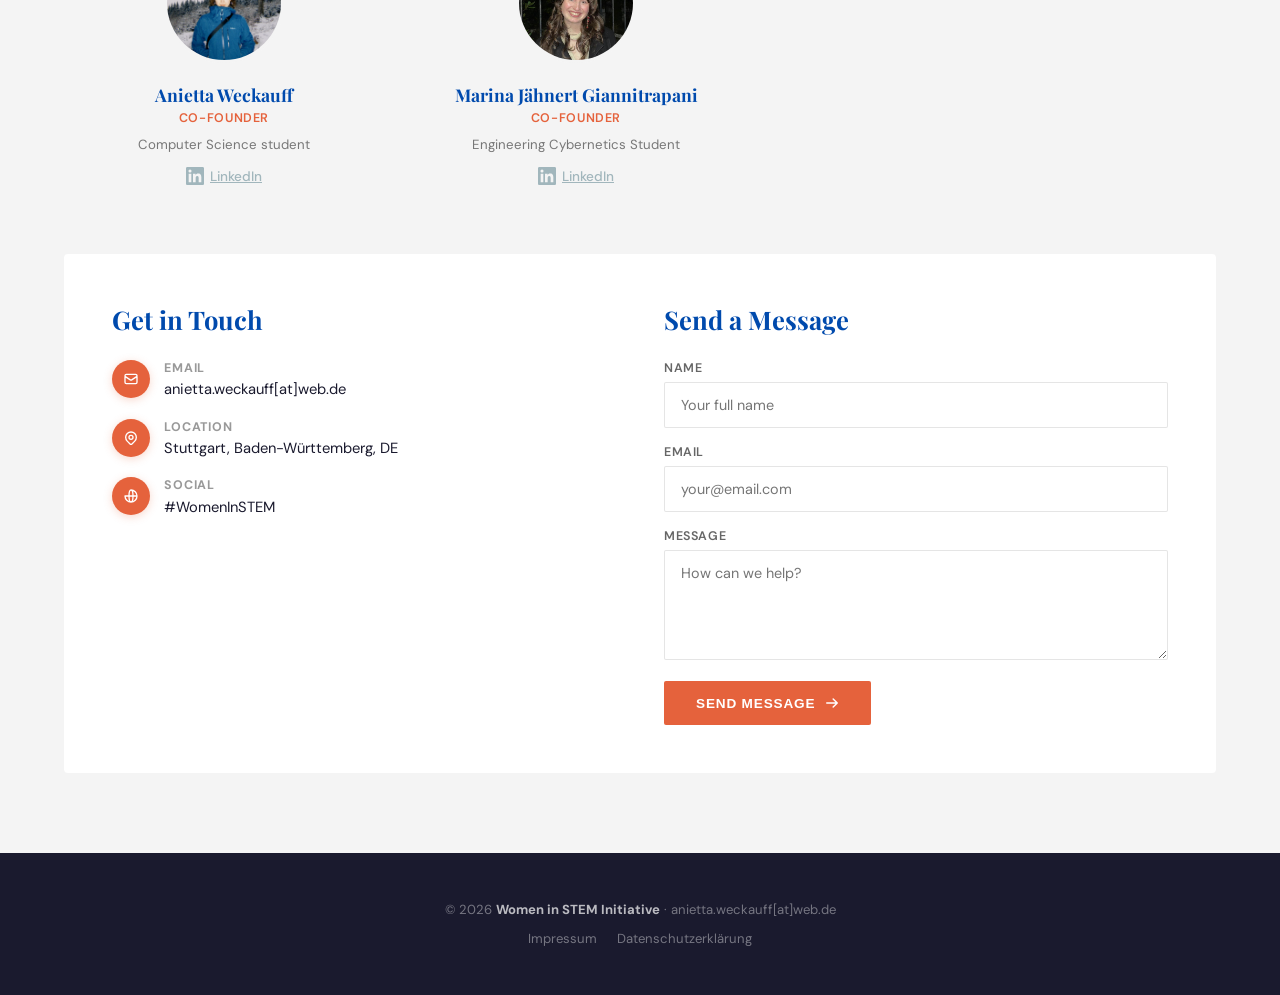
==== commit 52e06322: "thanks" ====
--- a/index.html
+++ b/index.html
@@ -229,6 +229,7 @@
       <div class="section-label">Thank You</div>
       <h2>Sponsors &amp; Partners</h2>
       <p>Our events are only possible thanks to the companies and institutions who support us financially or collaborate with us on content and speakers.</p>
+      <p>We want to say a special thanks to Lisa Kohler and Julia Simon from the School for Talents who have been supporting us since the beginning of our journey.</p>
     </div>
 
     <!--
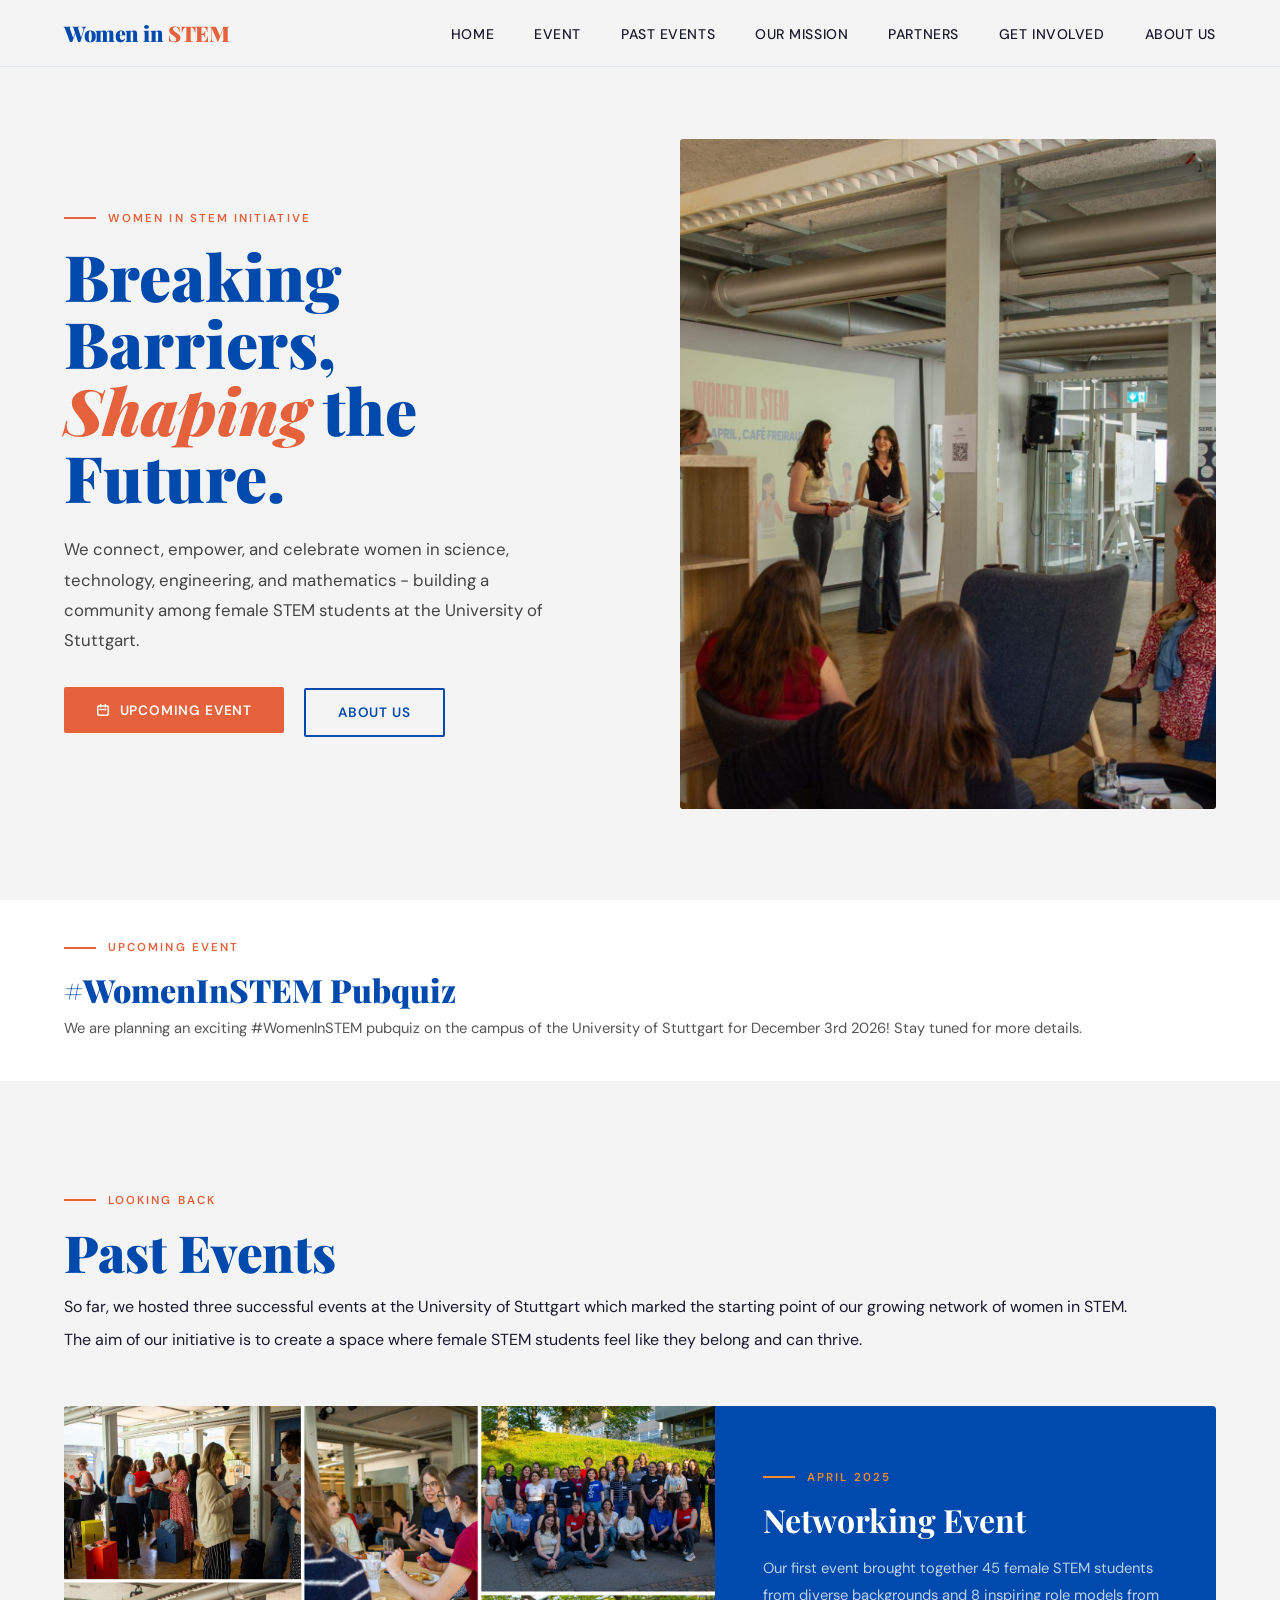
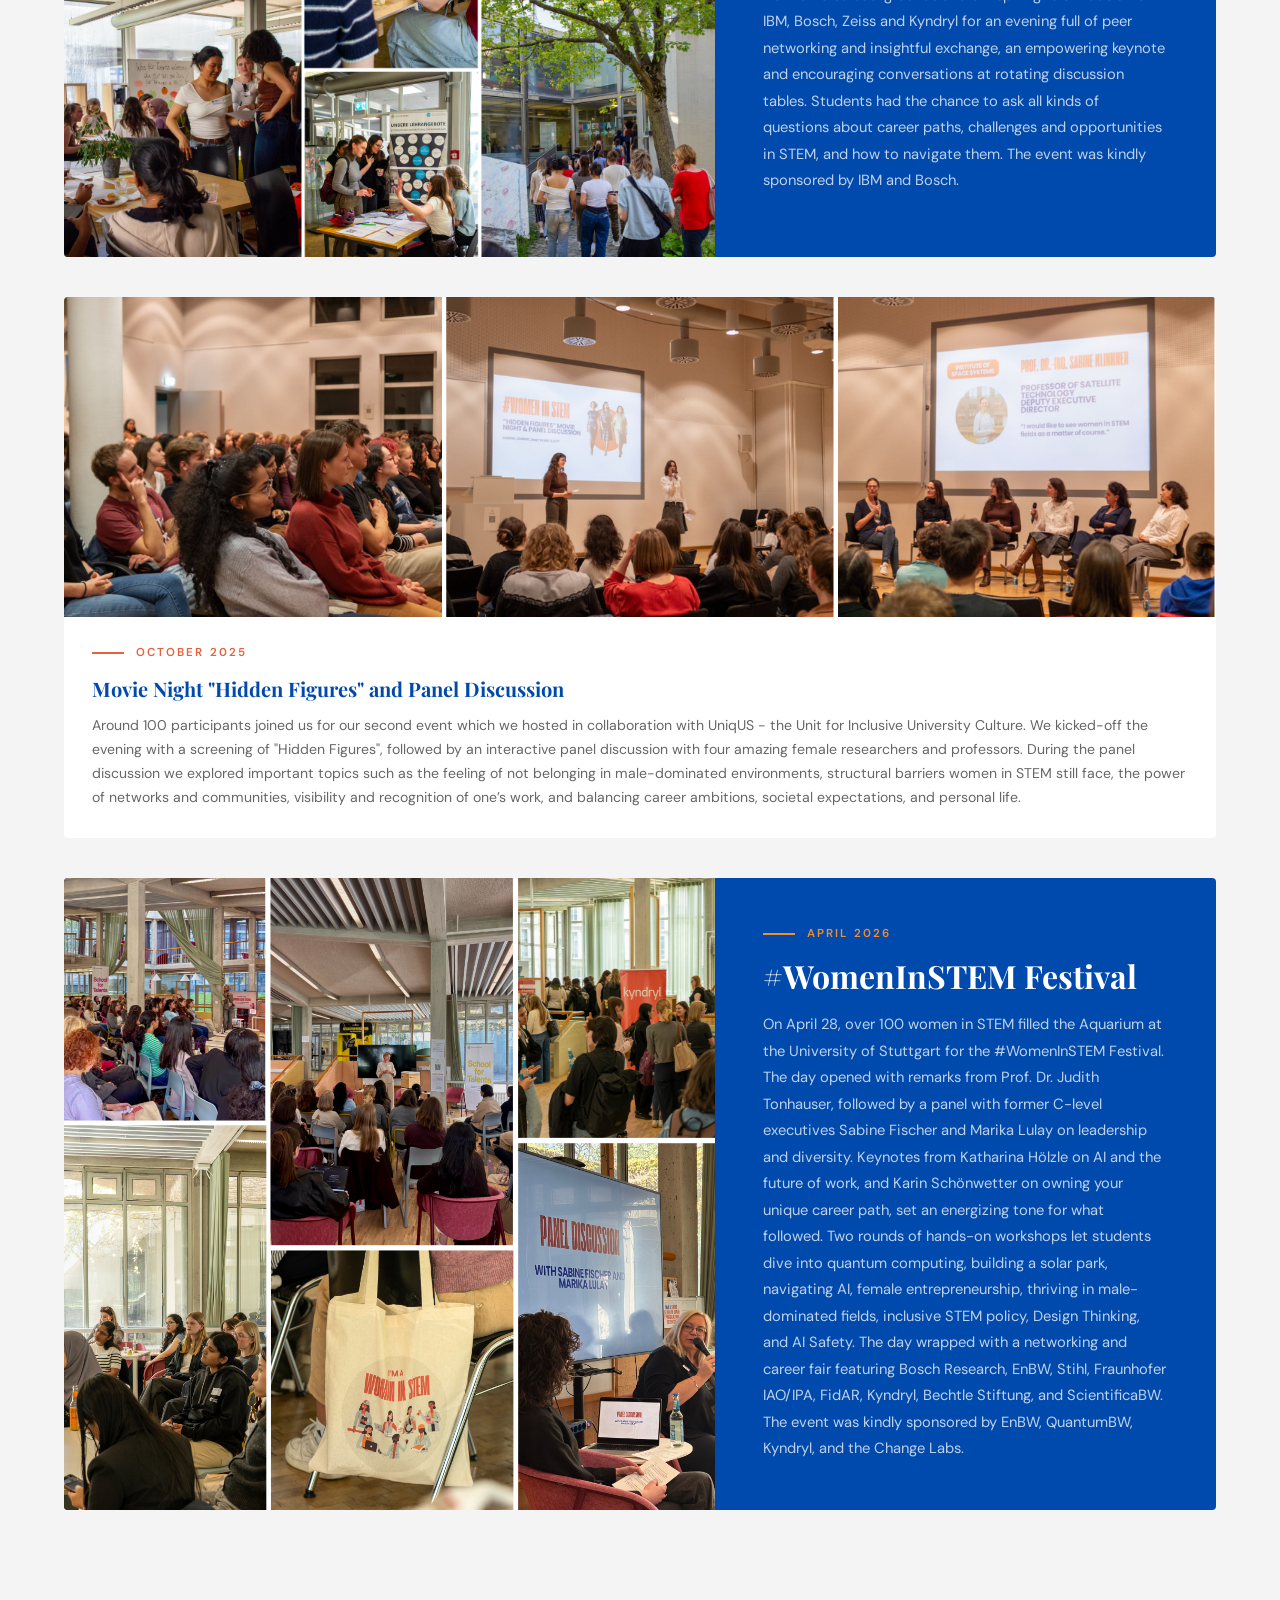
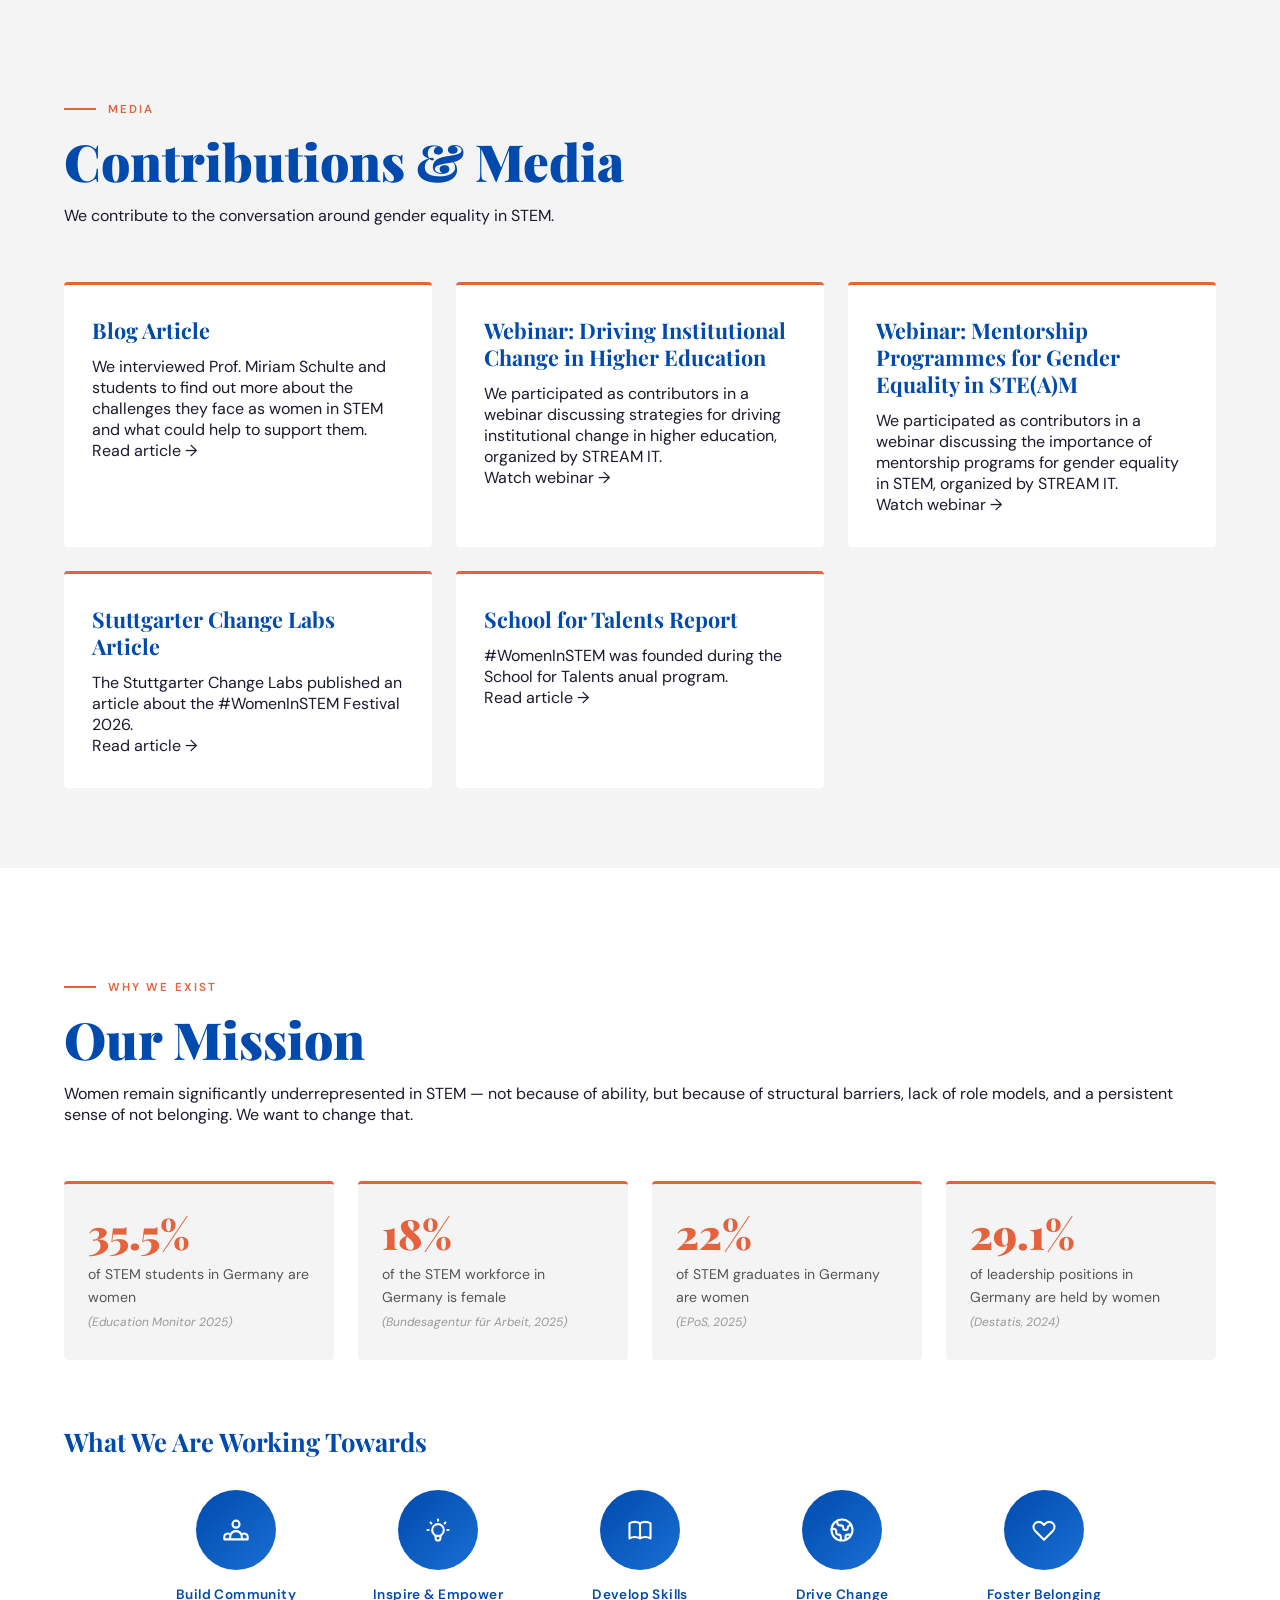
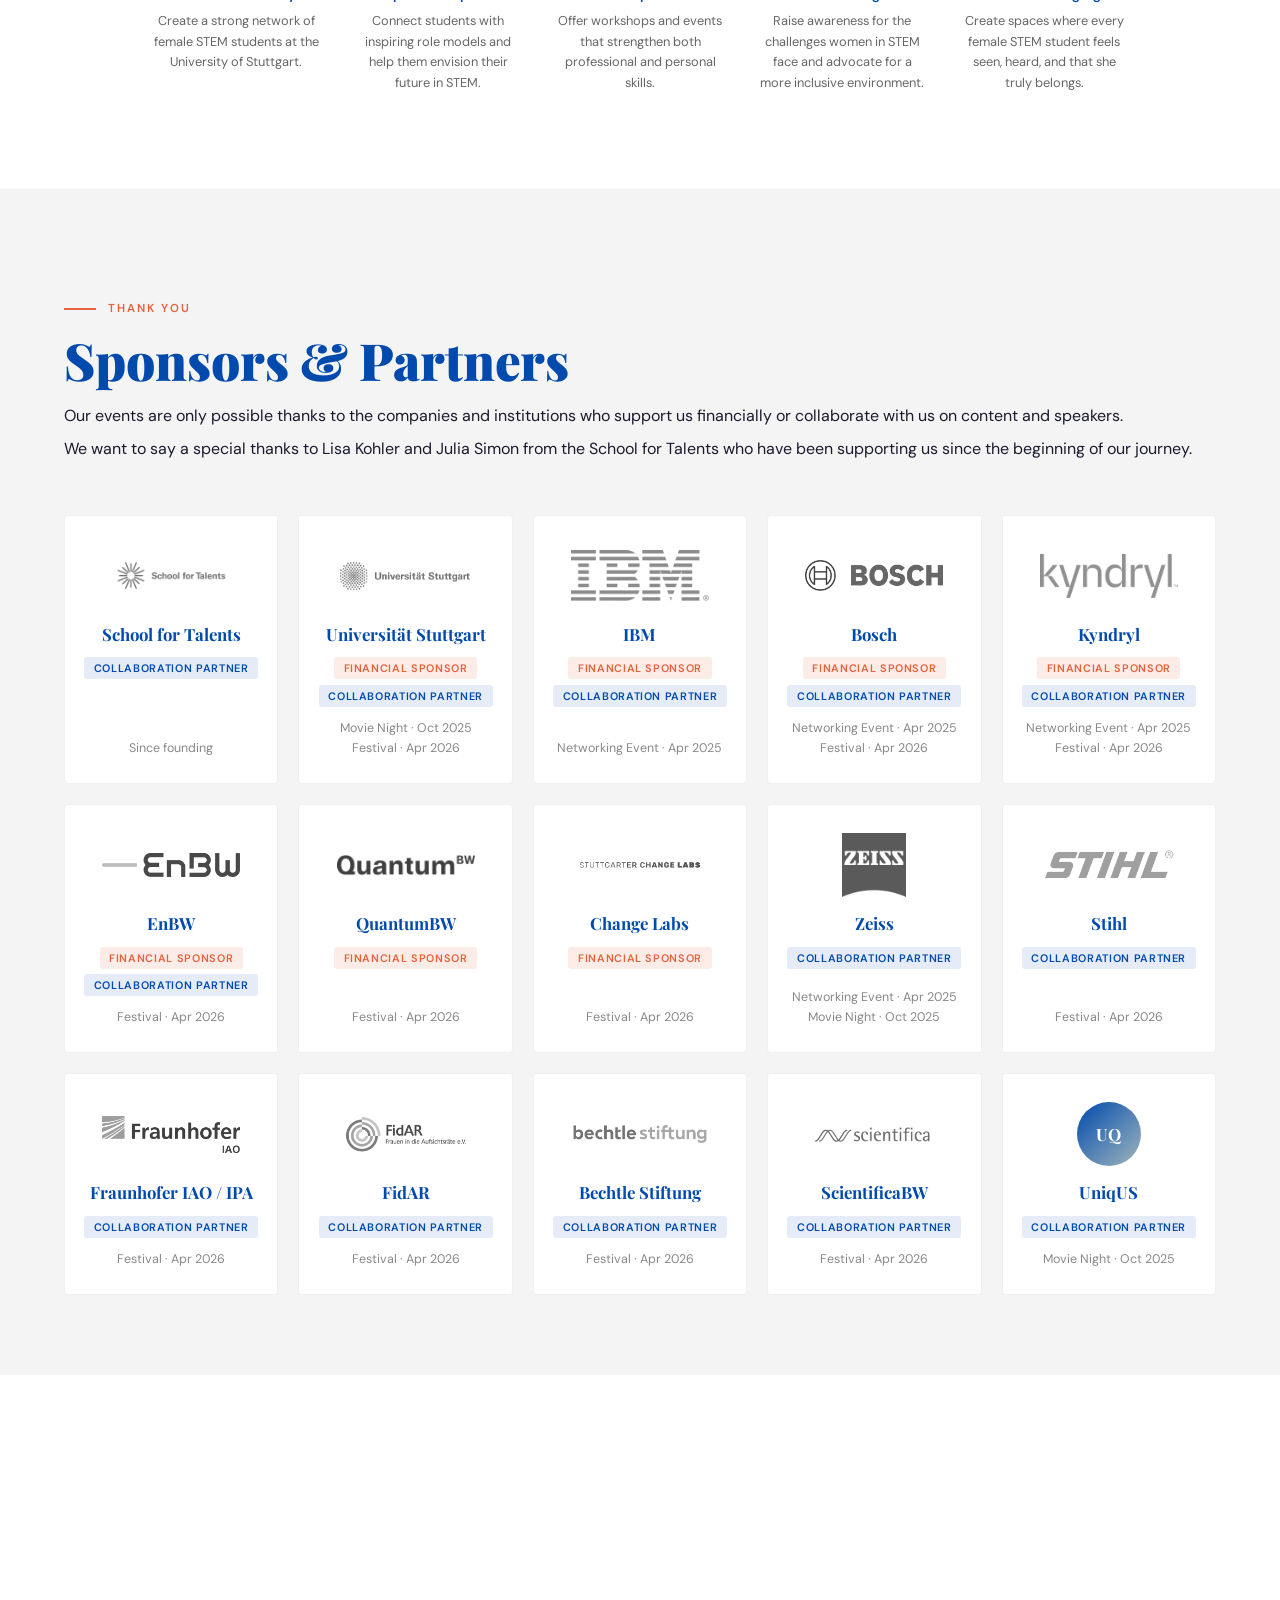
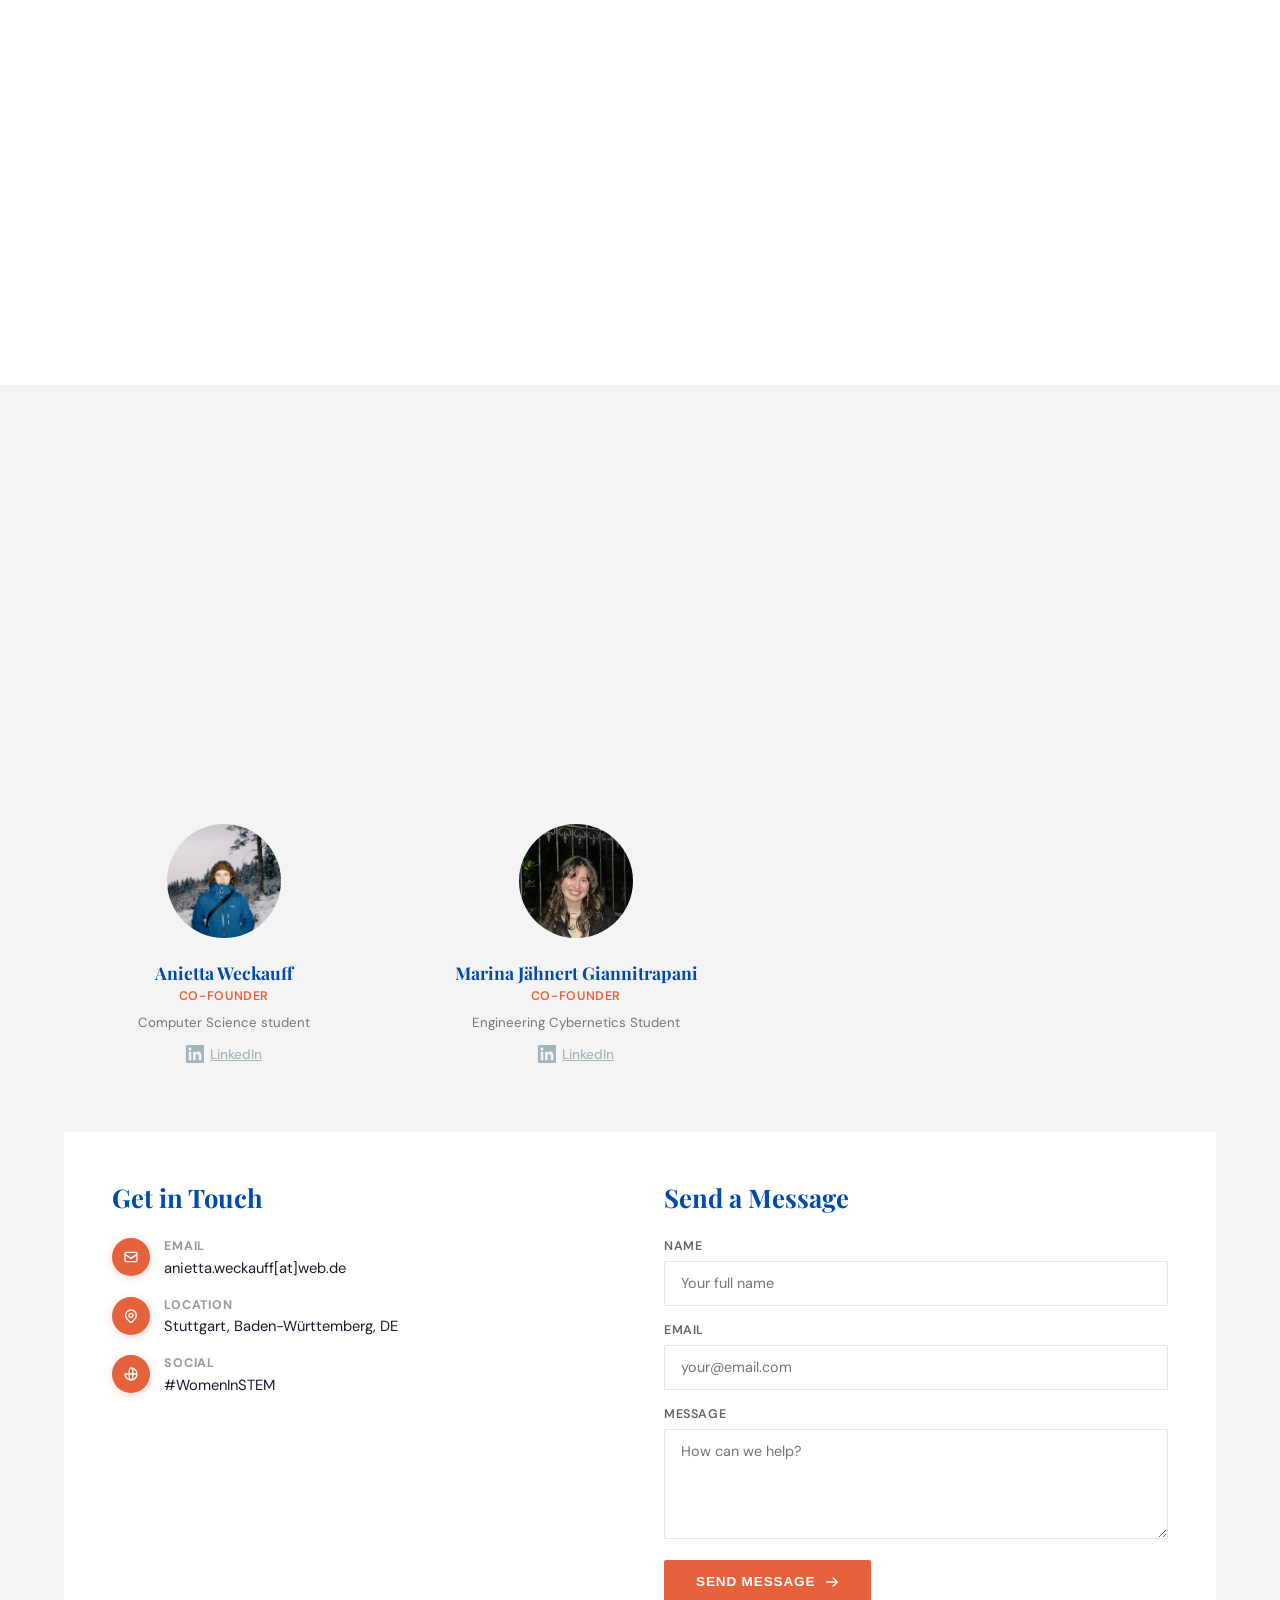
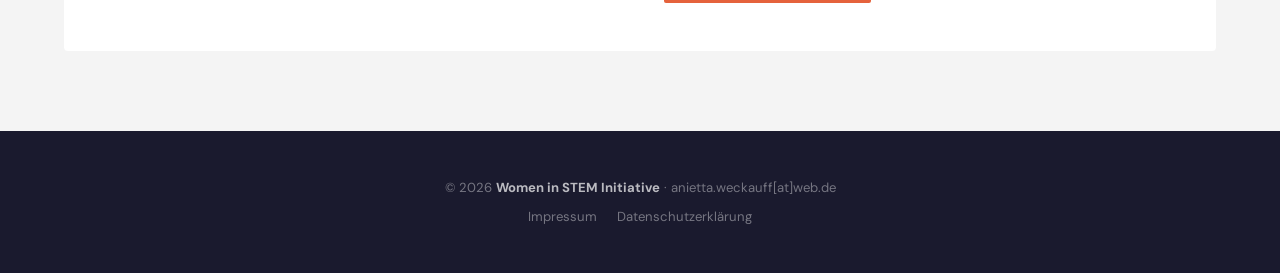
==== commit 13dbd053: "addition" ====
--- a/index.html
+++ b/index.html
@@ -137,6 +137,45 @@
       </div>
 
 
+    </div>
+  </div>
+</section>
+
+<!-- ─── GET INVOLVED ─── -->
+<section id="media">
+  <div class="section-inner">
+    <div class="past-header fade-up">
+      <div class="section-label">Media</div>
+      <h2>Contributions & Media</h2>
+      <p>We contribute to the conversation around gender equality in STEM.</p>
+    </div>
+
+    <div class="media-grid fade-up">
+      <a class="media-card" href="https://www.usus.uni-stuttgart.de/blog/frauen-in-mint/" target="_blank" rel="noopener">
+        <h3>Blog Article</h3>
+        <p>We interviewed Prof. Miriam Schulte and students to find out more about the challenges they face as women in STEM and what could help to support them.</p>
+        <span class="media-cta">Read article →</span>
+      </a>
+      <a class="media-card" href="https://www.youtube.com/watch?v=xKlp0oDSWhY" target="_blank" rel="noopener">
+        <h3>Webinar: Driving Institutional Change in Higher Education</h3>
+        <p>We participated as contributors in a webinar discussing strategies for driving institutional change in higher education, organized by STREAM IT.</p>
+        <span class="media-cta">Watch webinar →</span>
+      </a>
+      <a class="media-card" href="https://www.youtube.com/watch?v=MwSoW_w4D0A" target="_blank" rel="noopener">
+        <h3>Webinar: Mentorship Programmes for Gender Equality in STE(A)M</h3>
+        <p>We participated as contributors in a webinar discussing the importance of mentorship programs for gender equality in STEM, organized by STREAM IT.</p>
+        <span class="media-cta">Watch webinar →</span>
+      </a>
+        <a class="media-card" href="https://www.project.uni-stuttgart.de/changelabs/projekte/womeninstem-festival-2026/" target="_blank" rel="noopener">
+        <h3>Stuttgarter Change Labs Article</h3>
+        <p>The Stuttgarter Change Labs published an article about the #WomenInSTEM Festival 2026.</p>
+        <span class="media-cta">Read article →</span>
+      </a>
+        <a class="media-card" href="https://www.project.uni-stuttgart.de/school-for-talents/de/annual_program/Annual-Program-Archiv/annualprogram_2024/" target="_blank" rel="noopener">
+        <h3>School for Talents Report</h3>
+        <p>#WomenInSTEM was founded during the School for Talents anual program.</p>
+        <span class="media-cta">Read article →</span>
+      </a>
     </div>
   </div>
 </section>
--- a/style.css
+++ b/style.css
@@ -1122,6 +1122,7 @@
 /* ─── PARTNERS & GET INVOLVED ─── */
 #partners     { background: var(--light); }
 #get-involved { background: var(--white); min-height: auto; }
+#media       { background: var(--light); min-height: auto; }
 
 .past-header p + p { margin-top: 0.75rem; }
 
@@ -1243,4 +1244,32 @@
   line-height: 1.25;
   margin-bottom: 0.75rem;
 }
-.involve-ca+
+/* ─── MEDIA ─── */
+.media-grid {
+  background: var(--light);
+  display: grid;
+  grid-template-columns: repeat(3, 1fr);
+  gap: 1.5rem;
+}
+.media-card {
+  background-color: white;
+  border-radius: 4px;
+  border-top: 3px solid var(--coral);
+  padding: 2rem 1.75rem;
+  display: flex; flex-direction: column;
+  text-decoration: none;
+  color: inherit;
+  transition: transform 0.3s, box-shadow 0.3s;
+}
+.media-card:hover {
+  transform: translateY(-6px);
+  box-shadow: 0 20px 50px rgba(0,0,0,0.1);
+}
+.media-card h3 {
+  font-family: 'Playfair Display', serif;
+  font-size: 1.35rem;
+  color: var(--blue);
+  line-height: 1.25;
+  margin-bottom: 0.75rem;
+}
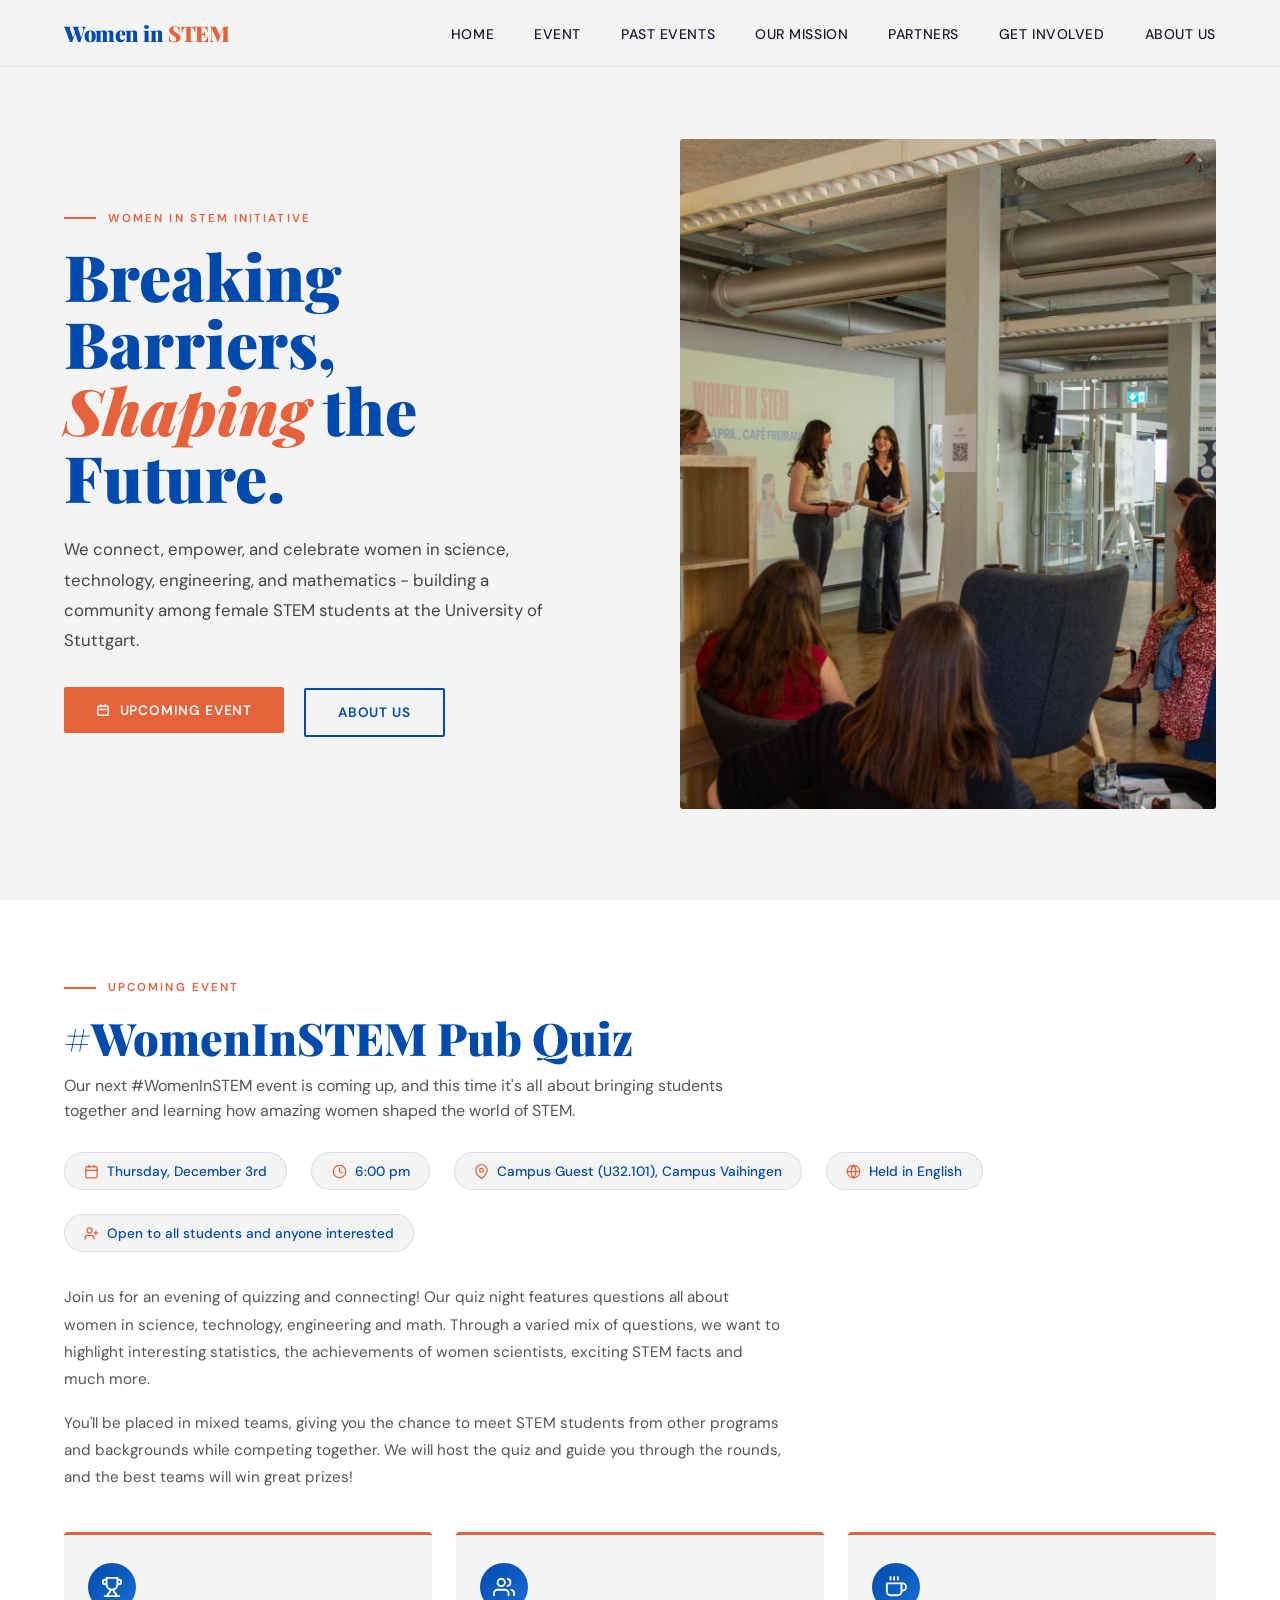
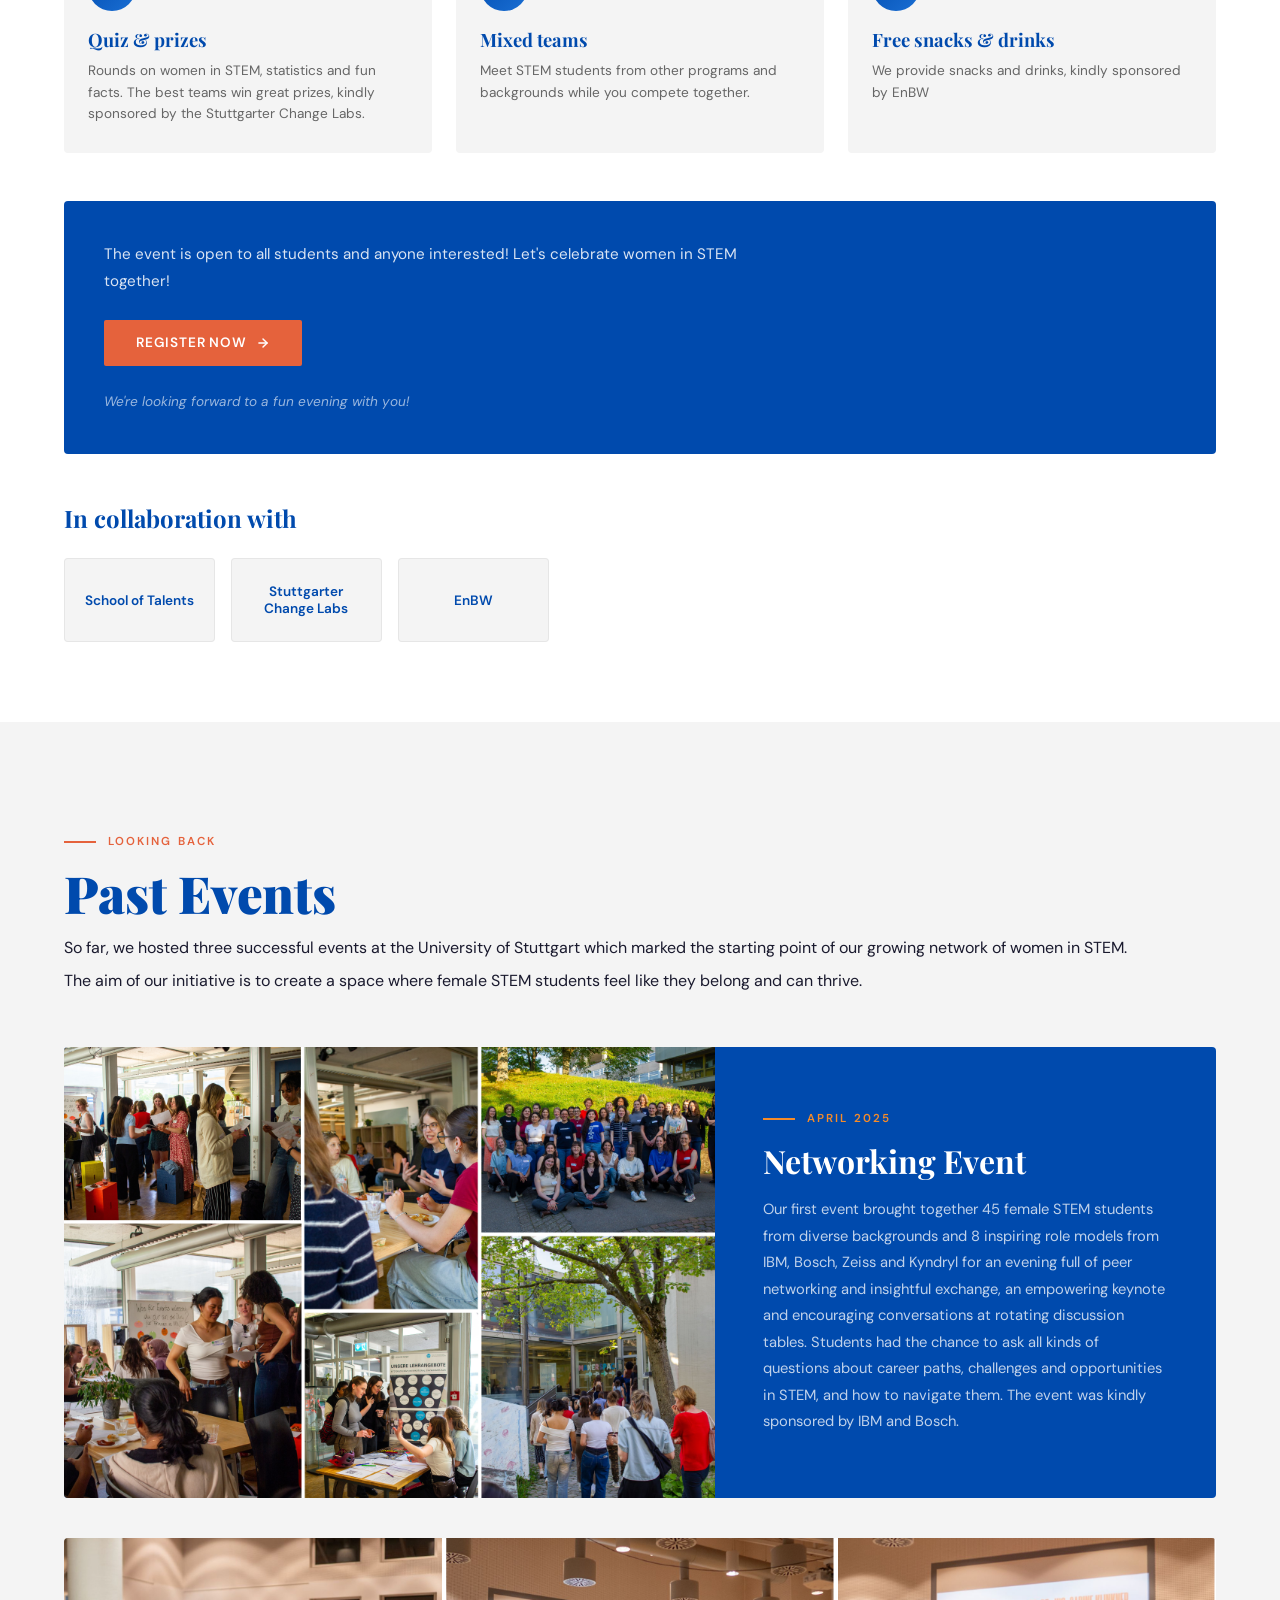
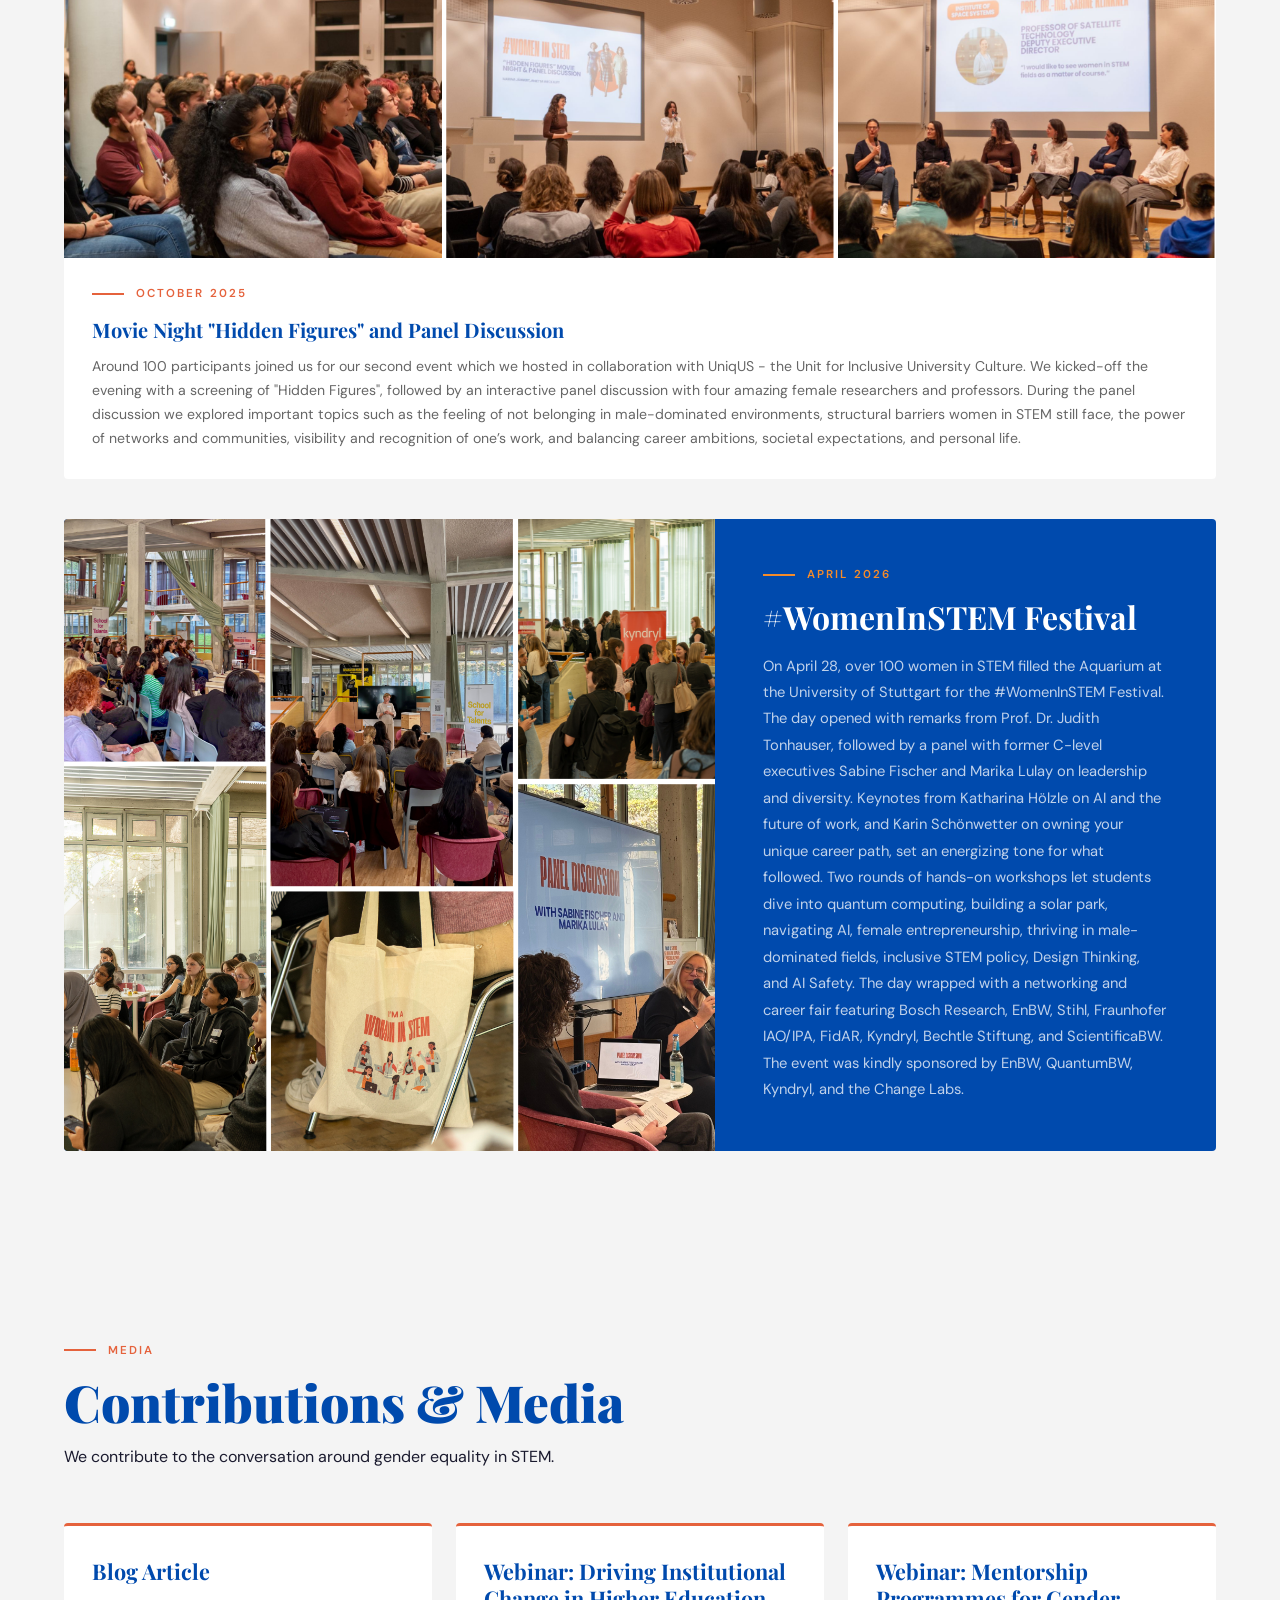
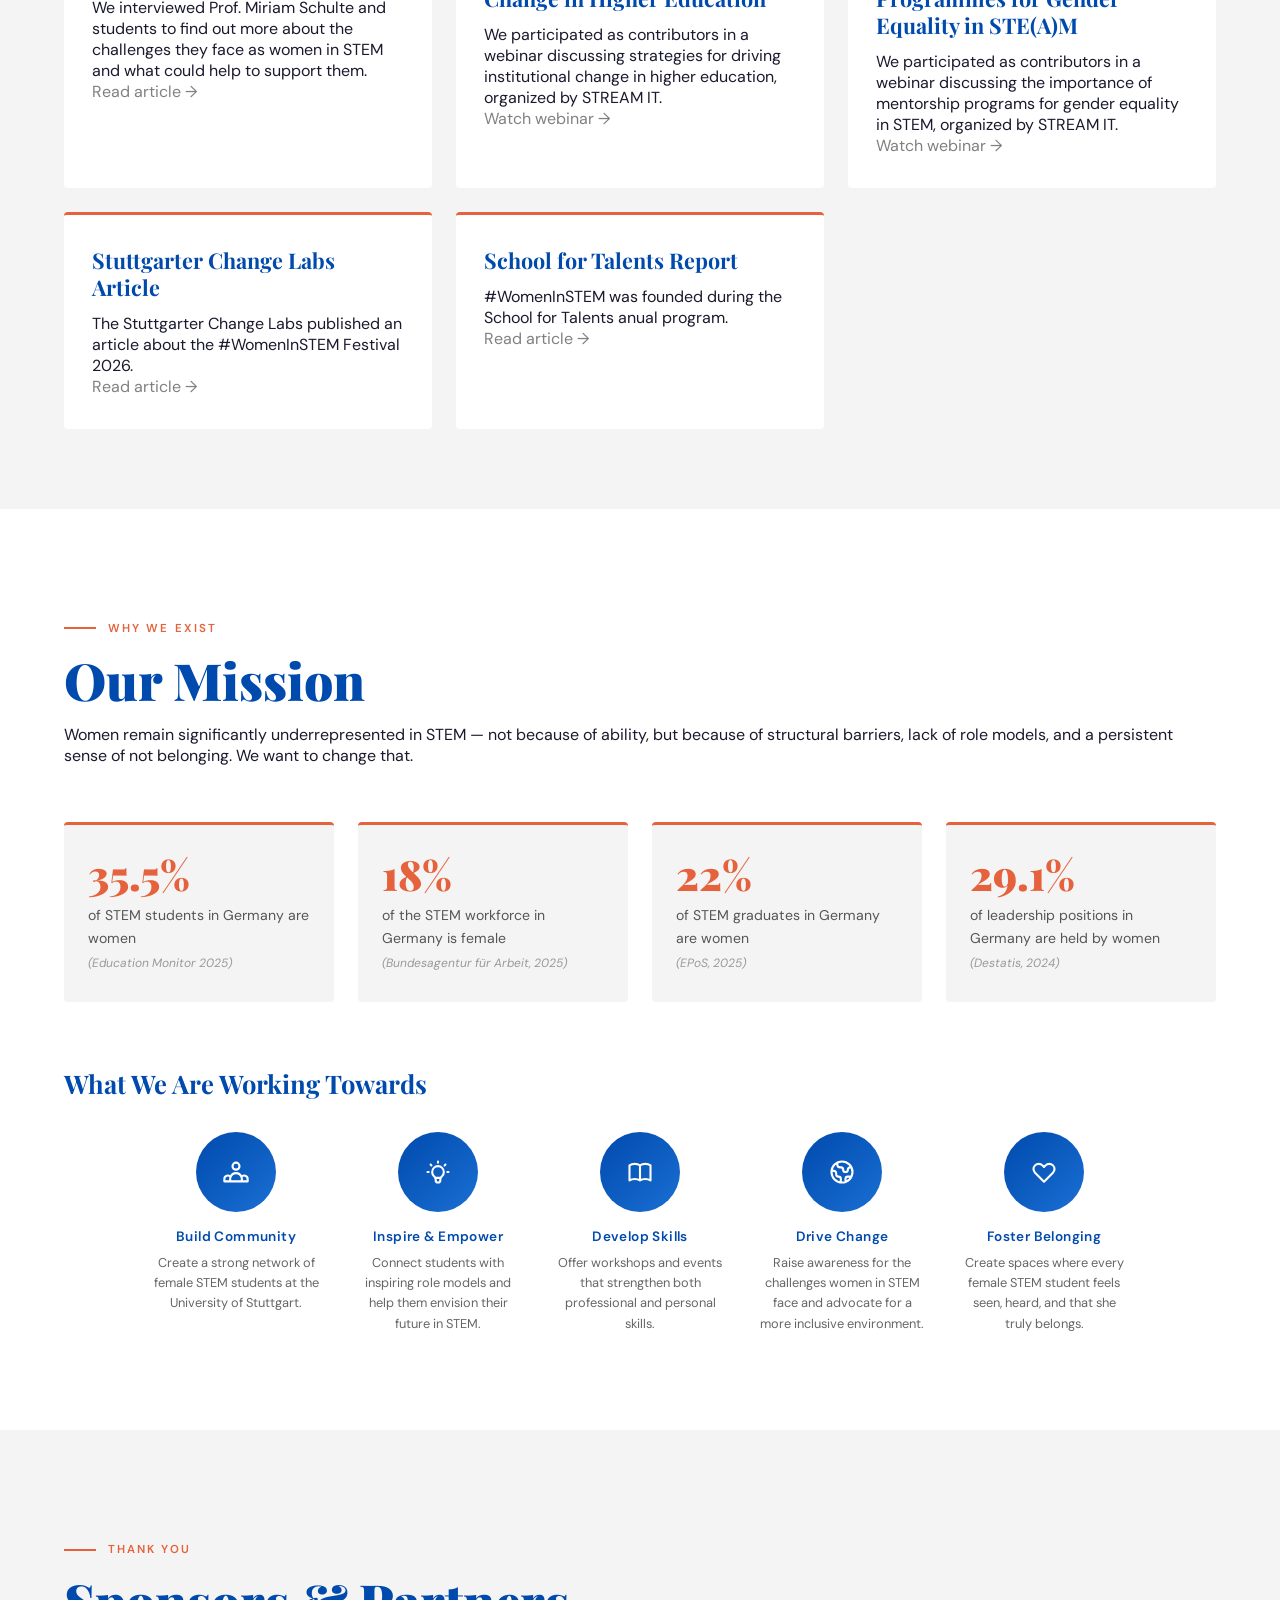
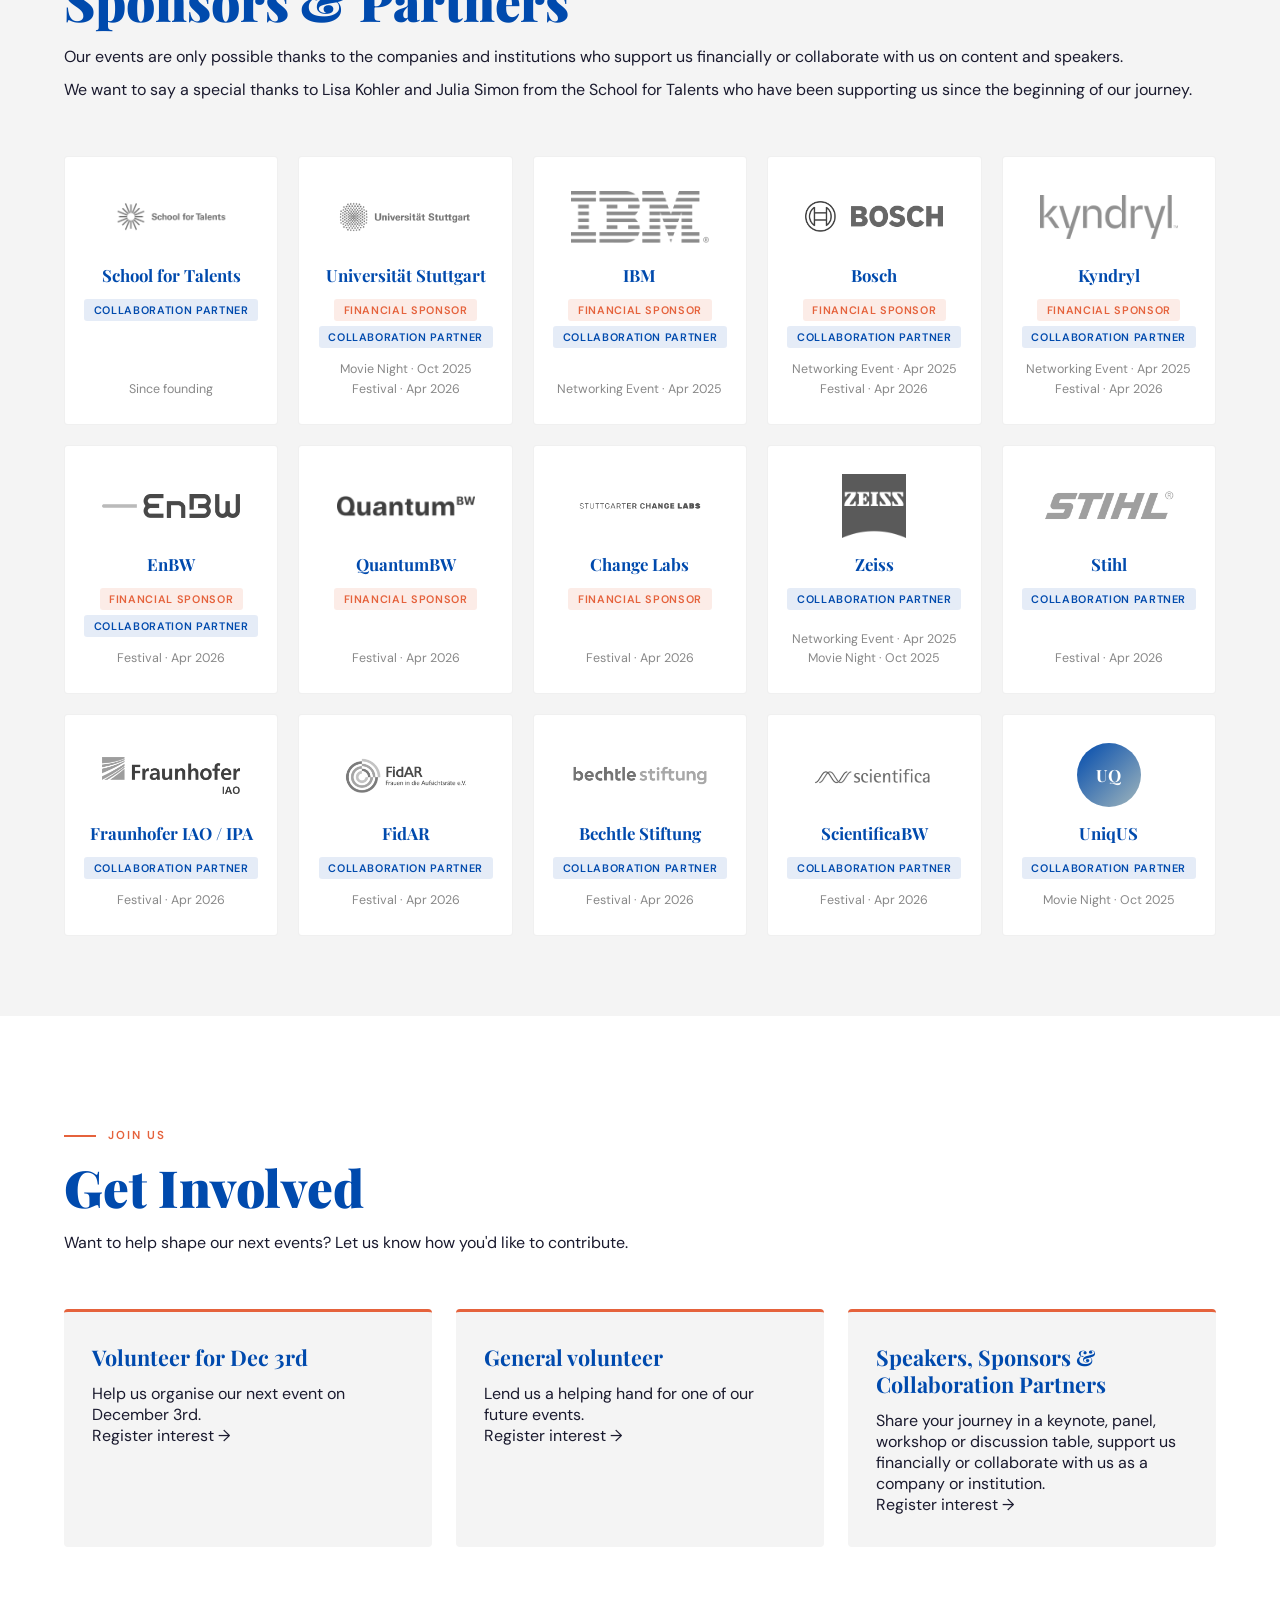
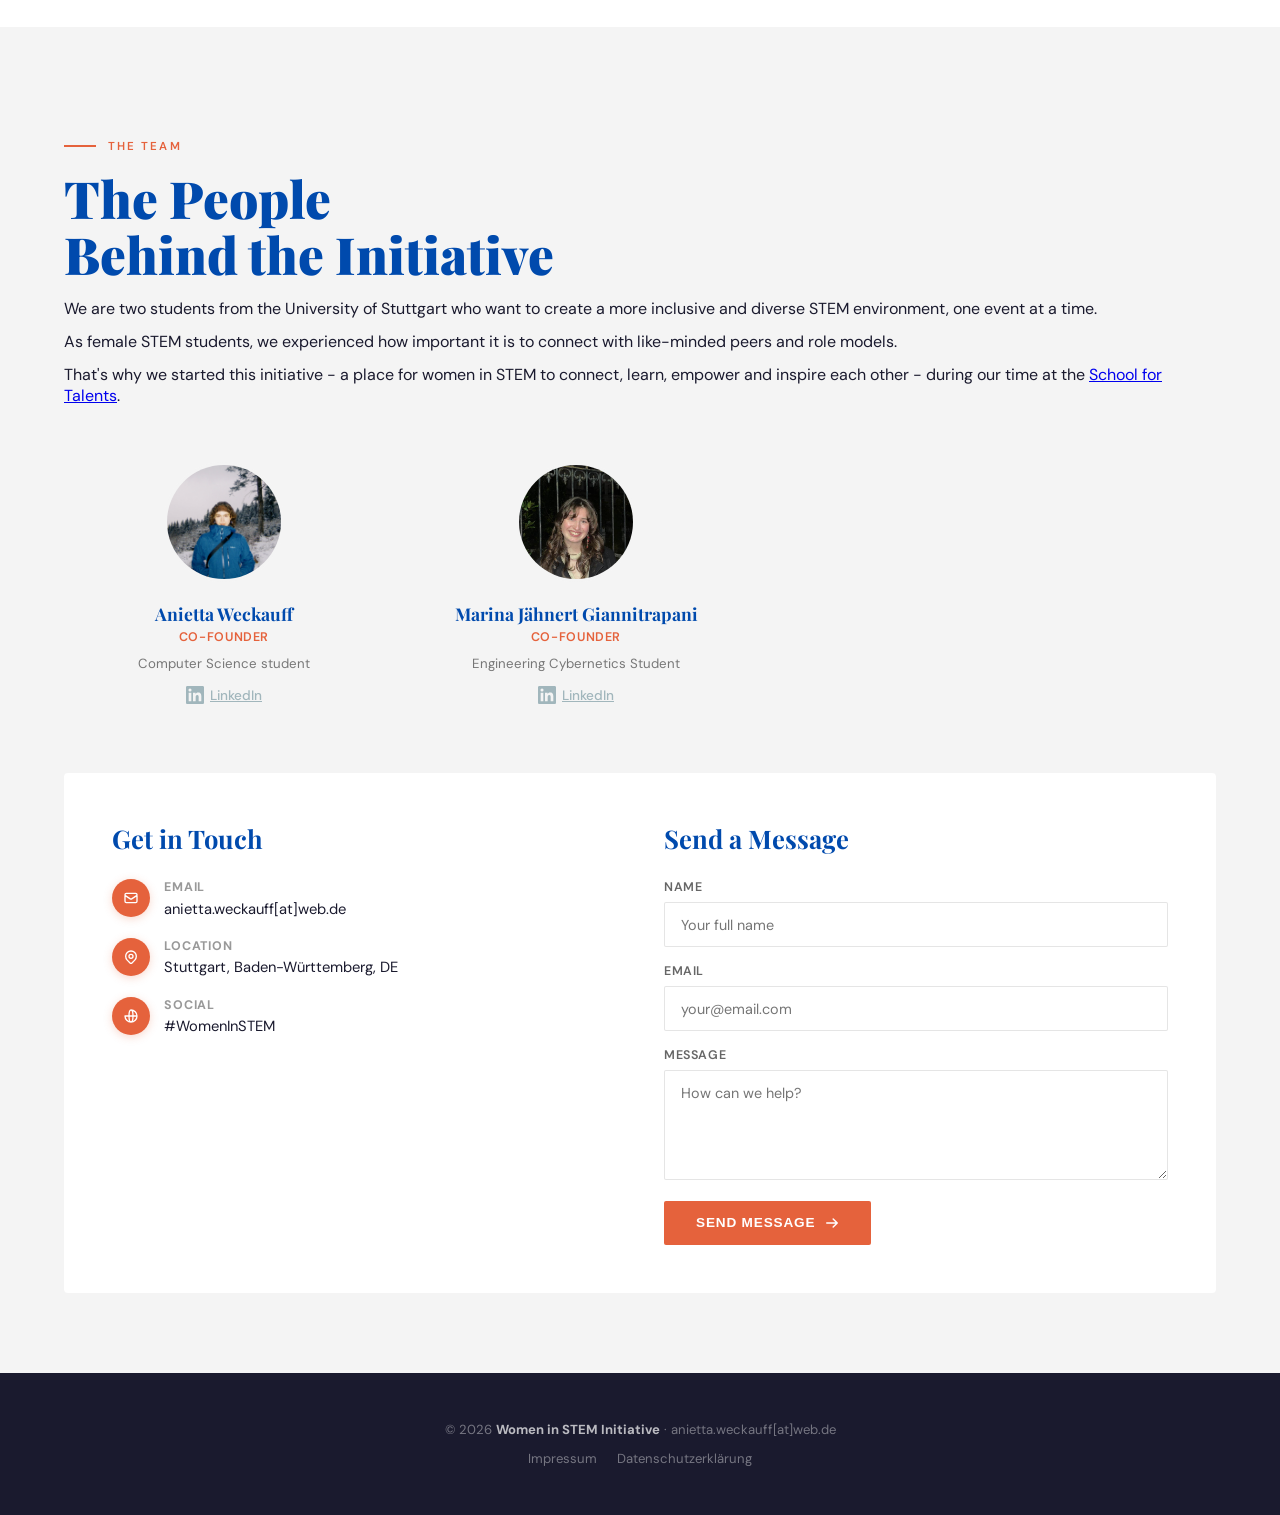
==== commit 15e33f26: "new event" ====
--- a/index.html
+++ b/index.html
@@ -69,14 +69,128 @@
 </section>
 
 <section id="event">
-  <div class="section-inner">
-    <div class="event-header fade-up">
-      <div class="section-label">Upcoming Event</div>
-      <h2>#WomenInSTEM Pubquiz</h2>
-      <p>We are planning an exciting #WomenInSTEM pubquiz on the campus of the University of Stuttgart for December 3rd 2026! Stay tuned for more details.</p>
-    </div>
-  </div>
-</section>
+  <div class="section-inner fade-up">
+
+    <div class="section-label">Upcoming Event</div>
+
+    <div class="event-header">
+      <h2>#WomenInSTEM Pub Quiz</h2>
+      <p>
+        Our next #WomenInSTEM event is coming up, and this time it's all about bringing
+        students together and learning how amazing women shaped the world of STEM.
+      </p>
+    </div>
+
+    <!-- Date / time / place chips -->
+    <div class="event-meta event-meta--spaced">
+      <span class="meta-chip">
+        <svg viewBox="0 0 24 24" fill="none" stroke="currentColor" stroke-width="2" stroke-linecap="round" stroke-linejoin="round" aria-hidden="true">
+          <rect x="3" y="4" width="18" height="18" rx="2"/><line x1="16" y1="2" x2="16" y2="6"/><line x1="8" y1="2" x2="8" y2="6"/><line x1="3" y1="10" x2="21" y2="10"/>
+        </svg>
+        Thursday, December 3rd
+      </span>
+      <span class="meta-chip">
+        <svg viewBox="0 0 24 24" fill="none" stroke="currentColor" stroke-width="2" stroke-linecap="round" stroke-linejoin="round" aria-hidden="true">
+          <circle cx="12" cy="12" r="10"/><polyline points="12 6 12 12 16 14"/>
+        </svg>
+        6:00 pm
+      </span>
+      <span class="meta-chip">
+        <svg viewBox="0 0 24 24" fill="none" stroke="currentColor" stroke-width="2" stroke-linecap="round" stroke-linejoin="round" aria-hidden="true">
+          <path d="M21 10c0 7-9 13-9 13s-9-6-9-13a9 9 0 0 1 18 0z"/><circle cx="12" cy="10" r="3"/>
+        </svg>
+        Campus Guest (U32.101), Campus Vaihingen
+      </span>
+      <span class="meta-chip">
+        <svg viewBox="0 0 24 24" fill="none" stroke="currentColor" stroke-width="2" stroke-linecap="round" stroke-linejoin="round" aria-hidden="true">
+          <circle cx="12" cy="12" r="10"/><line x1="2" y1="12" x2="22" y2="12"/><path d="M12 2a15.3 15.3 0 0 1 4 10 15.3 15.3 0 0 1-4 10 15.3 15.3 0 0 1-4-10 15.3 15.3 0 0 1 4-10z"/>
+        </svg>
+        Held in English
+      </span>
+      <span class="meta-chip">
+        <svg viewBox="0 0 24 24" fill="none" stroke="currentColor" stroke-width="2" stroke-linecap="round" stroke-linejoin="round" aria-hidden="true">
+        <path d="M16 21v-2a4 4 0 0 0-4-4H6a4 4 0 0 0-4 4v2"/><circle cx="9" cy="7" r="4"/><line x1="19" y1="8" x2="19" y2="14"/><line x1="22" y1="11" x2="16" y2="11"/>
+      </svg>
+        Open to all students and anyone interested
+      </span>
+
+    </div>
+
+    <!-- Description -->
+    <div class="event-body">
+      <p>
+        Join us for an evening of quizzing and connecting! Our quiz night features questions
+        all about women in science, technology, engineering and math. Through a varied mix of
+        questions, we want to highlight interesting statistics, the achievements of women
+        scientists, exciting STEM facts and much more.
+      </p>
+      <p>
+        You'll be placed in mixed teams, giving you the chance to meet STEM students from other
+        programs and backgrounds while competing together. We will host the quiz and guide you
+        through the rounds, and the best teams will win great prizes!
+      </p>
+    </div>
+
+    <!-- Highlights -->
+    <div class="event-highlights">
+      <div class="event-highlight">
+        <div class="event-highlight__icon">
+          <svg viewBox="0 0 24 24" fill="none" stroke="currentColor" stroke-width="2" stroke-linecap="round" stroke-linejoin="round" aria-hidden="true">
+            <path d="M6 9H4.5a2.5 2.5 0 0 1 0-5H6"/><path d="M18 9h1.5a2.5 2.5 0 0 0 0-5H18"/><path d="M4 22h16"/><path d="M10 14.66V17c0 .55-.47.98-.97 1.21C7.85 18.75 7 20.24 7 22"/><path d="M14 14.66V17c0 .55.47.98.97 1.21C16.15 18.75 17 20.24 17 22"/><path d="M18 2H6v7a6 6 0 0 0 12 0V2z"/>
+          </svg>
+        </div>
+        <h3>Quiz &amp; prizes</h3>
+        <p>Rounds on women in STEM, statistics and fun facts. The best teams win great prizes, kindly sponsored by the Stuttgarter Change Labs.</p>
+      </div>
+      <div class="event-highlight">
+        <div class="event-highlight__icon">
+          <svg viewBox="0 0 24 24" fill="none" stroke="currentColor" stroke-width="2" stroke-linecap="round" stroke-linejoin="round" aria-hidden="true">
+            <path d="M17 21v-2a4 4 0 0 0-4-4H5a4 4 0 0 0-4 4v2"/><circle cx="9" cy="7" r="4"/><path d="M23 21v-2a4 4 0 0 0-3-3.87"/><path d="M16 3.13a4 4 0 0 1 0 7.75"/>
+          </svg>
+        </div>
+        <h3>Mixed teams</h3>
+        <p>Meet STEM students from other programs and backgrounds while you compete together.</p>
+      </div>
+      <div class="event-highlight">
+        <div class="event-highlight__icon">
+          <svg viewBox="0 0 24 24" fill="none" stroke="currentColor" stroke-width="2" stroke-linecap="round" stroke-linejoin="round" aria-hidden="true">
+            <path d="M18 8h1a4 4 0 0 1 0 8h-1"/><path d="M2 8h16v9a4 4 0 0 1-4 4H6a4 4 0 0 1-4-4V8z"/><line x1="6" y1="1" x2="6" y2="4"/><line x1="10" y1="1" x2="10" y2="4"/><line x1="14" y1="1" x2="14" y2="4"/>
+          </svg>
+        </div>
+        <h3>Free snacks &amp; drinks</h3>
+        <p>We provide snacks and drinks, kindly sponsored by EnBW</p>
+      </div>
+    </div>
+
+    <!-- Registration call to action -->
+    <div class="event-cta">
+      <p>
+        The event is open to all students and anyone interested!
+        Let's celebrate women in STEM together!
+      </p>
+      <!-- Replace the href with the link to your Google Form -->
+      <a href="https://forms.gle/sfX61rpPhAGDr5aq6" class="btn btn-primary" target="_blank" rel="noopener">
+        Register now
+        <svg width="14" height="14" viewBox="0 0 24 24" fill="none" stroke="currentColor" stroke-width="2.5" stroke-linecap="round" stroke-linejoin="round" aria-hidden="true">
+          <line x1="5" y1="12" x2="19" y2="12"/><polyline points="12 5 19 12 12 19"/>
+        </svg>
+      </a>
+      <p class="event-signoff">We're looking forward to a fun evening with you!</p>
+    </div>
+
+    <!-- Partners -->
+    <div class="partners-section">
+      <h3>In collaboration with</h3>
+      <div class="partners-grid">
+        <div class="partner-card">School of Talents</div>
+        <div class="partner-card">Stuttgarter Change Labs</div>
+        <div class="partner-card">EnBW</div>
+      </div>
+    </div>
+
+  </div>
+</section>
+
 
 <!-- ─── PAST EVENTS ─── -->
 <section id="past">
--- a/style.css
+++ b/style.css
@@ -1273,3 +1273,90 @@
   line-height: 1.25;
   margin-bottom: 0.75rem;
 }
+
+.media-card p {
+}
+
+.media-cta {
+  color: grey;
+}
+
+/* ─── UPCOMING EVENT (append to style.css) ─── */
+#event { padding-top: 5rem; padding-bottom: 5rem; }
+ 
+.event-header h2 { font-size: clamp(1.8rem, 3.5vw, 2.8rem); }
+.event-header p  { max-width: 680px; font-size: 1rem; }
+ 
+.event-meta--spaced { margin: 1.75rem 0 2rem; }
+ 
+.event-body { max-width: 720px; margin-bottom: 2.5rem; }
+.event-body p {
+  font-size: 0.95rem;
+  line-height: 1.8;
+  color: #555;
+}
+.event-body p + p { margin-top: 1rem; }
+ 
+/* Highlight cards */
+.event-highlights {
+  display: grid;
+  grid-template-columns: repeat(3, 1fr);
+  gap: 1.5rem;
+  margin-bottom: 3rem;
+}
+.event-highlight {
+  background: var(--light);
+  border-radius: 4px;
+  border-top: 3px solid var(--coral);
+  padding: 1.75rem 1.5rem;
+  transition: transform 0.3s, box-shadow 0.3s;
+}
+.event-highlight:hover {
+  transform: translateY(-4px);
+  box-shadow: 0 12px 32px rgba(0,0,0,0.08);
+}
+.event-highlight__icon {
+  width: 48px; height: 48px;
+  border-radius: 50%;
+  background: linear-gradient(135deg, var(--blue), #1a6fd4);
+  color: var(--white);
+  display: flex; align-items: center; justify-content: center;
+  margin-bottom: 1rem;
+}
+.event-highlight__icon svg { width: 22px; height: 22px; }
+.event-highlight h3 {
+  font-family: 'Playfair Display', serif;
+  font-size: 1.15rem;
+  color: var(--blue);
+  margin-bottom: 0.5rem;
+}
+.event-highlight p { font-size: 0.85rem; line-height: 1.6; color: #666; }
+ 
+/* Call to action */
+.event-cta {
+  background: var(--blue);
+  border-radius: 4px;
+  padding: 2.5rem;
+  margin-bottom: 3rem;
+}
+.event-cta p {
+  color: rgba(255,255,255,0.85);
+  font-size: 0.95rem;
+  line-height: 1.8;
+  max-width: 680px;
+  margin-bottom: 1.5rem;
+}
+.event-cta .event-signoff {
+  margin: 1.5rem 0 0;
+  font-size: 0.85rem;
+  font-style: italic;
+  color: rgba(255,255,255,0.6);
+}
+ 
+@media (max-width: 900px) {
+  #event { padding-top: 4rem; padding-bottom: 4rem; }
+  .event-highlights { grid-template-columns: 1fr; }
+  .event-cta { padding: 2rem 1.5rem; }
+}
+
+
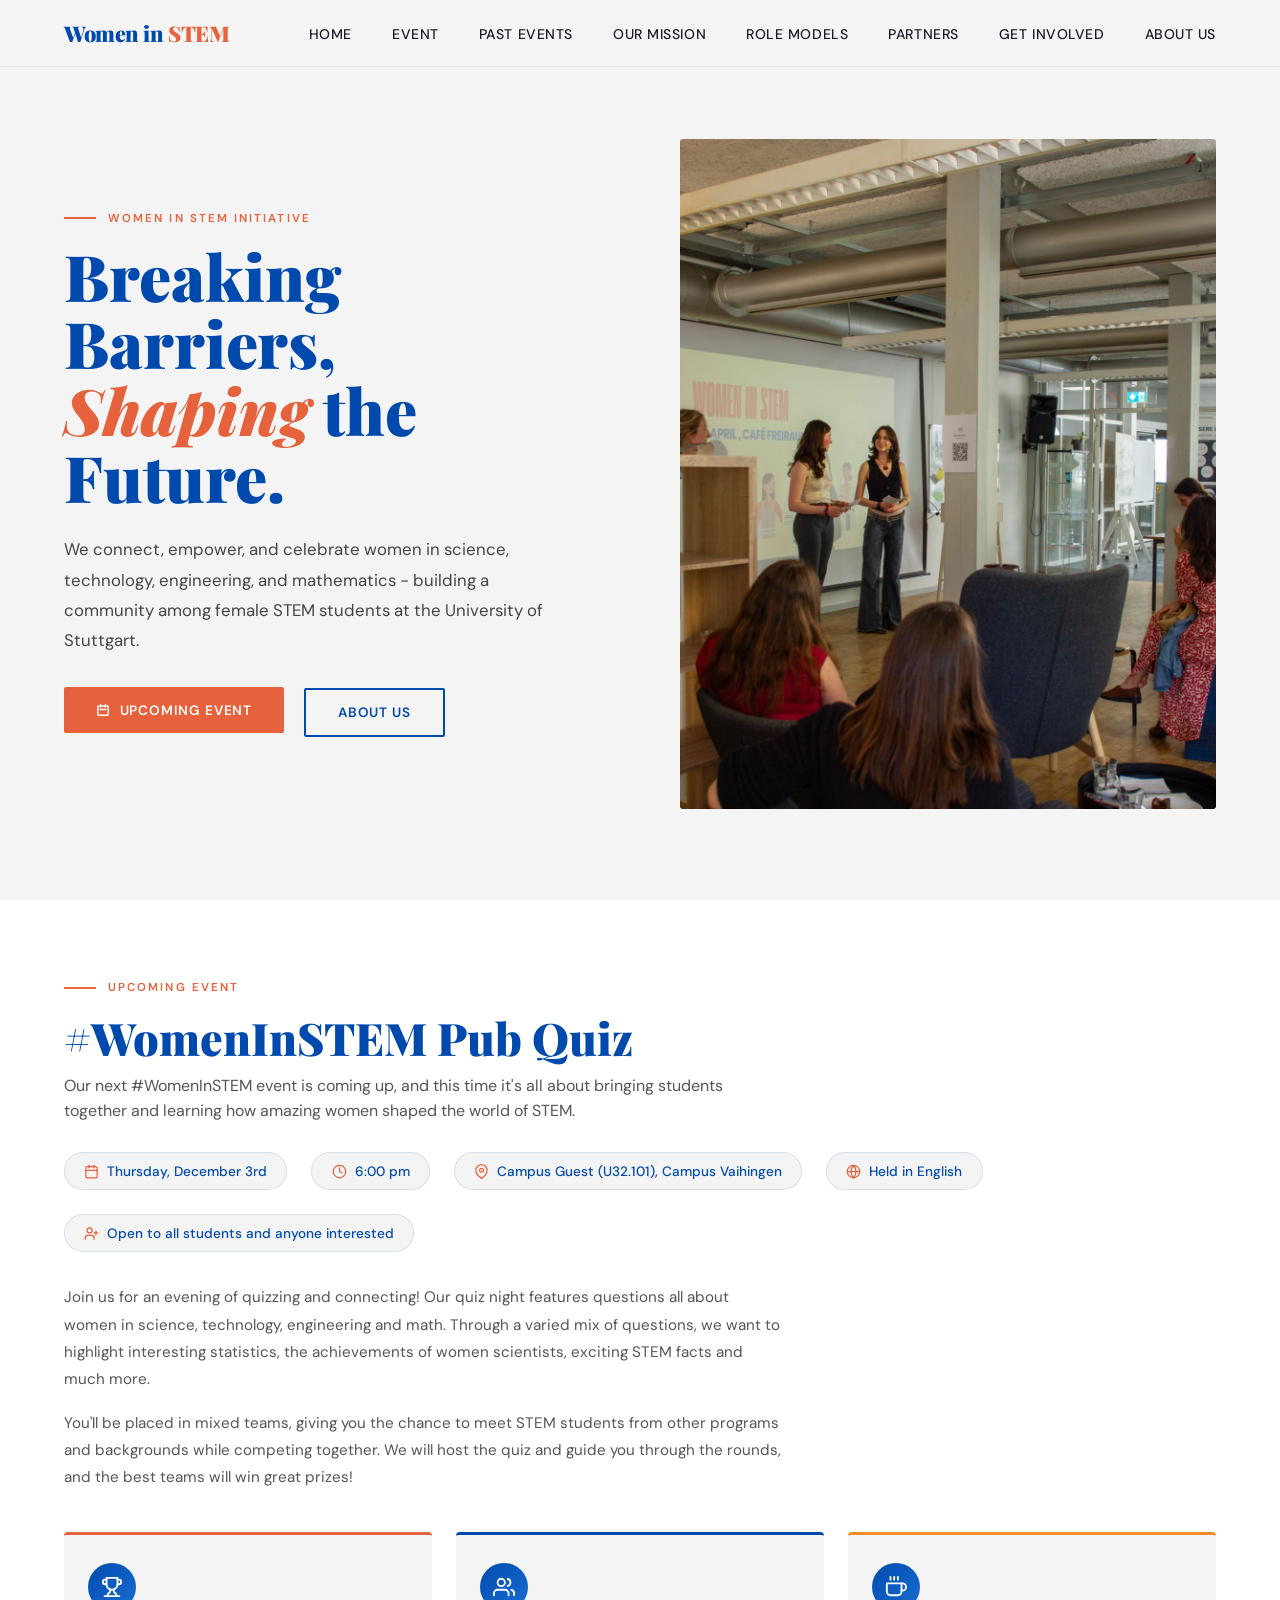
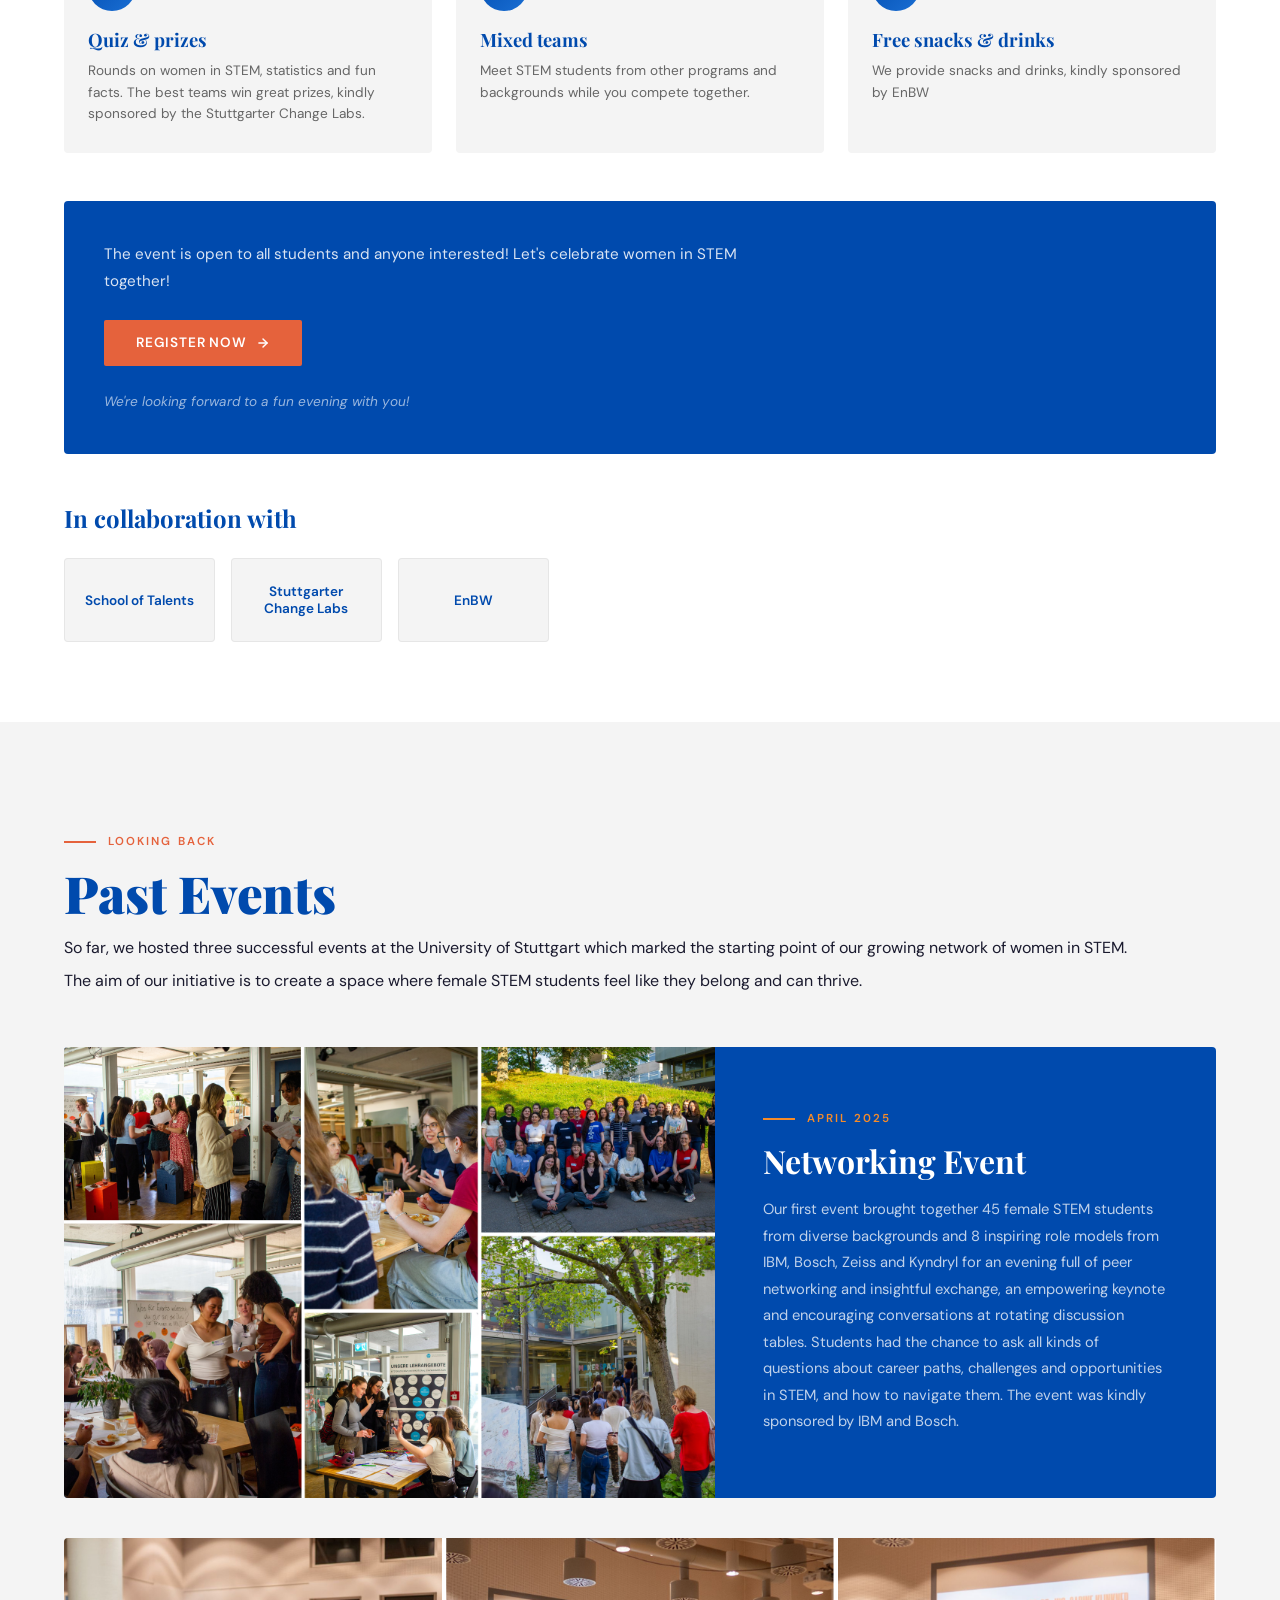
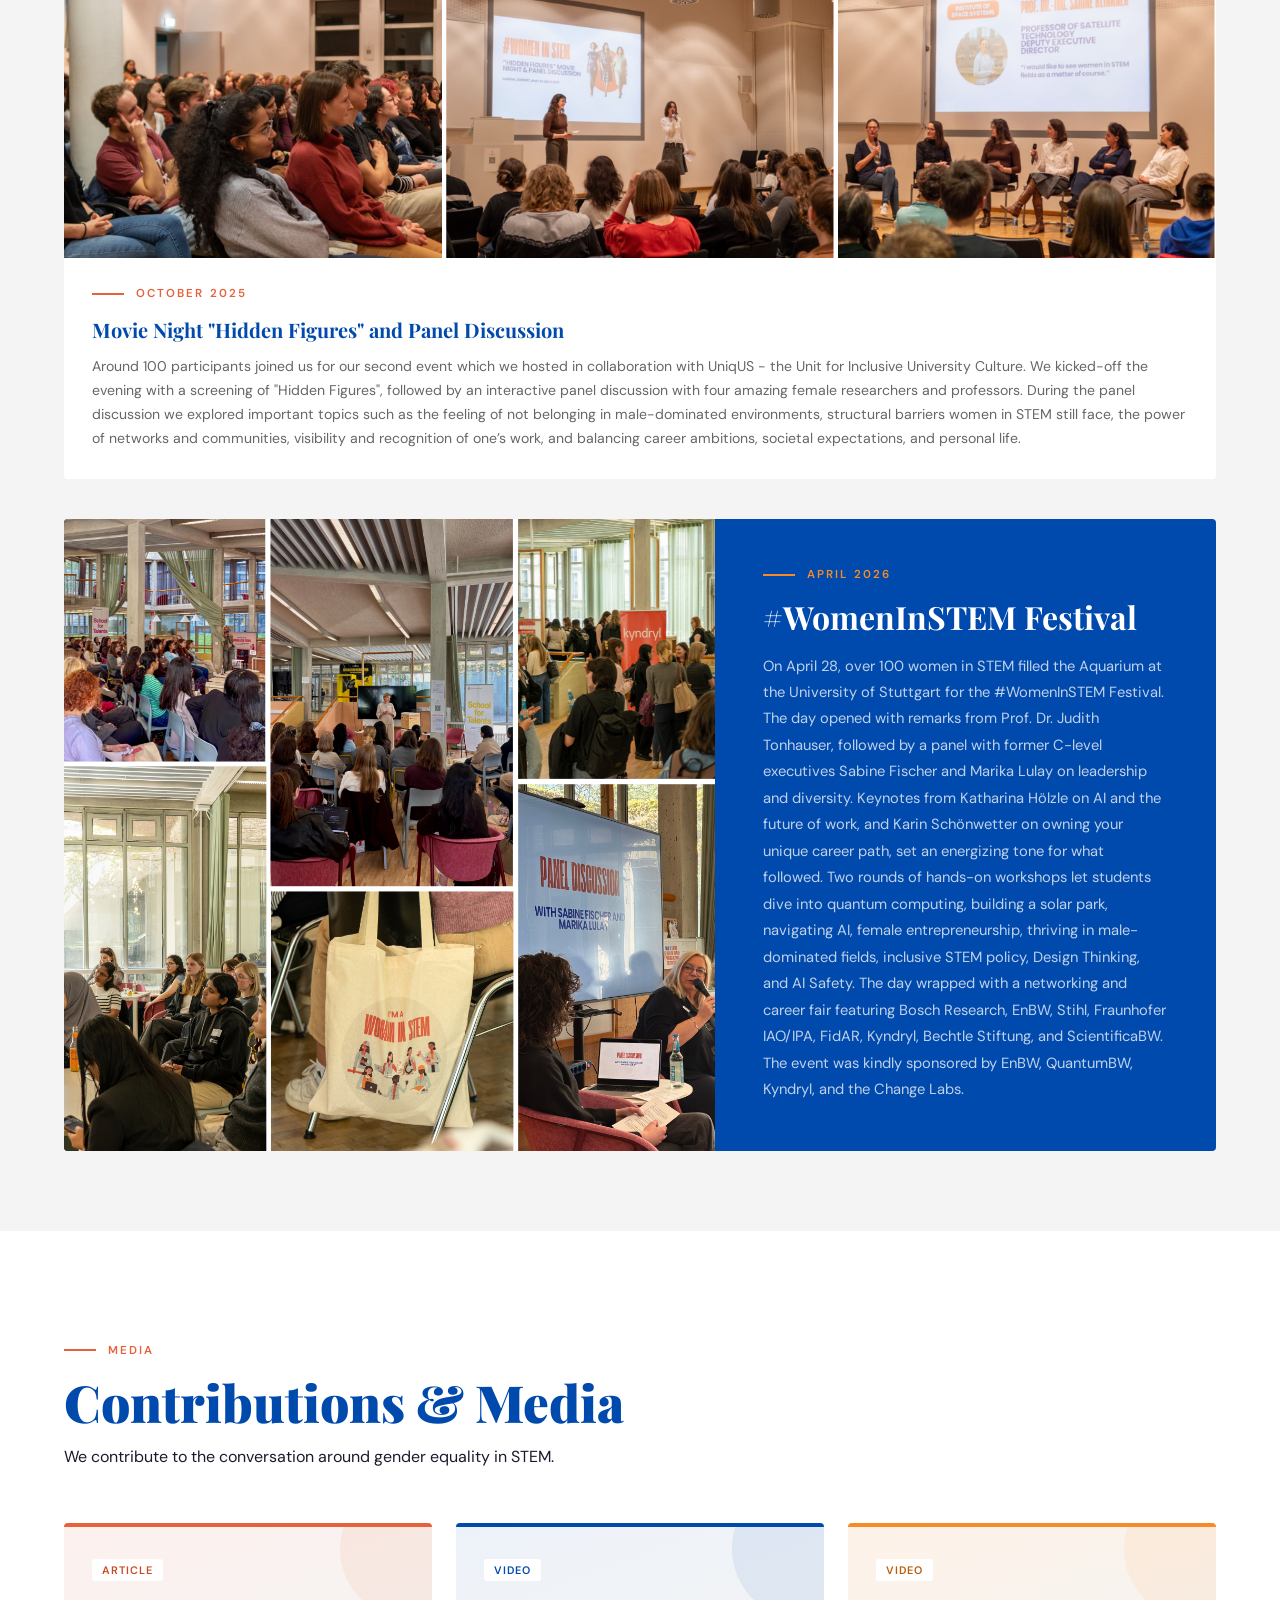
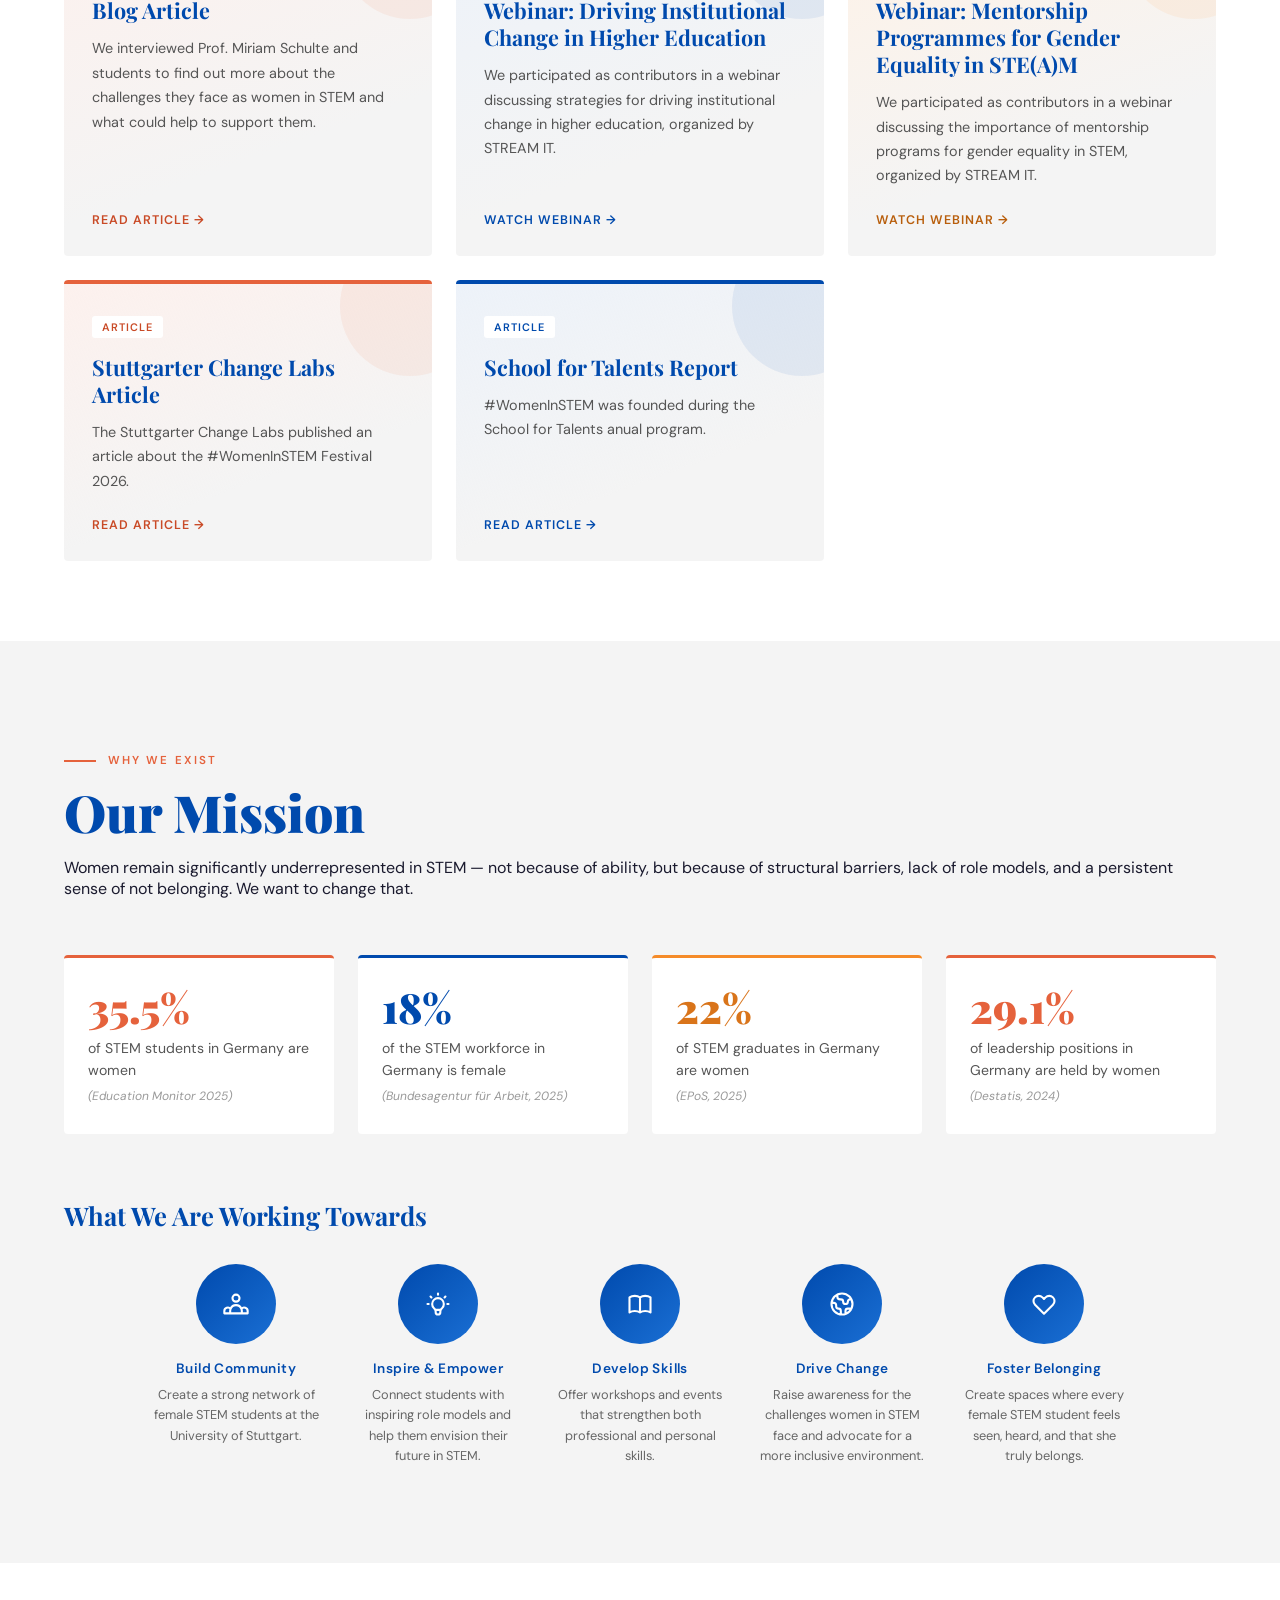
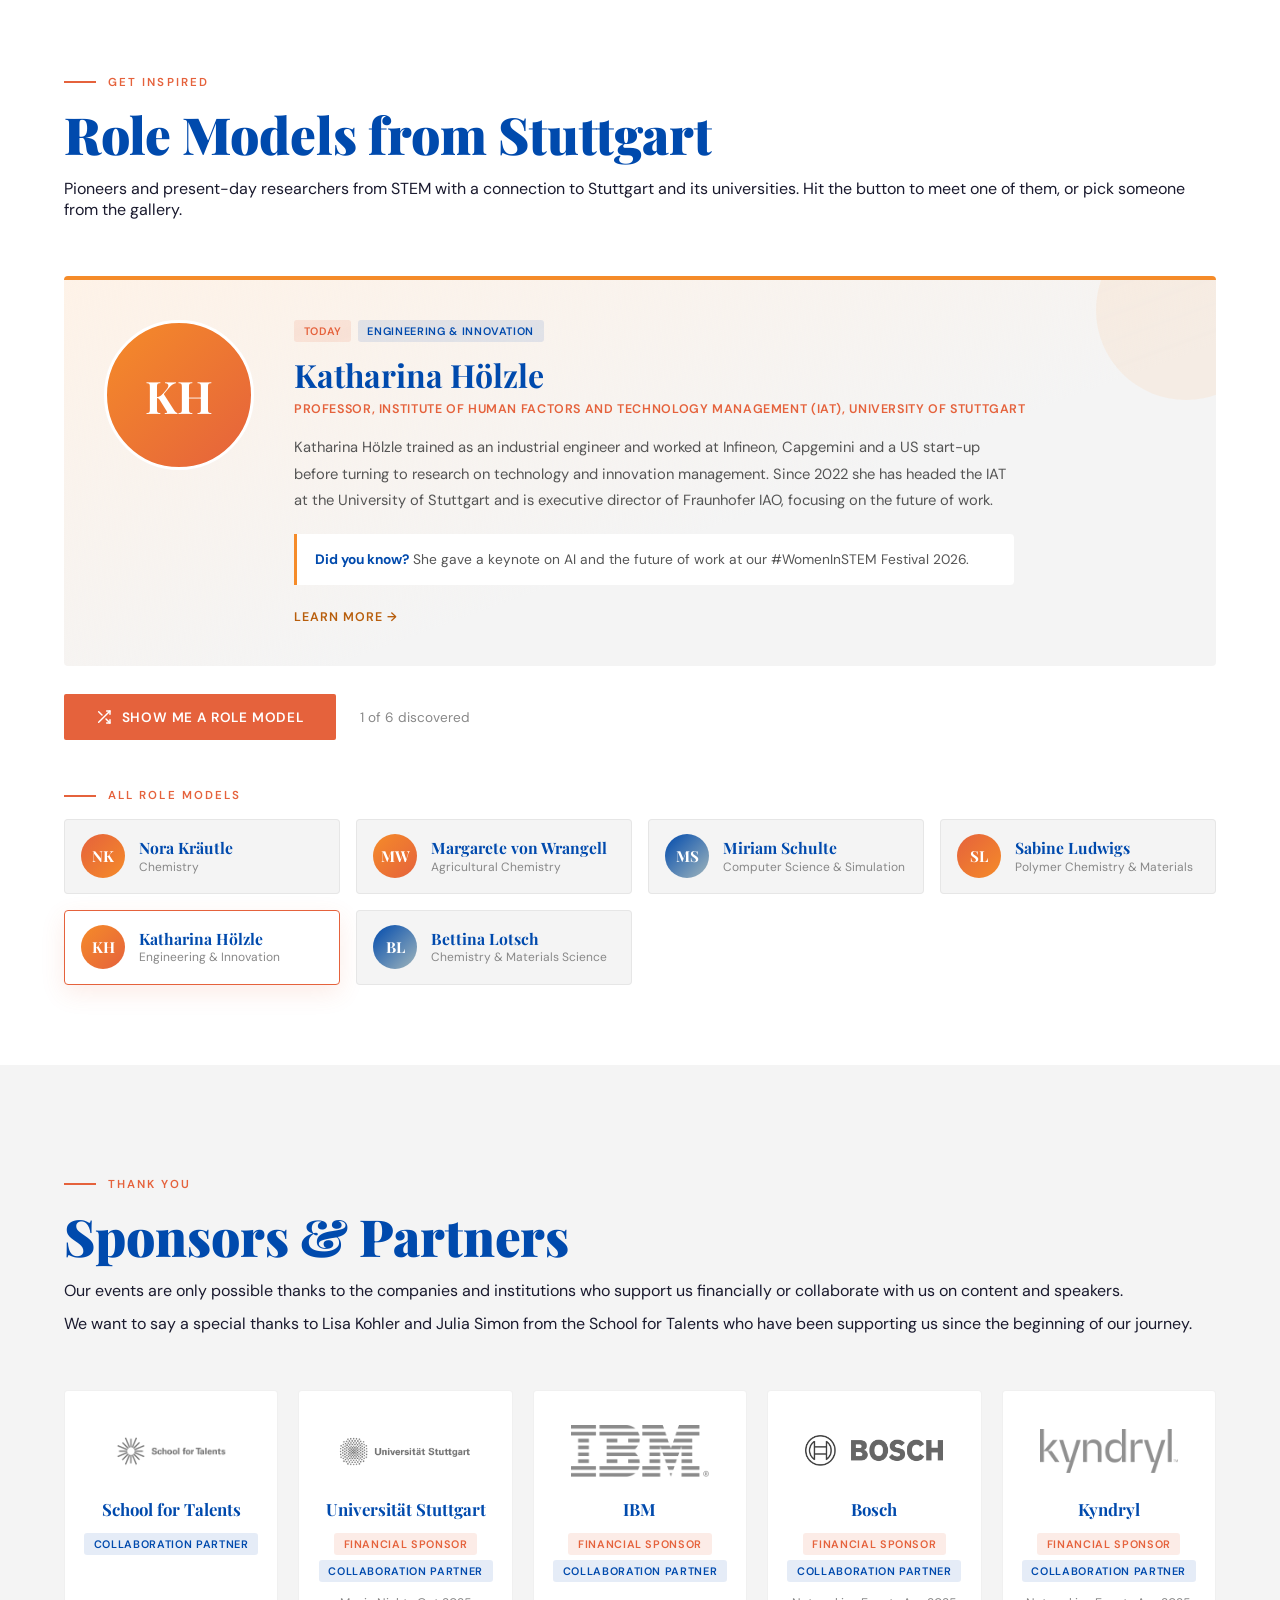
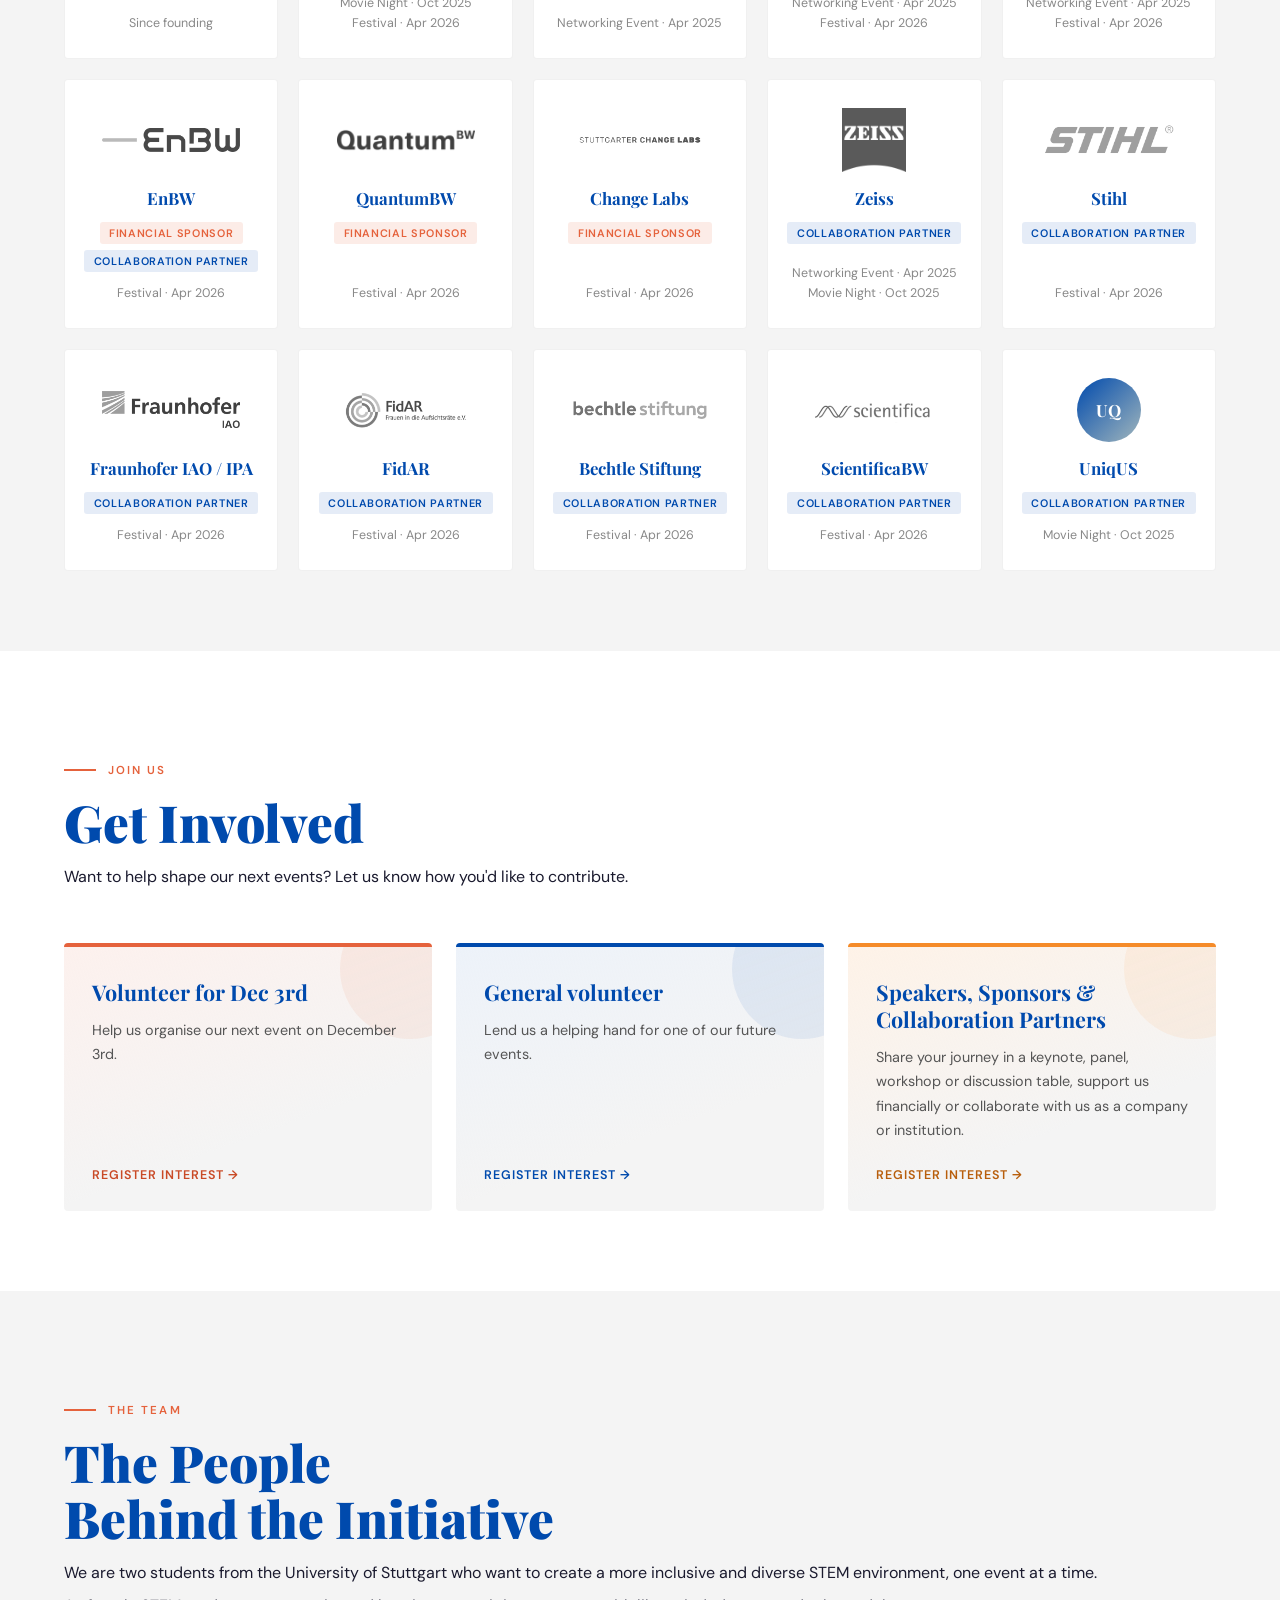
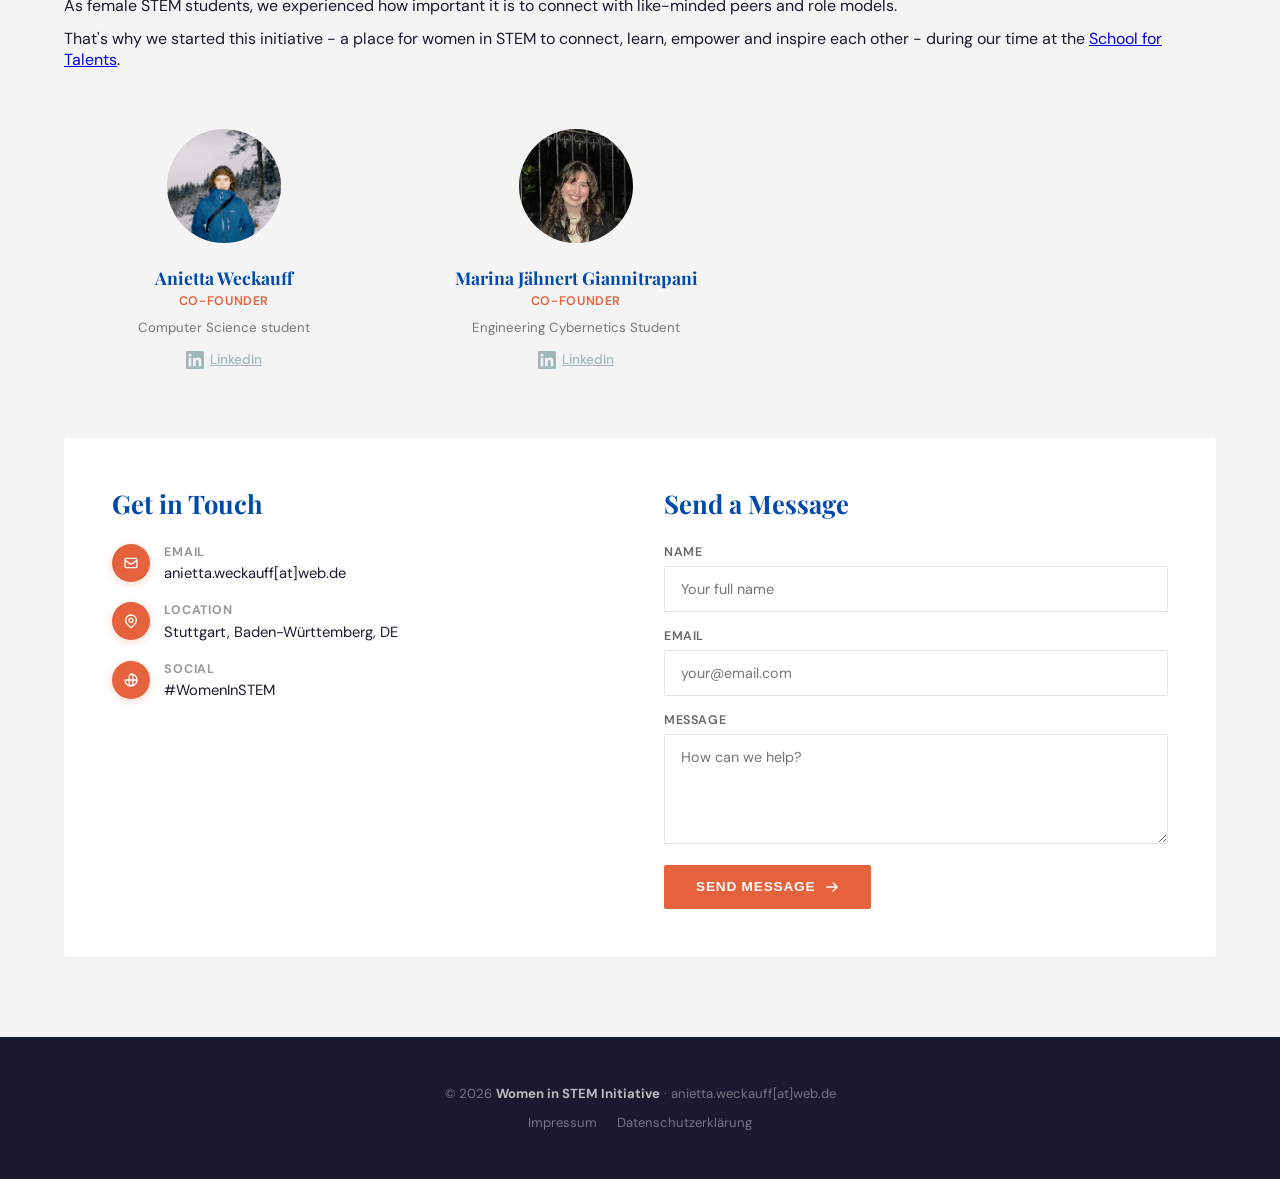
==== commit a3819197: "updates" ====
--- a/index.html
+++ b/index.html
@@ -18,6 +18,7 @@
     <li><a href="#event">Event</a></li>
     <li><a href="#past">Past Events</a></li>
     <li><a href="#mission">Our Mission</a></li>
+    <li><a href="#role-models">Role Models</a></li>
     <li><a href="#partners">Partners</a></li>
     <li><a href="#get-involved">Get Involved</a></li>
     <li><a href="#about">About Us</a></li>
@@ -33,6 +34,7 @@
   <a href="#event" class="mobile-nav-link">Event</a>
   <a href="#past" class="mobile-nav-link">Past Events</a>
   <a href="#mission" class="mobile-nav-link">Our Mission</a>
+  <a href="#role-models" class="mobile-nav-link">Role Models</a>
   <a href="#partners" class="mobile-nav-link">Partners</a>
 <a href="#get-involved" class="mobile-nav-link">Get Involved</a>
   <a href="#about" class="mobile-nav-link">About Us</a>
@@ -375,6 +377,38 @@
   </div>
 </section>
 
+<!-- ─── ROLE MODELS ─── -->
+<!-- The role models themselves live in script.js (const roleModels = [...]).
+     To add someone, add one entry there: nothing to change in this file. -->
+<section id="role-models">
+  <div class="section-inner">
+    <div class="past-header fade-up">
+      <div class="section-label">Get Inspired</div>
+      <h2>Role Models from Stuttgart</h2>
+      <p>Pioneers and present-day researchers from STEM with a connection to Stuttgart and its universities. Hit the button to meet one of them, or pick someone from the gallery.</p>
+    </div>
+
+    <div class="rm-spotlight fade-up" id="rm-spotlight" aria-live="polite">
+      <!-- filled by script.js -->
+    </div>
+
+    <div class="rm-controls fade-up">
+      <button type="button" class="btn btn-primary rm-shuffle" id="rm-shuffle">
+        <svg width="16" height="16" viewBox="0 0 24 24" fill="none" stroke="currentColor" stroke-width="2.2" stroke-linecap="round" stroke-linejoin="round" aria-hidden="true">
+          <polyline points="16 3 21 3 21 8"/><line x1="4" y1="20" x2="21" y2="3"/><polyline points="21 16 21 21 16 21"/><line x1="15" y1="15" x2="21" y2="21"/><line x1="4" y1="4" x2="9" y2="9"/>
+        </svg>
+        Show me a role model
+      </button>
+      <span class="rm-counter" id="rm-counter"></span>
+    </div>
+
+    <div class="rm-gallery-label fade-up">All role models</div>
+    <div class="rm-gallery fade-up" id="rm-gallery">
+      <!-- filled by script.js -->
+    </div>
+  </div>
+</section>
+
 <!-- ─── PARTNERS & SPONSORS ─── -->
 <section id="partners">
   <div class="section-inner">
--- a/style.css
+++ b/style.css
@@ -1217,68 +1217,153 @@
   line-height: 1.6;
 }
 
-/* ─── GET INVOLVED ─── */
-.involve-grid {
+/* ─── GET INVOLVED & MEDIA (shared card system) ─── */
+/* Each card picks an accent from the brand palette:
+   --accent      border, label pill, decorative circle
+   --accent-ink  readable text version of the accent
+   --tint        soft background wash                     */
+
+.involve-grid,
+.media-grid {
   display: grid;
-  grid-template-columns: repeat(3, 1fr);
+  grid-template-columns: repeat(3, minmax(0, 1fr));
   gap: 1.5rem;
 }
-.involve-card {
-  background: var(--light);
+
+.involve-card,
+.media-card {
+  --accent: var(--coral);
+  --accent-ink: #c94a26;
+  --tint: rgba(229,98,60,0.09);
+  --glow: rgba(229,98,60,0.18);
+
+  position: relative;
+  overflow: hidden;
+  isolation: isolate;
   border-radius: 4px;
-  border-top: 3px solid var(--coral);
-  padding: 2rem 1.75rem;
+  border-top: 4px solid var(--accent);
+  padding: 2rem 1.75rem 1.75rem;
   display: flex; flex-direction: column;
   text-decoration: none;
   color: inherit;
+  min-width: 0;
   transition: transform 0.3s, box-shadow 0.3s;
 }
-.involve-card:hover {
+
+/* soft accent circle in the top-right corner */
+.involve-card::after,
+.media-card::after {
+  content: '';
+  position: absolute;
+  top: -48px; right: -48px;
+  width: 140px; height: 140px;
+  border-radius: 50%;
+  background: var(--accent);
+  opacity: 0.08;
+  z-index: -1;
+  transition: transform 0.4s ease, opacity 0.4s ease;
+}
+.involve-card:hover::after,
+.media-card:hover::after { transform: scale(1.35); opacity: 0.14; }
+
+.involve-card:hover,
+.media-card:hover {
   transform: translateY(-6px);
-  box-shadow: 0 20px 50px rgba(0,0,0,0.1);
-}
-.involve-card h3 {
+  box-shadow: 0 20px 50px var(--glow);
+}
+
+.involve-card h3,
+.media-card h3 {
   font-family: 'Playfair Display', serif;
   font-size: 1.35rem;
   color: var(--blue);
   line-height: 1.25;
   margin-bottom: 0.75rem;
-}
-
-/* ─── MEDIA ─── */
-.media-grid {
-  background: var(--light);
-  display: grid;
-  grid-template-columns: repeat(3, 1fr);
-  gap: 1.5rem;
-}
-.media-card {
-  background-color: white;
-  border-radius: 4px;
-  border-top: 3px solid var(--coral);
-  padding: 2rem 1.75rem;
-  display: flex; flex-direction: column;
-  text-decoration: none;
-  color: inherit;
-  transition: transform 0.3s, box-shadow 0.3s;
-}
-.media-card:hover {
-  transform: translateY(-6px);
-  box-shadow: 0 20px 50px rgba(0,0,0,0.1);
-}
-.media-card h3 {
-  font-family: 'Playfair Display', serif;
-  font-size: 1.35rem;
-  color: var(--blue);
-  line-height: 1.25;
-  margin-bottom: 0.75rem;
-}
-
+  overflow-wrap: break-word;
+  hyphens: auto;
+}
+
+.involve-card p,
 .media-card p {
-}
-
+  font-size: 0.9rem;
+  line-height: 1.7;
+  color: #555;
+}
+
+.involve-cta,
 .media-cta {
-  color: grey;
+  margin-top: auto;
+  padding-top: 1.5rem;
+  font-size: 0.78rem;
+  font-weight: 600;
+  letter-spacing: 0.08em;
+  text-transform: uppercase;
+  color: var(--accent-ink);
+  transition: transform 0.25s;
+}
+.involve-card:hover .involve-cta,
+.media-card:hover .media-cta { transform: translateX(4px); }
+
+/* Accent colours, cycling through the brand palette */
+.involve-card:nth-child(3n+2),
+.media-card:nth-child(3n+2) {
+  --accent: var(--blue);
+  --accent-ink: var(--blue);
+  --tint: rgba(0,74,173,0.07);
+  --glow: rgba(0,74,173,0.16);
+}
+.involve-card:nth-child(3n+3),
+.media-card:nth-child(3n+3) {
+  --accent: var(--amber);
+  --accent-ink: #b85e0c;
+  --tint: rgba(245,139,41,0.11);
+  --glow: rgba(245,139,41,0.2);
+}
+
+/* ─── GET INVOLVED ─── (section is white, so cards get a tinted wash) */
+.involve-card {
+  background: linear-gradient(160deg, var(--tint) 0%, var(--light) 65%);
+}
+
+/* ─── MEDIA ─── (section is light grey, so cards stay white) */
+.media-card { background: var(--white); }
+
+/* small type pill: "Video" for YouTube links, "Article" for the rest */
+.media-card::before {
+  content: 'Article';
+  align-self: flex-start;
+  margin-bottom: 1rem;
+  padding: 0.25rem 0.65rem;
+  border-radius: 3px;
+  font-size: 0.68rem;
+  font-weight: 600;
+  letter-spacing: 0.08em;
+  text-transform: uppercase;
+  background: var(--tint);
+  color: var(--accent-ink);
+}
+.media-card[href*="youtube.com"]::before { content: 'Video'; }
+
+/* ─── Tablet: 2 columns, last odd card spans the full row ─── */
+@media (max-width: 900px) {
+  .involve-grid,
+  .media-grid { grid-template-columns: repeat(2, minmax(0, 1fr)); gap: 1.25rem; }
+  .involve-card:last-child:nth-child(odd),
+  .media-card:last-child:nth-child(odd) { grid-column: 1 / -1; }
+}
+
+/* ─── Phone: single column ─── */
+@media (max-width: 600px) {
+  .involve-grid,
+  .media-grid { grid-template-columns: 1fr; gap: 1rem; }
+  .involve-card,
+  .media-card { padding: 1.5rem 1.25rem 1.25rem; }
+  .involve-card h3,
+  .media-card h3 { font-size: 1.2rem; }
+  .involve-cta,
+  .media-cta { padding-top: 1.1rem; }
+  #media .past-header,
+  #get-involved .past-header { margin-bottom: 2rem; }
 }
 
 /* ─── UPCOMING EVENT (append to style.css) ─── */
@@ -1360,3 +1445,254 @@
 }
 
 
+
+/* ─── ROLE MODELS ─── */
+#role-models { background: var(--white); min-height: auto; }
+
+/* accent colours: same palette and logic as the media / get-involved cards */
+.rm-accent-coral { --rm: var(--coral); --rm-ink: #c94a26; --rm-tint: rgba(229,98,60,0.09);  --rm-grad: linear-gradient(135deg, var(--coral), var(--amber)); }
+.rm-accent-blue  { --rm: var(--blue);  --rm-ink: var(--blue); --rm-tint: rgba(0,74,173,0.07); --rm-grad: linear-gradient(135deg, var(--blue), var(--slate)); }
+.rm-accent-amber { --rm: var(--amber); --rm-ink: #b85e0c; --rm-tint: rgba(245,139,41,0.11); --rm-grad: linear-gradient(135deg, var(--amber), var(--coral)); }
+.rm-accent-slate { --rm: var(--slate); --rm-ink: #5a7a82; --rm-tint: rgba(161,182,188,0.18); --rm-grad: linear-gradient(135deg, var(--blue), var(--slate)); }
+
+/* Spotlight card */
+.rm-spotlight { min-height: 300px; }
+.rm-card {
+  position: relative;
+  overflow: hidden;
+  isolation: isolate;
+  background: linear-gradient(160deg, var(--rm-tint) 0%, var(--light) 60%);
+  border-radius: 4px;
+  border-top: 4px solid var(--rm);
+  padding: 2.5rem;
+  display: grid;
+  grid-template-columns: 150px 1fr;
+  gap: 2.5rem;
+  align-items: start;
+  animation: rm-in 0.45s ease both;
+}
+.rm-card::after {
+  content: '';
+  position: absolute;
+  top: -60px; right: -60px;
+  width: 180px; height: 180px;
+  border-radius: 50%;
+  background: var(--rm);
+  opacity: 0.08;
+  z-index: -1;
+}
+@keyframes rm-in {
+  from { opacity: 0; transform: translateY(14px); }
+  to   { opacity: 1; transform: none; }
+}
+.rm-spotlight.rm-rolling .rm-card { opacity: 0.4; transition: opacity 0.2s; }
+
+.rm-card__avatar {
+  width: 150px; height: 150px;
+  border-radius: 50%;
+  background: var(--rm-grad);
+  color: var(--white);
+  display: flex; align-items: center; justify-content: center;
+  font-family: 'Playfair Display', serif;
+  font-size: 2.8rem;
+  font-weight: 700;
+  overflow: hidden;
+  border: 3px solid var(--white);
+}
+.rm-card__avatar img, .rm-thumb__avatar img { width: 100%; height: 100%; object-fit: cover; display: block; }
+
+.rm-card__badges { display: flex; flex-wrap: wrap; gap: 0.4rem; margin-bottom: 0.9rem; }
+/* same look as the partner badges / timetable tags */
+.rm-badge {
+  display: inline-block;
+  padding: 0.25rem 0.6rem;
+  border-radius: 3px;
+  font-size: 0.68rem;
+  font-weight: 600;
+  letter-spacing: 0.06em;
+  text-transform: uppercase;
+}
+.rm-badge--pioneer { background: rgba(245,139,41,0.12); color: #b85e0c; }
+.rm-badge--today   { background: rgba(229,98,60,0.12);  color: var(--coral); }
+.rm-badge--field   { background: rgba(0,74,173,0.1);    color: var(--blue); }
+
+.rm-card__name {
+  font-family: 'Playfair Display', serif;
+  font-size: clamp(1.5rem, 2.6vw, 2rem);
+  font-weight: 700;
+  color: var(--blue);
+  line-height: 1.2;
+  margin-bottom: 0.3rem;
+}
+.rm-card__role {
+  font-size: 0.78rem;
+  font-weight: 600;
+  letter-spacing: 0.05em;
+  text-transform: uppercase;
+  color: var(--coral);
+  margin-bottom: 1rem;
+  line-height: 1.5;
+}
+.rm-card__bio { font-size: 0.92rem; line-height: 1.8; color: #555; margin-bottom: 1.25rem; max-width: 720px; }
+.rm-card__fact {
+  background: var(--white);
+  border-left: 3px solid var(--rm);
+  border-radius: 0 4px 4px 0;
+  padding: 0.9rem 1.1rem;
+  font-size: 0.86rem;
+  line-height: 1.65;
+  color: #555;
+  margin-bottom: 1.25rem;
+  max-width: 720px;
+}
+.rm-card__fact strong { color: var(--blue); }
+.rm-card__link {
+  font-size: 0.78rem;
+  font-weight: 600;
+  letter-spacing: 0.08em;
+  text-transform: uppercase;
+  color: var(--rm-ink);
+  text-decoration: none;
+  display: inline-block;
+  transition: transform 0.25s;
+}
+.rm-card__link:hover { transform: translateX(4px); }
+
+/* Controls */
+.rm-controls {
+  display: flex; align-items: center; flex-wrap: wrap;
+  gap: 1rem 1.5rem;
+  margin: 1.75rem 0 3rem;
+}
+.rm-shuffle { font-family: inherit; }
+.rm-shuffle:disabled { opacity: 0.85; cursor: wait; transform: none; }
+.rm-shuffle svg { transition: transform 0.4s; }
+.rm-shuffle:hover svg { transform: rotate(180deg); }
+.rm-counter { font-size: 0.85rem; color: #888; }
+
+/* Gallery: uses the .section-label look */
+.rm-gallery-label {
+  font-size: 0.72rem;
+  font-weight: 600;
+  letter-spacing: 0.18em;
+  text-transform: uppercase;
+  color: var(--coral);
+  margin-bottom: 1rem;
+  display: flex; align-items: center; gap: 0.75rem;
+}
+.rm-gallery-label::before {
+  content: '';
+  display: block;
+  width: 32px; height: 2px;
+  background: var(--coral);
+}
+.rm-gallery {
+  display: grid;
+  grid-template-columns: repeat(auto-fill, minmax(230px, 1fr));
+  gap: 1rem;
+}
+.rm-thumb {
+  display: flex; align-items: center; gap: 0.85rem;
+  padding: 0.9rem 1rem;
+  background: var(--light);
+  border: 1px solid rgba(0,0,0,0.06);
+  border-radius: 4px;
+  color: var(--dark);
+  font-family: inherit;
+  text-align: left;
+  cursor: pointer;
+  min-width: 0;
+  transition: border-color 0.2s, box-shadow 0.2s, transform 0.2s;
+}
+.rm-thumb:hover {
+  border-color: var(--coral);
+  box-shadow: 0 8px 24px rgba(229,98,60,0.12);
+  transform: translateY(-3px);
+}
+.rm-thumb:focus-visible { outline: 2px solid var(--blue); outline-offset: 2px; }
+.rm-thumb.active { background: var(--white); border-color: var(--coral); box-shadow: 0 8px 24px rgba(229,98,60,0.12); }
+.rm-thumb.rolling { border-color: var(--amber); }
+
+.rm-thumb__avatar {
+  width: 44px; height: 44px;
+  flex-shrink: 0;
+  border-radius: 50%;
+  background: var(--rm-grad);
+  color: var(--white);
+  display: flex; align-items: center; justify-content: center;
+  font-family: 'Playfair Display', serif;
+  font-weight: 700;
+  font-size: 0.95rem;
+  overflow: hidden;
+}
+.rm-thumb__text { display: flex; flex-direction: column; min-width: 0; }
+.rm-thumb__name {
+  font-family: 'Playfair Display', serif;
+  font-size: 0.98rem;
+  font-weight: 700;
+  color: var(--blue);
+  line-height: 1.3;
+}
+.rm-thumb__field {
+  font-size: 0.75rem;
+  color: #888;
+  white-space: nowrap; overflow: hidden; text-overflow: ellipsis;
+}
+
+@media (max-width: 900px) {
+  .rm-card { grid-template-columns: 1fr; gap: 1.5rem; padding: 2rem 1.5rem; }
+  .rm-card__avatar { width: 100px; height: 100px; font-size: 2rem; }
+}
+@media (max-width: 600px) {
+  .rm-gallery { grid-template-columns: 1fr 1fr; gap: 0.6rem; }
+  .rm-thumb { flex-direction: column; text-align: center; padding: 0.9rem 0.6rem; gap: 0.5rem; }
+  .rm-thumb__text { align-items: center; width: 100%; }
+  .rm-thumb__field { white-space: normal; }
+  .rm-controls { margin: 1.5rem 0 2.25rem; }
+  .rm-shuffle { width: 100%; justify-content: center; }
+}
+@media (prefers-reduced-motion: reduce) {
+  .rm-card { animation: none; }
+}
+
+/* ─── SECTION RHYTHM ───
+   Sections alternate light / white from top to bottom:
+   home · event · past · media · mission · role models · partners · get involved · about
+   Cards always take the opposite tone of their section.                         */
+#home         { background: var(--light); }
+#event        { background: var(--white); }
+#past         { background: var(--light); }
+#media        { background: var(--white); }
+#mission      { background: var(--light); }
+#role-models  { background: var(--white); }
+#partners     { background: var(--light); }
+#get-involved { background: var(--white); }
+#about        { background: var(--light); }
+
+/* media now sits on white: same tinted cards as Get Involved */
+.media-grid { background: none; }
+.media-card { background: linear-gradient(160deg, var(--tint) 0%, var(--light) 65%); }
+.media-card::before { background: var(--white); }
+
+/* mission now sits on light: white stat cards, accents cycle like the other cards */
+.mission-stat { background: var(--white); }
+.mission-stat:nth-child(3n+2) { border-top-color: var(--blue); }
+.mission-stat:nth-child(3n+2) .mission-stat__num { color: var(--blue); }
+.mission-stat:nth-child(3n+3) { border-top-color: var(--amber); }
+.mission-stat:nth-child(3n+3) .mission-stat__num { color: #d9741a; }
+
+/* event highlight cards pick up the same accent cycle */
+.event-highlight:nth-child(2) { border-top-color: var(--blue); }
+.event-highlight:nth-child(3) { border-top-color: var(--amber); }
+
+
+/* nav has 8 links now: tighten spacing on smaller laptops */
+@media (max-width: 1200px) and (min-width: 901px) {
+  nav { padding: 1.2rem 2rem; }
+  .nav-links { gap: 1.4rem; }
+  .nav-links a { font-size: 0.8rem; letter-spacing: 0.02em; }
+}
+@media (max-width: 1050px) and (min-width: 901px) {
+  .nav-links { gap: 1rem; }
+  .nav-links a { font-size: 0.74rem; letter-spacing: 0; }
+}
